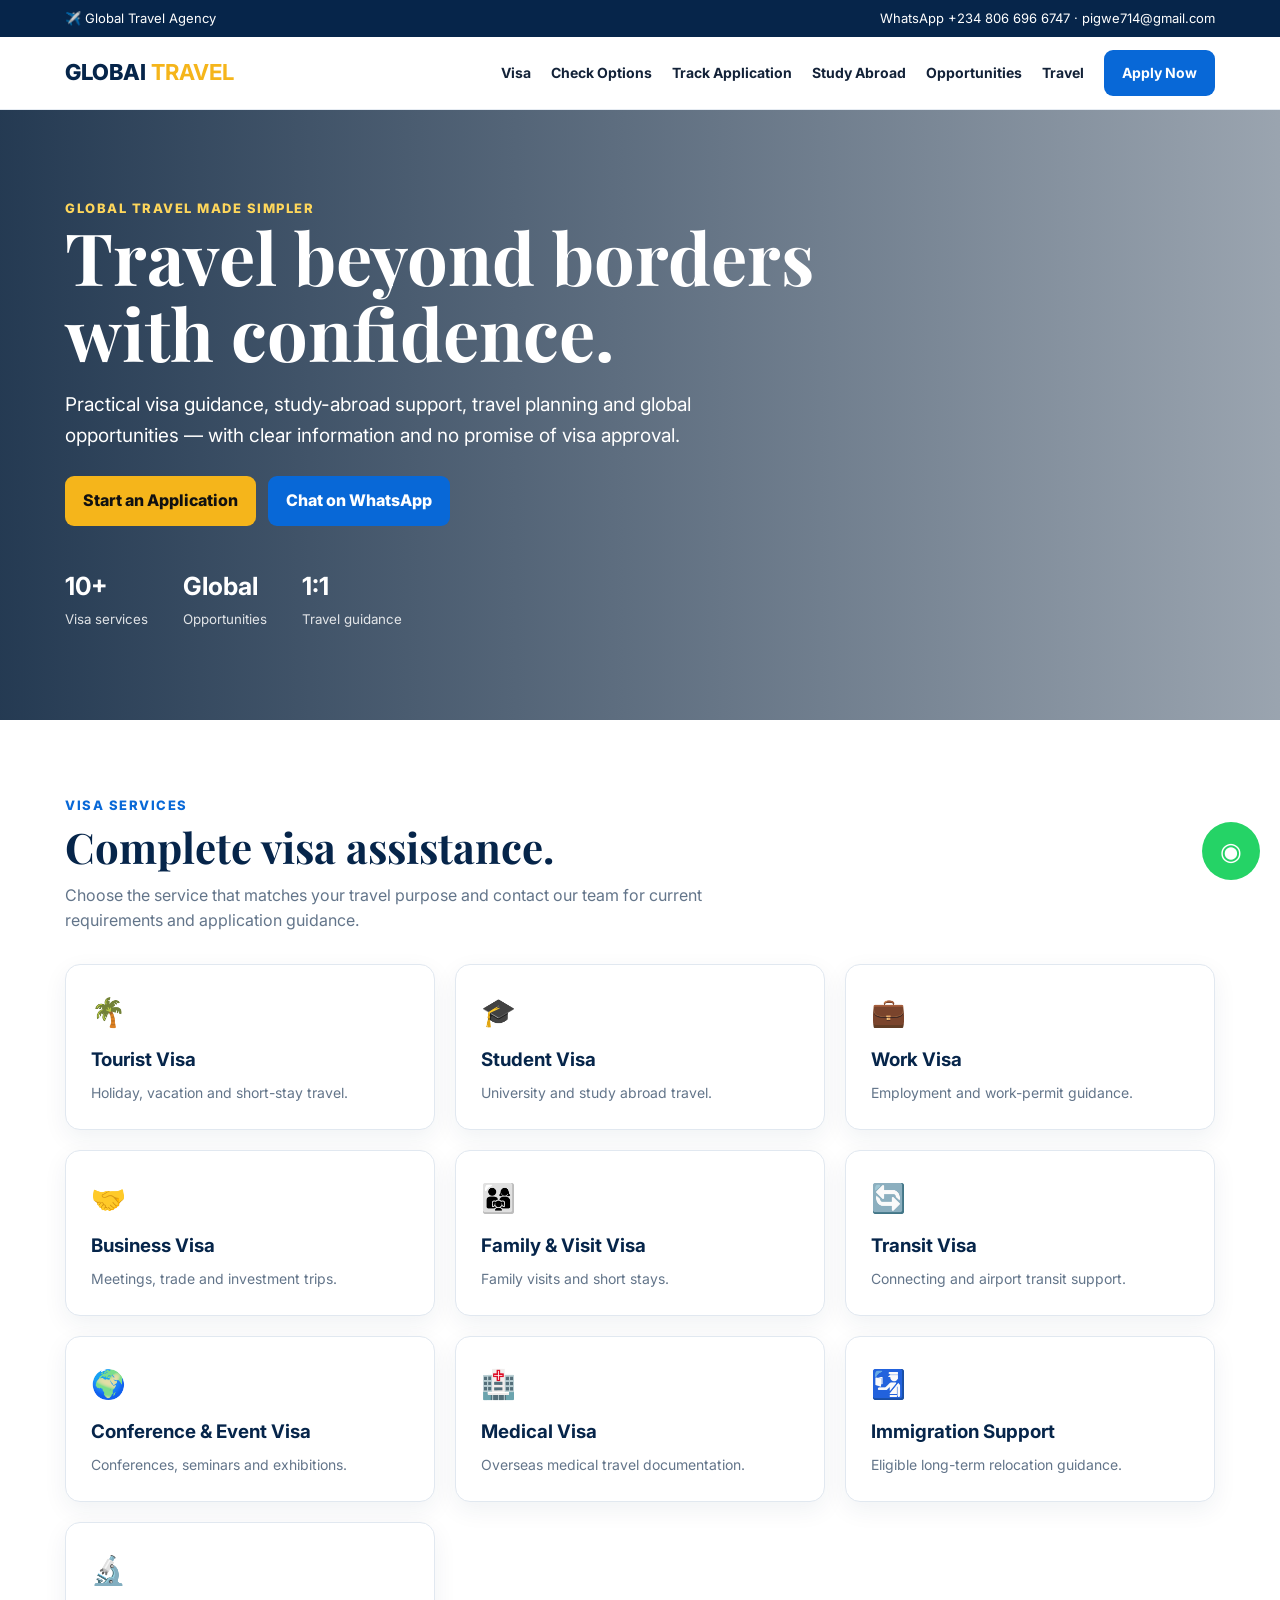
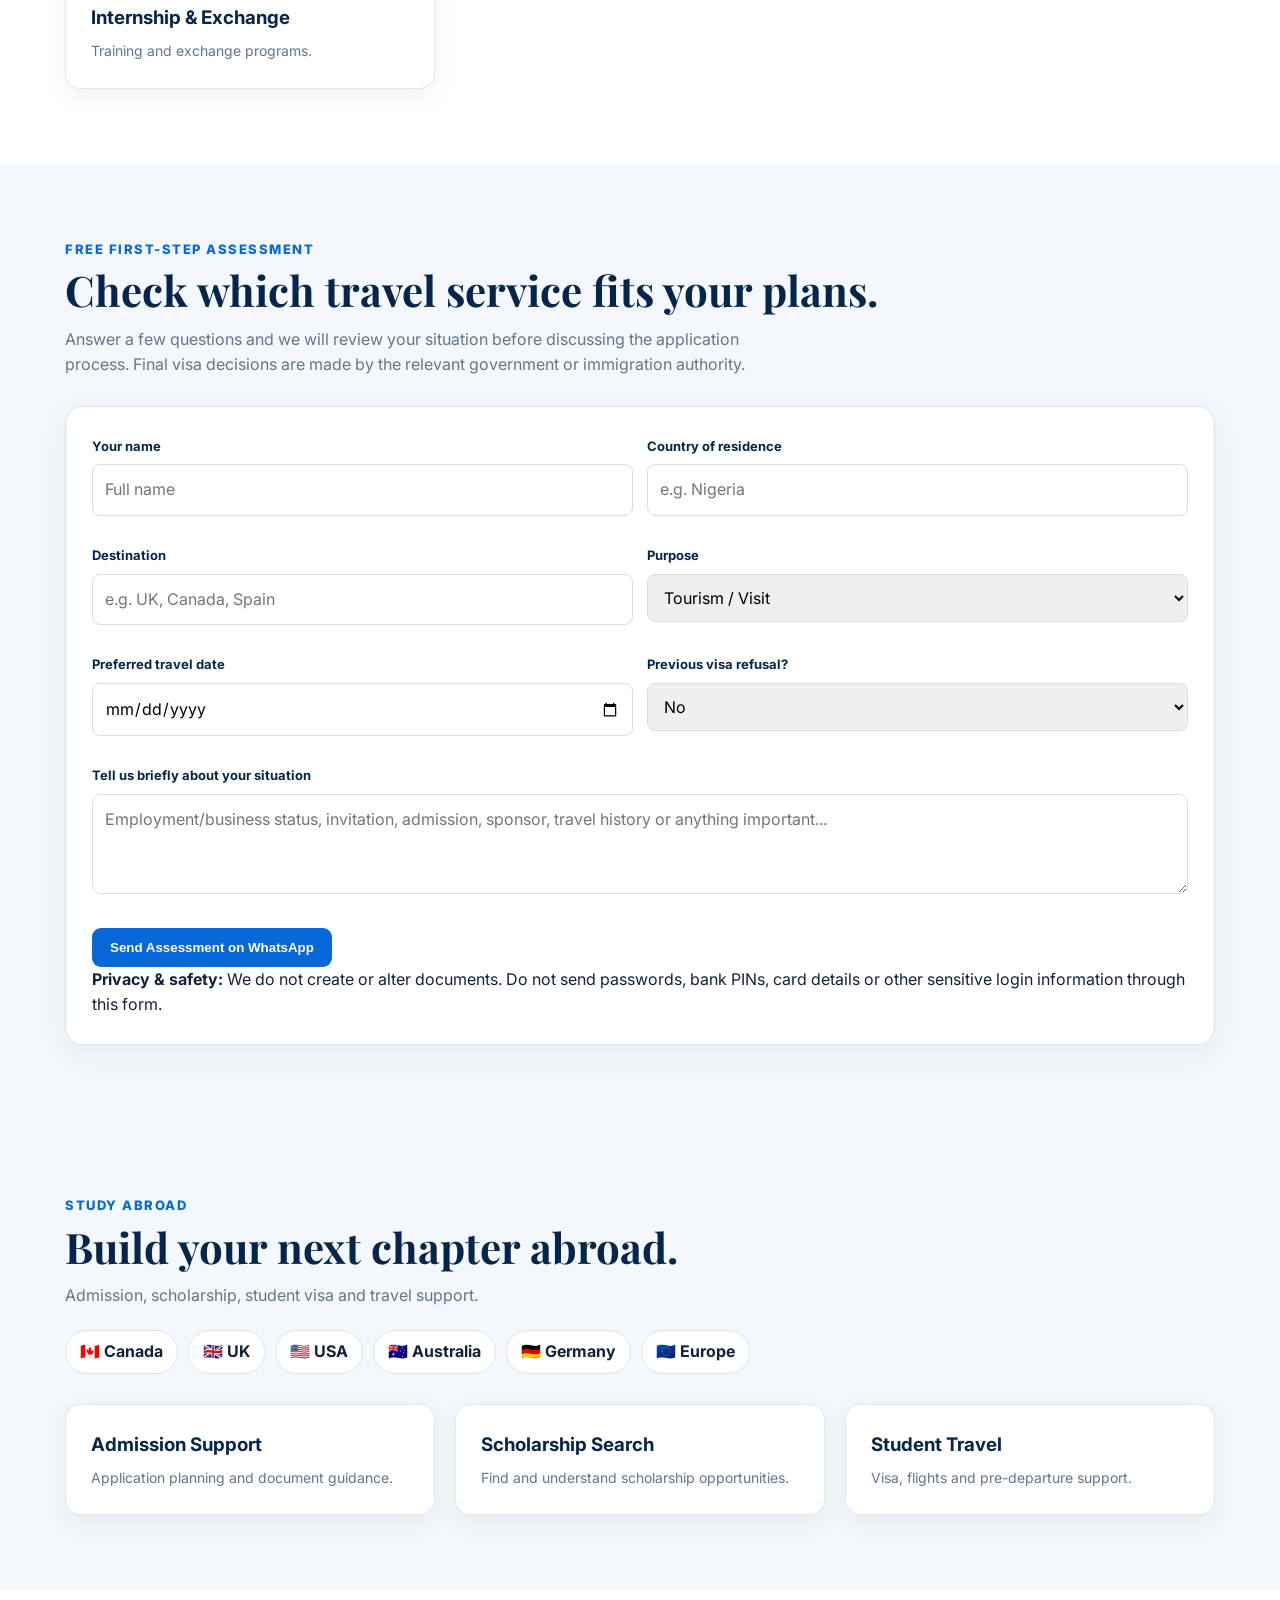
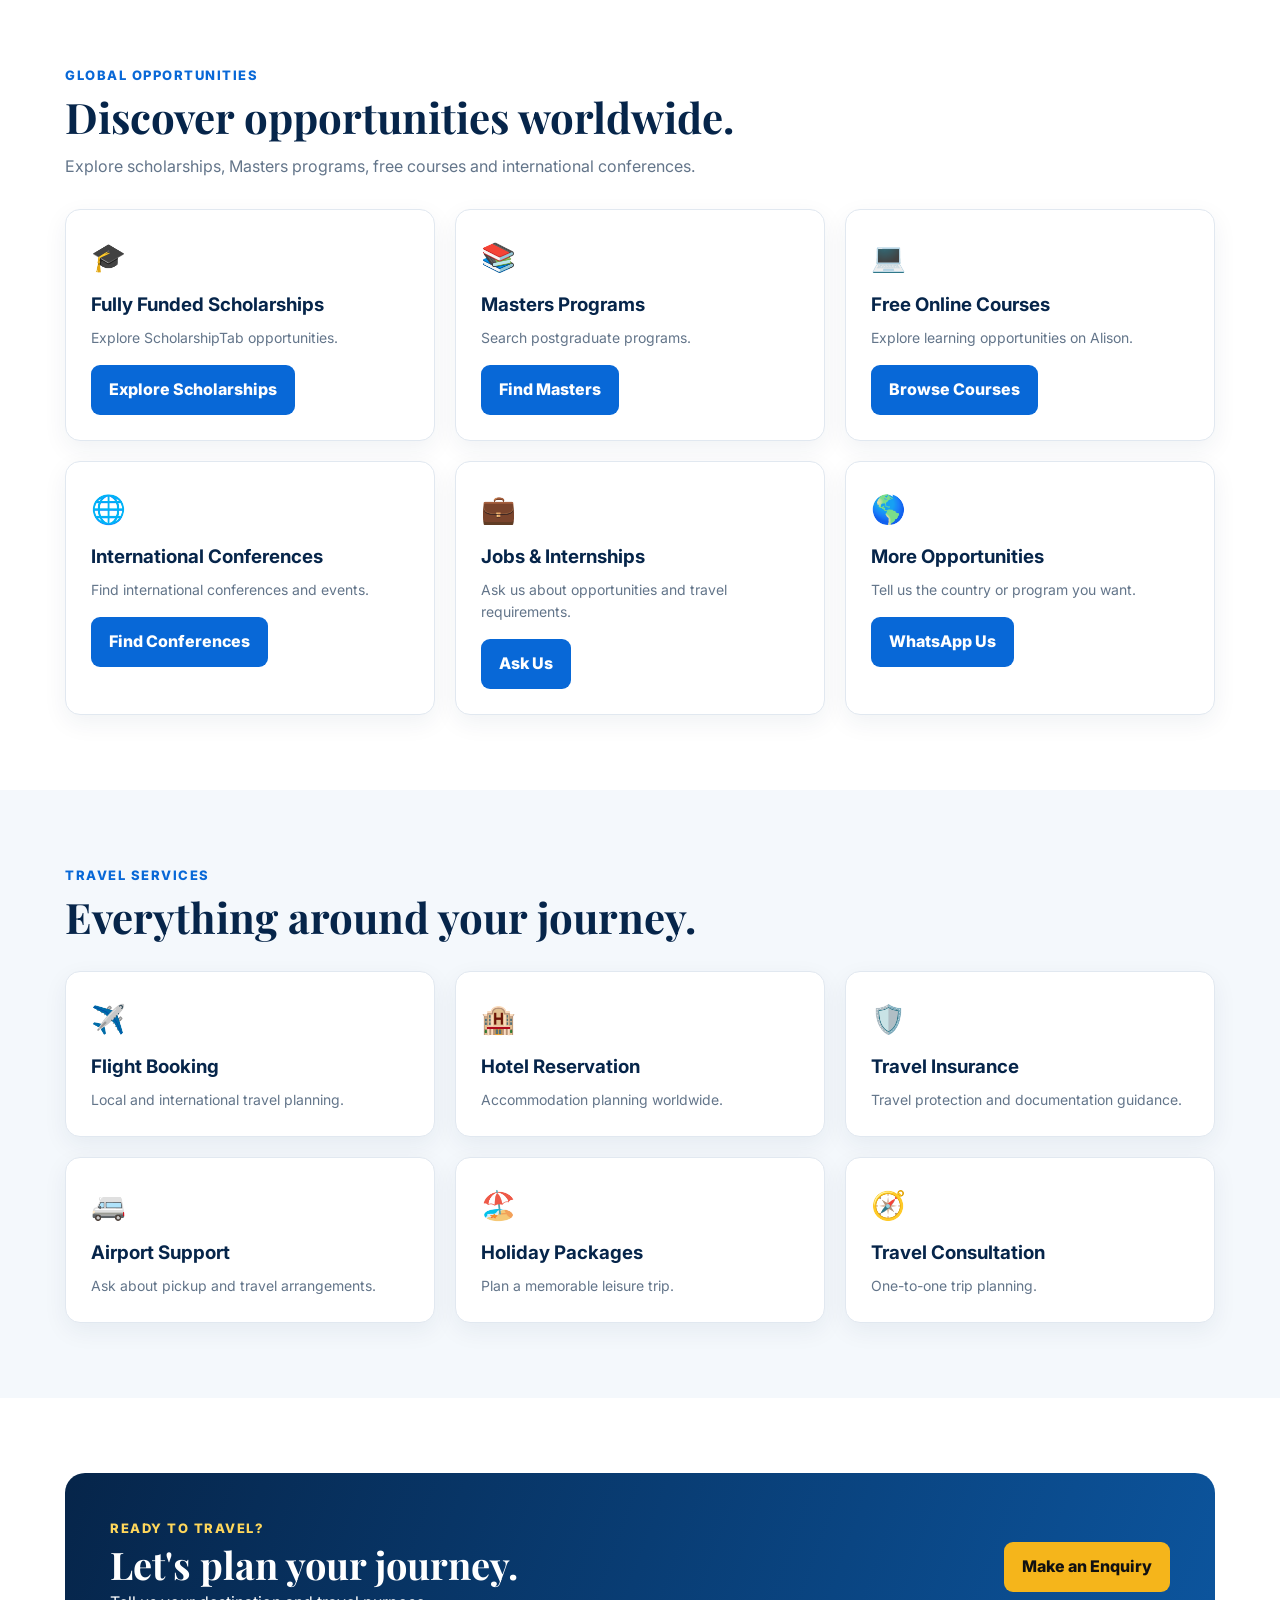
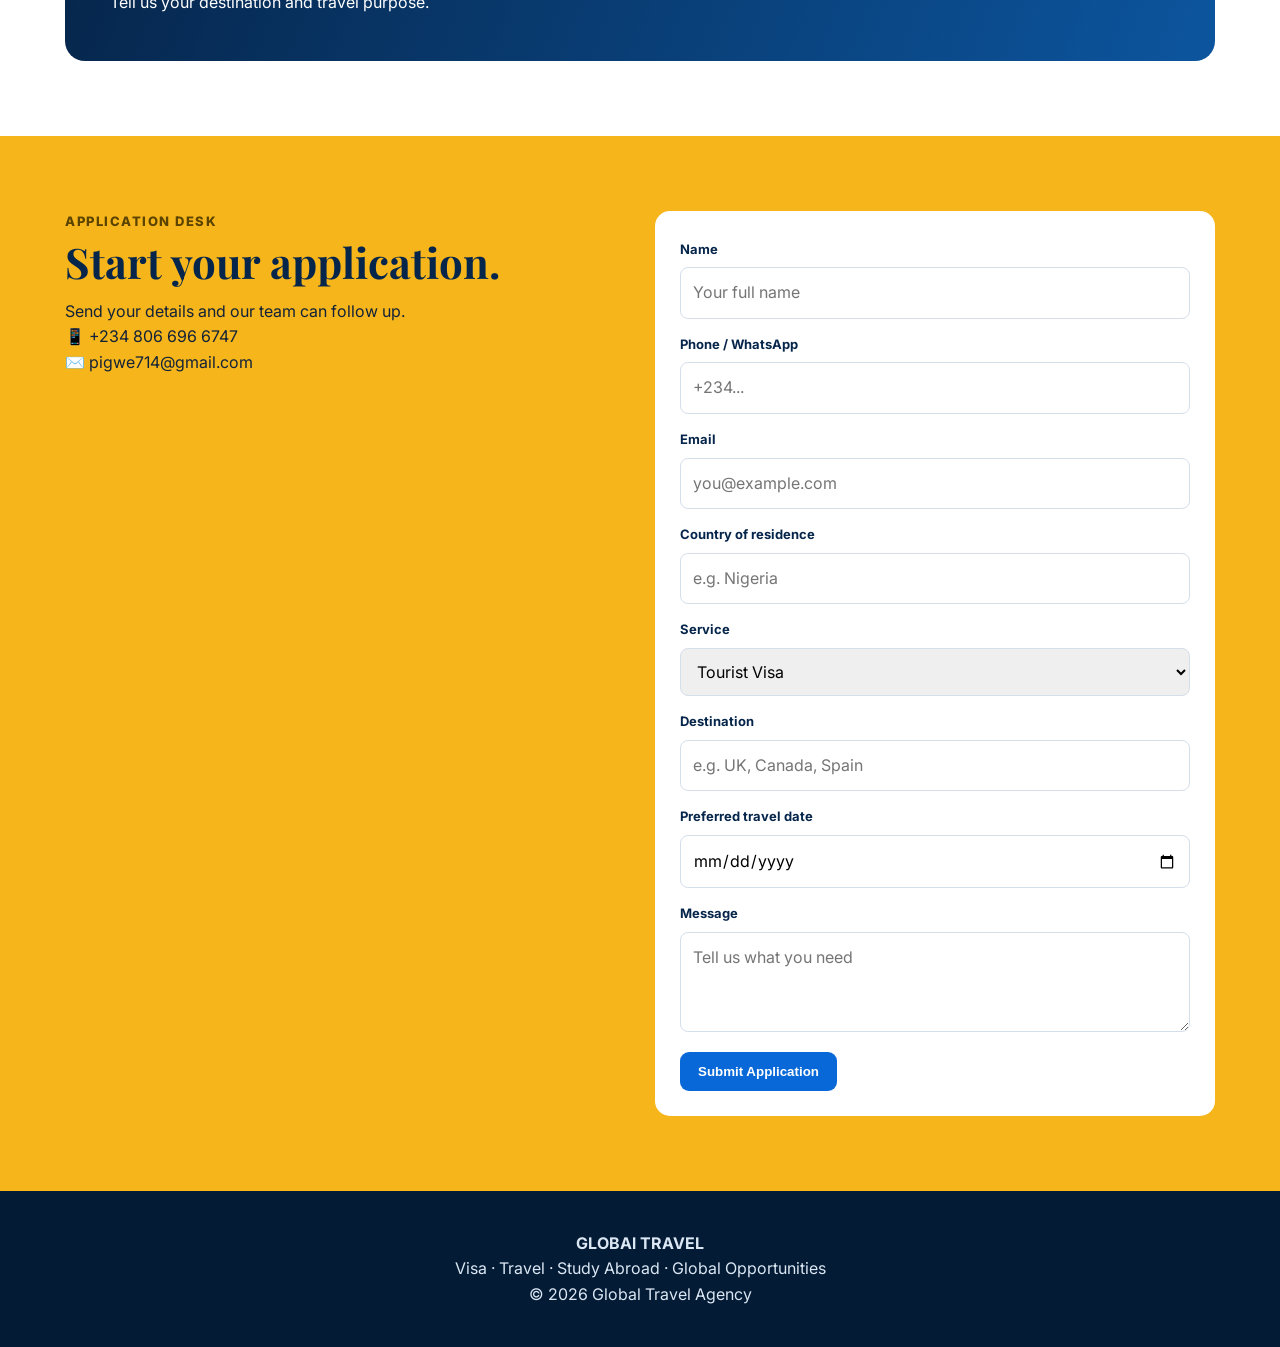
==== index.html @ 6952bd10 "Connect public application form to Supabase tracking" ====
<!doctype html><html lang="en"><head><meta charset="utf-8"><meta name="viewport" content="width=device-width,initial-scale=1"><title>Global Travel | Visa, Travel & Global Opportunities</title><meta name="description" content="Global Travel — visa assistance, travel, study abroad and global opportunities."><link rel="preconnect" href="https://fonts.googleapis.com"><link href="https://fonts.googleapis.com/css2?family=Inter:wght@400;600;700;800&family=Playfair+Display:wght@700&display=swap" rel="stylesheet"><style>:root{--n:#06254a;--b:#0868d7;--g:#f5b51b;--l:#f4f8fc;--m:#63758a}*{box-sizing:border-box;margin:0;padding:0}html{scroll-behavior:smooth}body{font-family:Inter,Arial;color:#132238;line-height:1.6}a{text-decoration:none;color:inherit}.wrap{width:min(1150px,92%);margin:auto}.top{background:var(--n);color:#fff;padding:8px;font-size:13px}.top .wrap{display:flex;justify-content:space-between;gap:10px;flex-wrap:wrap}nav{position:sticky;top:0;z-index:5;background:#fff;border-bottom:1px solid #e5ebf2}.nav{height:72px;display:flex;align-items:center;justify-content:space-between}.logo{font-size:22px;font-weight:800;color:var(--n)}.logo b{color:var(--g)}.links{display:flex;gap:20px;align-items:center}.links a{font-weight:700;font-size:14px}.menu{display:none;border:0;background:none;font-size:25px}.btn{display:inline-block;background:var(--b);color:#fff;padding:12px 18px;border-radius:9px;font-weight:800;border:0;cursor:pointer}.gold{background:var(--g);color:#111}.hero{min-height:610px;color:#fff;display:flex;align-items:center;background:linear-gradient(90deg,#031c38dd,#031c3866),url('https://images.unsplash.com/photo-1436491865332-7a61a109cc05?auto=format&fit=crop&w=1800&q=85') center/cover}.hero h1{font:700 clamp(44px,6vw,72px)/1.05 'Playfair Display';max-width:800px}.hero p{font-size:19px;max-width:700px;margin:20px 0 25px}.actions{display:flex;gap:12px;flex-wrap:wrap}.stats{display:flex;gap:35px;margin-top:40px}.stats strong{display:block;font-size:25px}.stats small{opacity:.85}section{padding:75px 0}.light{background:var(--l)}.ey{color:var(--b);font-size:13px;font-weight:800;text-transform:uppercase;letter-spacing:1.5px}.title{font:700 42px/1.15 'Playfair Display';color:var(--n);margin:7px 0 12px}.intro{color:var(--m);max-width:720px}.grid{display:grid;grid-template-columns:repeat(3,1fr);gap:20px;margin-top:30px}.card{padding:25px;background:#fff;border:1px solid #e1e8f0;border-radius:15px;box-shadow:0 8px 25px #092b5510}.card:hover{transform:translateY(-3px);box-shadow:0 15px 40px #092b5520}.ico{font-size:28px;margin-bottom:10px}.card h3{color:var(--n);margin-bottom:7px}.card p{color:var(--m);font-size:14px}.card .btn{margin-top:16px}.countries{display:flex;gap:10px;flex-wrap:wrap;margin-top:22px}.country{background:#fff;border:1px solid #dce5ef;padding:8px 14px;border-radius:30px;font-weight:700}.banner{background:linear-gradient(110deg,var(--n),#0c559e);color:#fff;border-radius:20px;padding:45px;display:flex;justify-content:space-between;align-items:center;gap:20px}.banner h2{font:700 38px 'Playfair Display'}.contact{background:var(--g)}.contactgrid{display:grid;grid-template-columns:1fr 1fr;gap:30px}.form{background:#fff;padding:25px;border-radius:15px}input,select,textarea{width:100%;padding:12px;border:1px solid #d5dfe9;border-radius:8px;margin:6px 0 12px;font:inherit}textarea{min-height:100px}footer{background:#031b35;color:#dbe7f3;padding:40px 0;text-align:center}.wa{position:fixed;right:20px;bottom:20px;width:58px;height:58px;border-radius:50%;background:#25d366;color:#fff;display:grid;place-items:center;font-size:25px;z-index:10}@media(max-width:800px){.links{display:none;position:absolute;top:72px;left:0;right:0;background:#fff;padding:20px;flex-direction:column;align-items:flex-start}.links.open{display:flex}.menu{display:block}.grid{grid-template-columns:1fr 1fr}.contactgrid{grid-template-columns:1fr}.banner{display:block}.banner .btn{margin-top:18px}}@media(max-width:550px){.grid{grid-template-columns:1fr}.title{font-size:34px}.hero{min-height:570px}.stats{gap:18px}.top .wrap{justify-content:center;text-align:center}}<style>.notice{margin-top:22px;background:#eef7ff;border:1px solid #cfe5fb;border-radius:14px;padding:16px;color:#173b5e;font-size:14px}.steps{counter-reset:step}.step{position:relative;padding-left:58px}.step:before{counter-increment:step;content:counter(step);position:absolute;left:0;top:0;width:38px;height:38px;border-radius:50%;display:grid;place-items:center;background:var(--b);color:#fff;font-weight:800}.assess{background:#fff;border:1px solid #dbe5ef;border-radius:18px;padding:26px;box-shadow:0 10px 30px #092b5510}.assessgrid{display:grid;grid-template-columns:repeat(2,1fr);gap:14px}.assessgrid .full{grid-column:1/-1}label{font-weight:700;font-size:13px;color:var(--n)}@media(max-width:650px){.assessgrid{grid-template-columns:1fr}.assessgrid .full{grid-column:auto}}</style></style></head><body><div class="top"><div class="wrap"><span>✈️ Global Travel Agency</span><span>WhatsApp +234 806 696 6747 · pigwe714@gmail.com</span></div></div><nav><div class="wrap nav"><a class="logo" href="#home">GLOBAl <b>TRAVEL</b></a><button class="menu" id="menu">☰</button><div class="links" id="links"><a href="#visa">Visa</a><a href="#assessment">Check Options</a><a href="tracking.html">Track Application</a><a href="#study">Study Abroad</a><a href="#opportunities">Opportunities</a><a href="#travel">Travel</a><a class="btn" href="#contact">Apply Now</a></div></div></nav><header class="hero" id="home"><div class="wrap"><div class="ey" style="color:#ffd75b">Global travel made simpler</div><h1>Travel beyond borders with confidence.</h1><p>Practical visa guidance, study-abroad support, travel planning and global opportunities — with clear information and no promise of visa approval.</p><div class="actions"><a class="btn gold" href="#contact">Start an Application</a><a class="btn" href="https://wa.me/2348066966747?text=Hello%20Global%20Travel%2C%20I%20want%20to%20make%20an%20application.">Chat on WhatsApp</a></div><div class="stats"><div><strong>10+</strong><small>Visa services</small></div><div><strong>Global</strong><small>Opportunities</small></div><div><strong>1:1</strong><small>Travel guidance</small></div></div></div></header><section id="visa"><div class="wrap"><div class="ey">Visa services</div><h2 class="title">Complete visa assistance.</h2><p class="intro">Choose the service that matches your travel purpose and contact our team for current requirements and application guidance.</p><div class="grid"><div class="card"><div class="ico">🌴</div><h3>Tourist Visa</h3><p>Holiday, vacation and short-stay travel.</p></div><div class="card"><div class="ico">🎓</div><h3>Student Visa</h3><p>University and study abroad travel.</p></div><div class="card"><div class="ico">💼</div><h3>Work Visa</h3><p>Employment and work-permit guidance.</p></div><div class="card"><div class="ico">🤝</div><h3>Business Visa</h3><p>Meetings, trade and investment trips.</p></div><div class="card"><div class="ico">👨‍👩‍👧</div><h3>Family & Visit Visa</h3><p>Family visits and short stays.</p></div><div class="card"><div class="ico">🔄</div><h3>Transit Visa</h3><p>Connecting and airport transit support.</p></div><div class="card"><div class="ico">🌍</div><h3>Conference & Event Visa</h3><p>Conferences, seminars and exhibitions.</p></div><div class="card"><div class="ico">🏥</div><h3>Medical Visa</h3><p>Overseas medical travel documentation.</p></div><div class="card"><div class="ico">🛂</div><h3>Immigration Support</h3><p>Eligible long-term relocation guidance.</p></div><div class="card"><div class="ico">🔬</div><h3>Internship & Exchange</h3><p>Training and exchange programs.</p></div></div></div></section><section id="assessment" class="light"><div class="wrap"><div class="ey">Free first-step assessment</div><h2 class="title">Check which travel service fits your plans.</h2><p class="intro">Answer a few questions and we will review your situation before discussing the application process. Final visa decisions are made by the relevant government or immigration authority.</p><div class="assess" style="margin-top:28px"><form id="assessmentForm" class="assessgrid"><div><label>Your name</label><input id="aName" required placeholder="Full name"></div><div><label>Country of residence</label><input id="aResidence" required placeholder="e.g. Nigeria"></div><div><label>Destination</label><input id="aDestination" required placeholder="e.g. UK, Canada, Spain"></div><div><label>Purpose</label><select id="aPurpose"><option>Tourism / Visit</option><option>Study</option><option>Work</option><option>Business</option><option>Conference / Event</option><option>Family Visit</option><option>Medical Travel</option><option>Transit</option><option>Other</option></select></div><div><label>Preferred travel date</label><input id="aDate" type="date"></div><div><label>Previous visa refusal?</label><select id="aRefusal"><option>No</option><option>Yes</option><option>Not sure</option></select></div><div class="full"><label>Tell us briefly about your situation</label><textarea id="aMessage" placeholder="Employment/business status, invitation, admission, sponsor, travel history or anything important..."></textarea></div><div class="full"><button class="btn" type="submit">Send Assessment on WhatsApp</button></div></form><div class="notice"><strong>Privacy & safety:</strong> We do not create or alter documents. Do not send passwords, bank PINs, card details or other sensitive login information through this form.</div></div></div></section><section class="light" id="study"><div class="wrap"><div class="ey">Study abroad</div><h2 class="title">Build your next chapter abroad.</h2><p class="intro">Admission, scholarship, student visa and travel support.</p><div class="countries"><span class="country">🇨🇦 Canada</span><span class="country">🇬🇧 UK</span><span class="country">🇺🇸 USA</span><span class="country">🇦🇺 Australia</span><span class="country">🇩🇪 Germany</span><span class="country">🇪🇺 Europe</span></div><div class="grid"><div class="card"><h3>Admission Support</h3><p>Application planning and document guidance.</p></div><div class="card"><h3>Scholarship Search</h3><p>Find and understand scholarship opportunities.</p></div><div class="card"><h3>Student Travel</h3><p>Visa, flights and pre-departure support.</p></div></div></div></section><section id="opportunities"><div class="wrap"><div class="ey">Global opportunities</div><h2 class="title">Discover opportunities worldwide.</h2><p class="intro">Explore scholarships, Masters programs, free courses and international conferences.</p><div class="grid"><div class="card"><div class="ico">🎓</div><h3>Fully Funded Scholarships</h3><p>Explore ScholarshipTab opportunities.</p><a class="btn" target="_blank" href="https://scholarshiptab.com">Explore Scholarships</a></div><div class="card"><div class="ico">📚</div><h3>Masters Programs</h3><p>Search postgraduate programs.</p><a class="btn" target="_blank" href="https://www.mastersportal.com">Find Masters</a></div><div class="card"><div class="ico">💻</div><h3>Free Online Courses</h3><p>Explore learning opportunities on Alison.</p><a class="btn" target="_blank" href="https://alison.com">Browse Courses</a></div><div class="card"><div class="ico">🌐</div><h3>International Conferences</h3><p>Find international conferences and events.</p><a class="btn" target="_blank" href="https://conferencealerts.co.in/international-conference">Find Conferences</a></div><div class="card"><div class="ico">💼</div><h3>Jobs & Internships</h3><p>Ask us about opportunities and travel requirements.</p><a class="btn" href="#contact">Ask Us</a></div><div class="card"><div class="ico">🌎</div><h3>More Opportunities</h3><p>Tell us the country or program you want.</p><a class="btn" href="https://wa.me/2348066966747">WhatsApp Us</a></div></div></div></section><section id="travel" class="light"><div class="wrap"><div class="ey">Travel services</div><h2 class="title">Everything around your journey.</h2><div class="grid"><div class="card"><div class="ico">✈️</div><h3>Flight Booking</h3><p>Local and international travel planning.</p></div><div class="card"><div class="ico">🏨</div><h3>Hotel Reservation</h3><p>Accommodation planning worldwide.</p></div><div class="card"><div class="ico">🛡️</div><h3>Travel Insurance</h3><p>Travel protection and documentation guidance.</p></div><div class="card"><div class="ico">🚐</div><h3>Airport Support</h3><p>Ask about pickup and travel arrangements.</p></div><div class="card"><div class="ico">🏖️</div><h3>Holiday Packages</h3><p>Plan a memorable leisure trip.</p></div><div class="card"><div class="ico">🧭</div><h3>Travel Consultation</h3><p>One-to-one trip planning.</p></div></div></div></section><section><div class="wrap"><div class="banner"><div><div class="ey" style="color:#ffd75b">Ready to travel?</div><h2>Let's plan your journey.</h2><p>Tell us your destination and travel purpose.</p></div><a class="btn gold" href="#contact">Make an Enquiry</a></div></div></section><section class="contact" id="contact"><div class="wrap contactgrid"><div><div class="ey" style="color:#5b4300">Application desk</div><h2 class="title">Start your application.</h2><p>Send your details and our team can follow up.</p><p>📱 <a href="https://wa.me/2348066966747">+234 806 696 6747</a></p><p>✉️ <a href="mailto:pigwe714@gmail.com">pigwe714@gmail.com</a></p></div><form class="form" id="apply"><label>Name</label><input id="name" required placeholder="Your full name"><label>Phone / WhatsApp</label><input id="phone" required placeholder="+234..."><label>Email</label><input id="cEmail" type="email" placeholder="you@example.com"><label>Country of residence</label><input id="cCountry" placeholder="e.g. Nigeria"><label>Service</label><select id="service"><option>Tourist Visa</option><option>Student Visa</option><option>Work Visa</option><option>Business Visa</option><option>Family & Visit Visa</option><option>Conference & Event Visa</option><option>Medical Visa</option><option>Study Abroad</option><option>Flight / Hotel</option><option>Other</option></select><label>Destination</label><input id="cDestination" placeholder="e.g. UK, Canada, Spain"><label>Preferred travel date</label><input id="cDate" type="date"><label>Message</label><textarea id="msg" placeholder="Tell us what you need"></textarea><button class="btn" type="submit">Submit Application</button><div id="applyResult" class="notice" style="display:none;margin-top:14px"></div></form></div></section><footer><div class="wrap"><b>GLOBAl TRAVEL</b><p>Visa · Travel · Study Abroad · Global Opportunities</p><p>© 2026 Global Travel Agency</p></div></footer><a class="wa" href="https://wa.me/2348066966747">◉</a><script>const m=document.getElementById('menu'),l=document.getElementById('links');m.onclick=()=>l.classList.toggle('open');document.getElementById('apply').onsubmit=async e=>{e.preventDefault();const out=document.getElementById('applyResult'),btn=e.target.querySelector('button[type="submit"]');out.style.display='block';out.className='notice';out.textContent='Submitting your application...';btn.disabled=true;try{const payload={p_full_name:document.getElementById('name').value.trim(),p_email:document.getElementById('cEmail').value.trim()||null,p_phone:document.getElementById('phone').value.trim(),p_country_of_residence:document.getElementById('cCountry').value.trim()||null,p_service_type:document.getElementById('service').value,p_destination:document.getElementById('cDestination').value.trim()||null,p_purpose:document.getElementById('service').value,p_travel_date:document.getElementById('cDate').value||null,p_client_message:document.getElementById('msg').value.trim()||null};const r=await fetch('https://eavamfsbasjvngeqsyua.supabase.co/rest/v1/rpc/gta_create_application',{method:'POST',headers:{apikey:'sb_publishable_E40QKzlb3dtIoawvmxPHfA_07t2XIxu',Authorization:'Bearer sb_publishable_E40QKzlb3dtIoawvmxPHfA_07t2XIxu','Content-Type':'application/json'},body:JSON.stringify(payload)});const d=await r.json();if(!r.ok)throw new Error(d.message||d.error||'Application could not be submitted');const ref=Array.isArray(d)?(d[0]&&d[0].reference_code):d.reference_code;out.className='notice ok';out.innerHTML='<strong>Application received.</strong><br>Your Global Travel reference is <b>'+ref+'</b>.<br>Please save this number to track your application. <a href="tracking.html" style="color:#0868d7;font-weight:800">Track application</a><br><br><a class="btn" href="https://wa.me/2348066966747?text='+encodeURIComponent('Hello Global Travel, I submitted application '+ref+' and would like to follow up.')+'">Continue on WhatsApp</a>';e.target.reset();}catch(err){out.textContent='We could not submit the application right now. Please use WhatsApp to contact Global Travel.';}finally{btn.disabled=false;}};document.getElementById('assessmentForm').onsubmit=e=>{e.preventDefault();let t=`Hello Global Travel, I want a visa/travel assessment.\nName: ${document.getElementById('aName').value}\nResidence: ${document.getElementById('aResidence').value}\nDestination: ${document.getElementById('aDestination').value}\nPurpose: ${document.getElementById('aPurpose').value}\nTravel date: ${document.getElementById('aDate').value||'Not decided'}\nPrevious refusal: ${document.getElementById('aRefusal').value}\nSituation: ${document.getElementById('aMessage').value}`;location.href='https://wa.me/2348066966747?text='+encodeURIComponent(t)}</script></body></html>
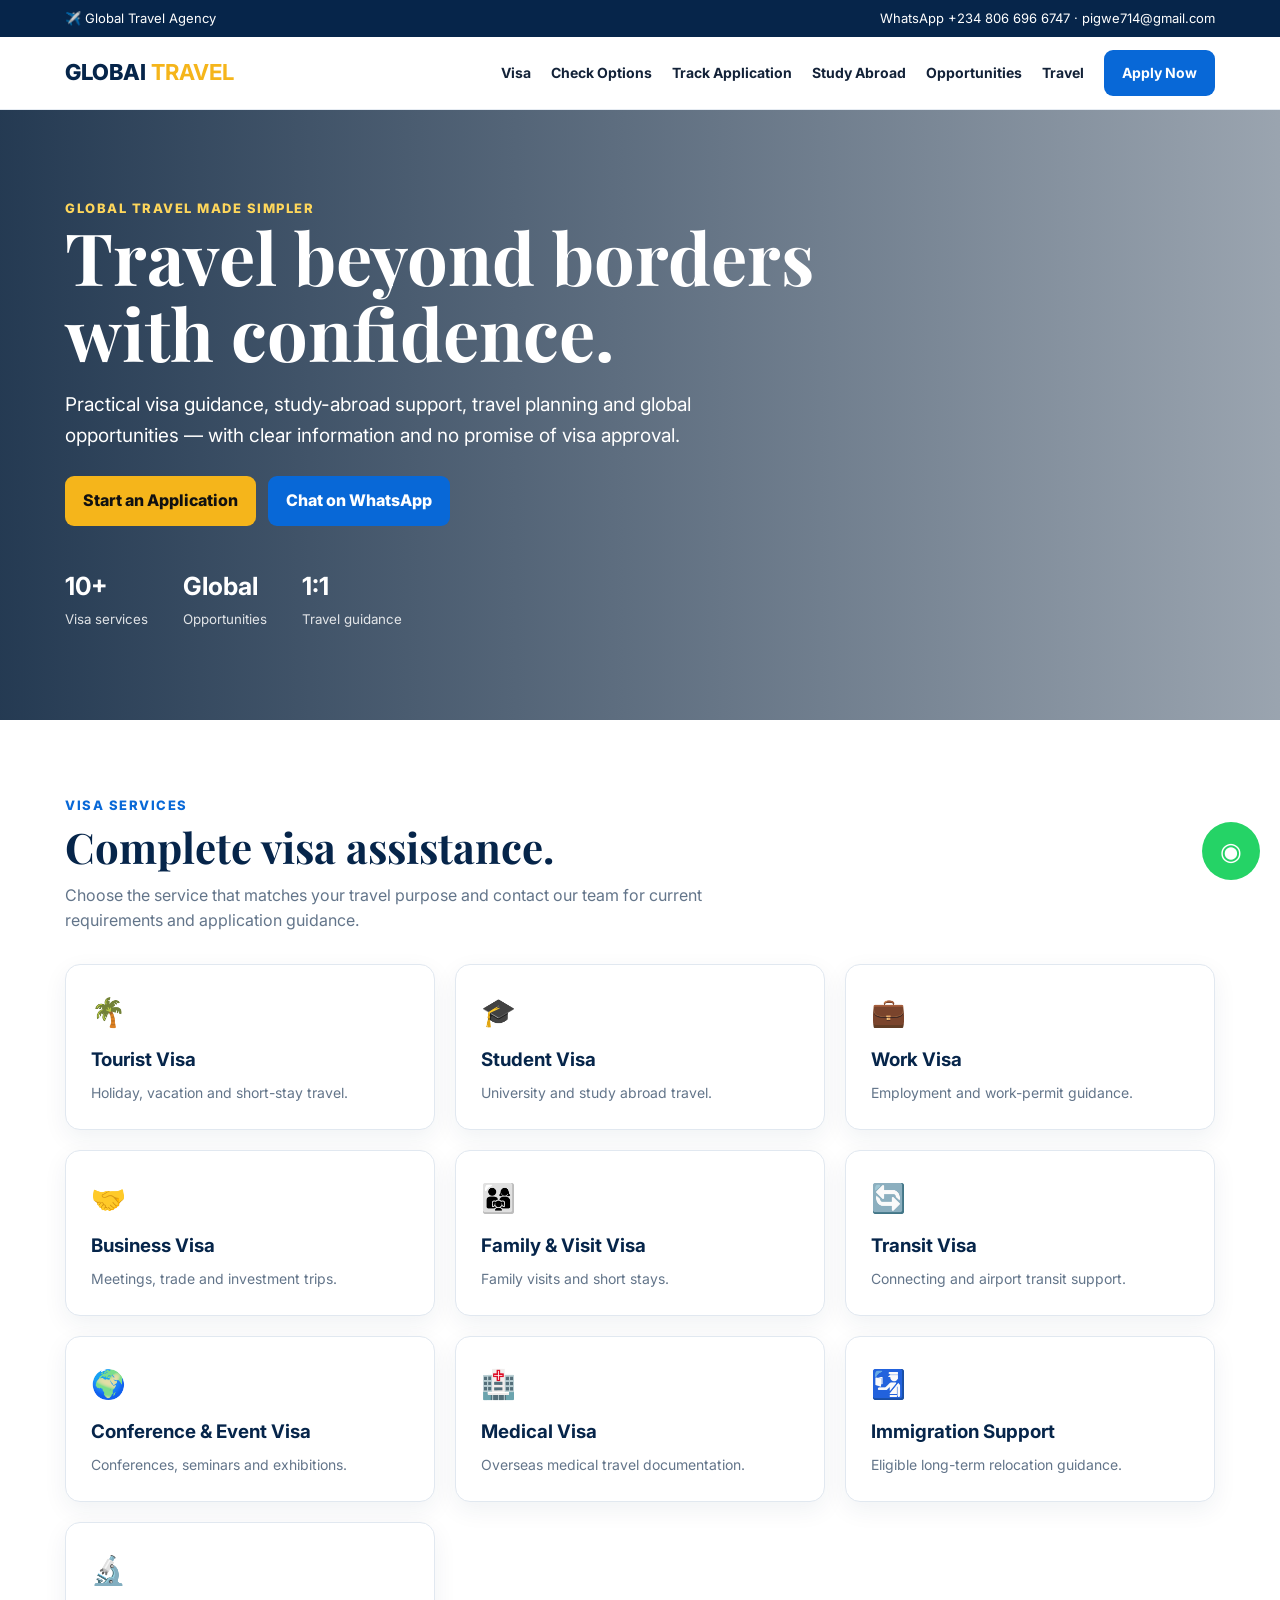
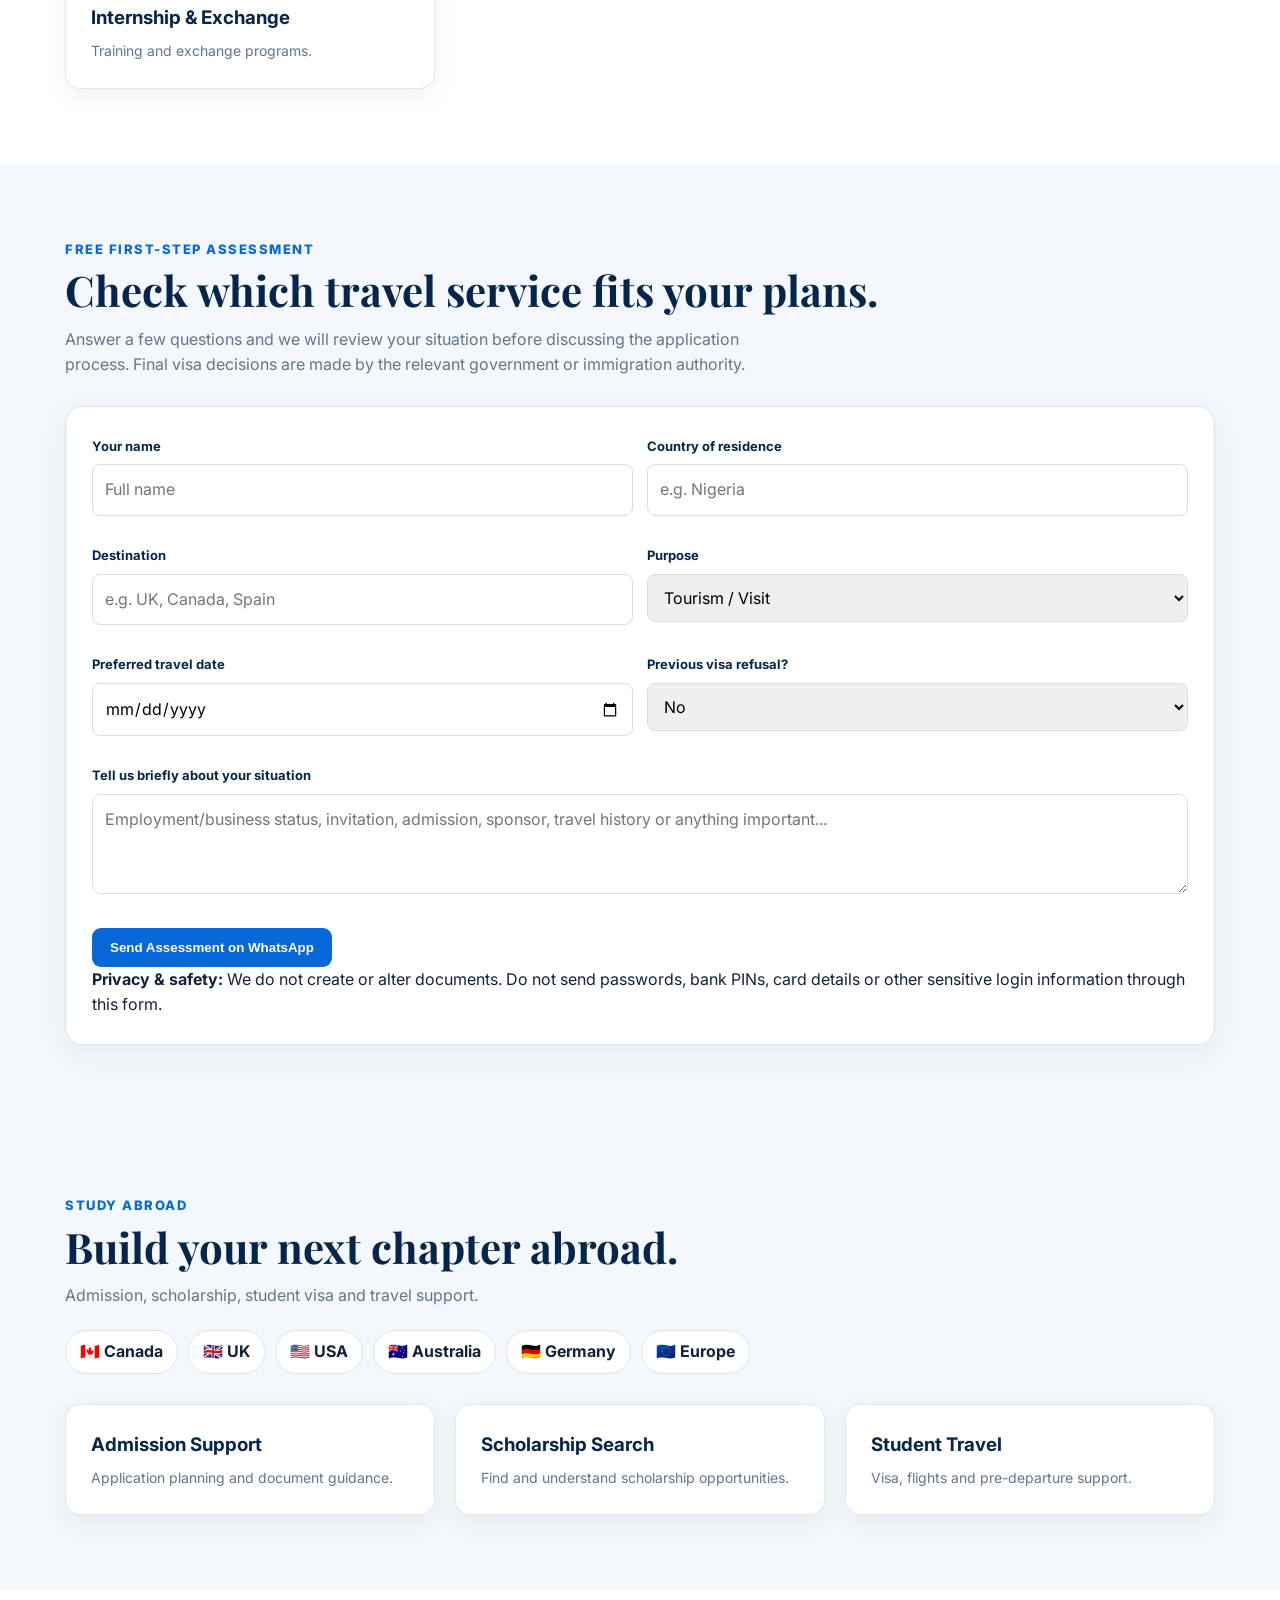
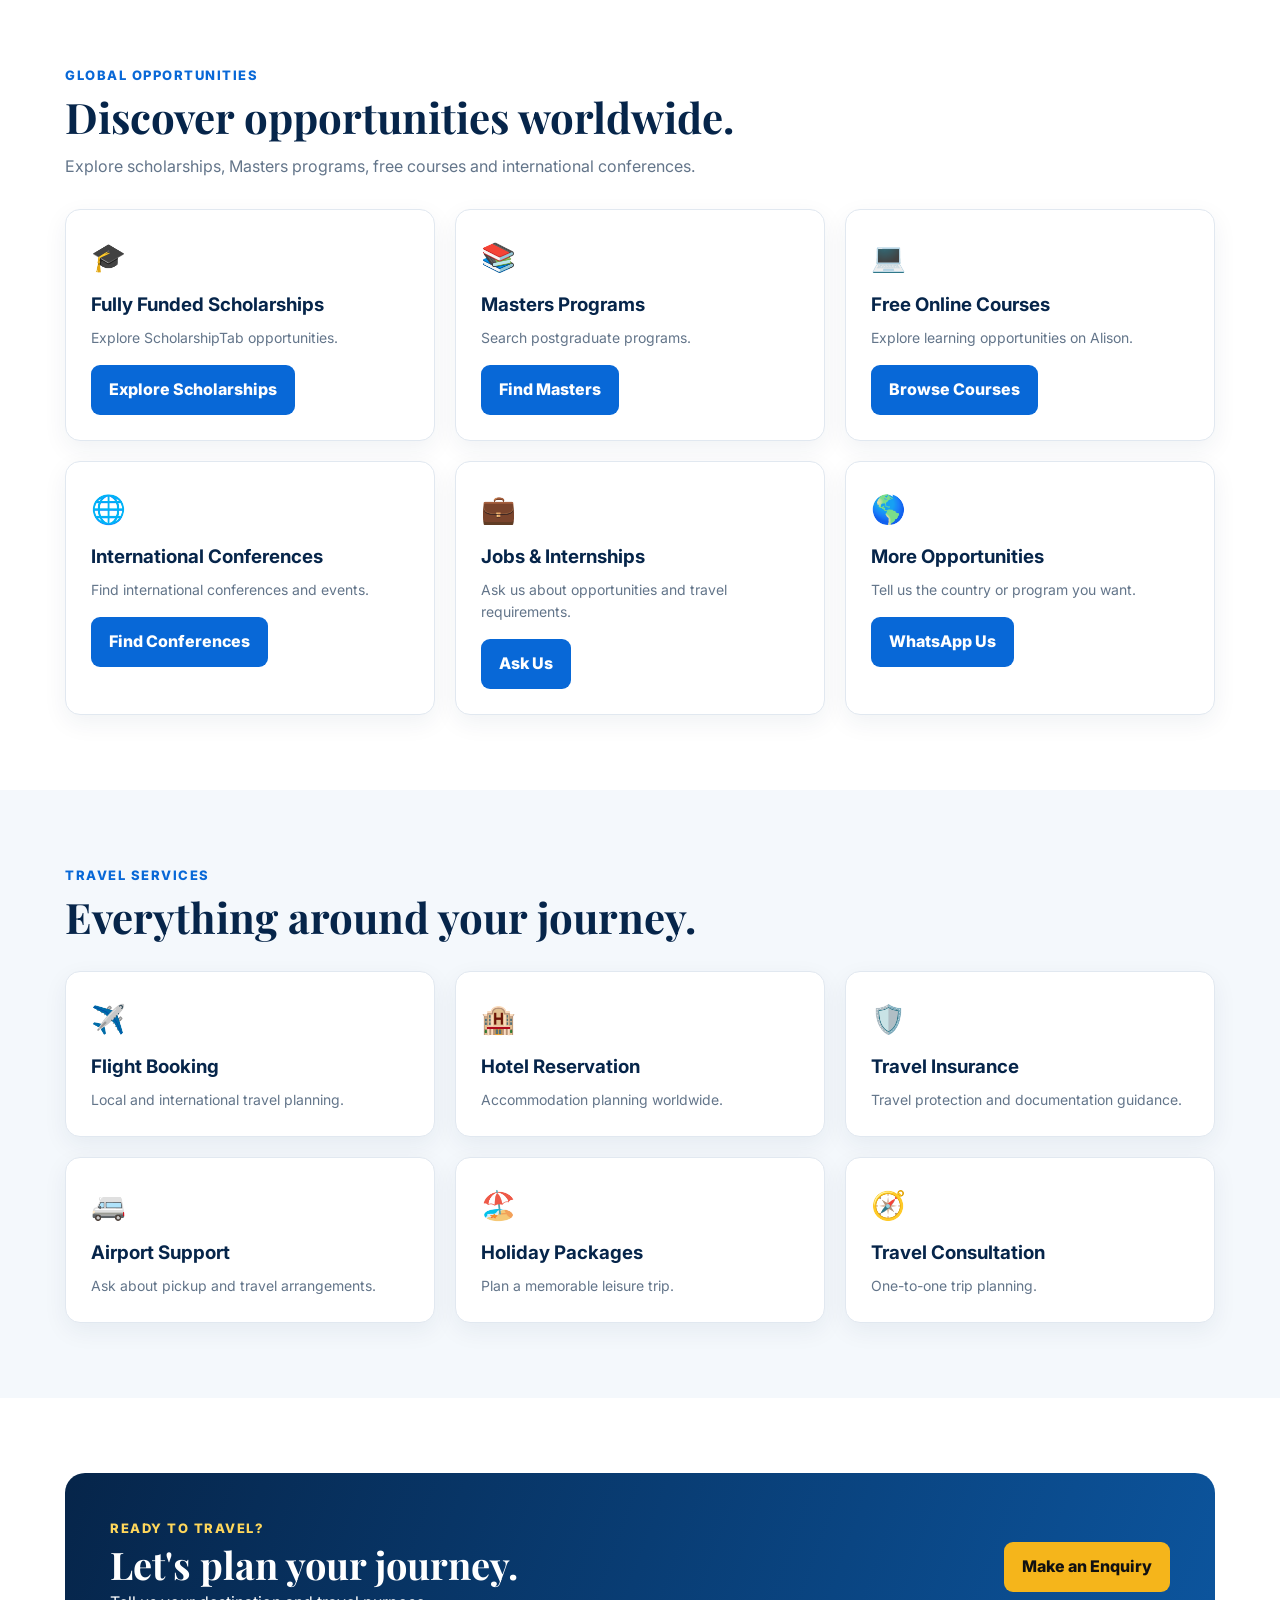
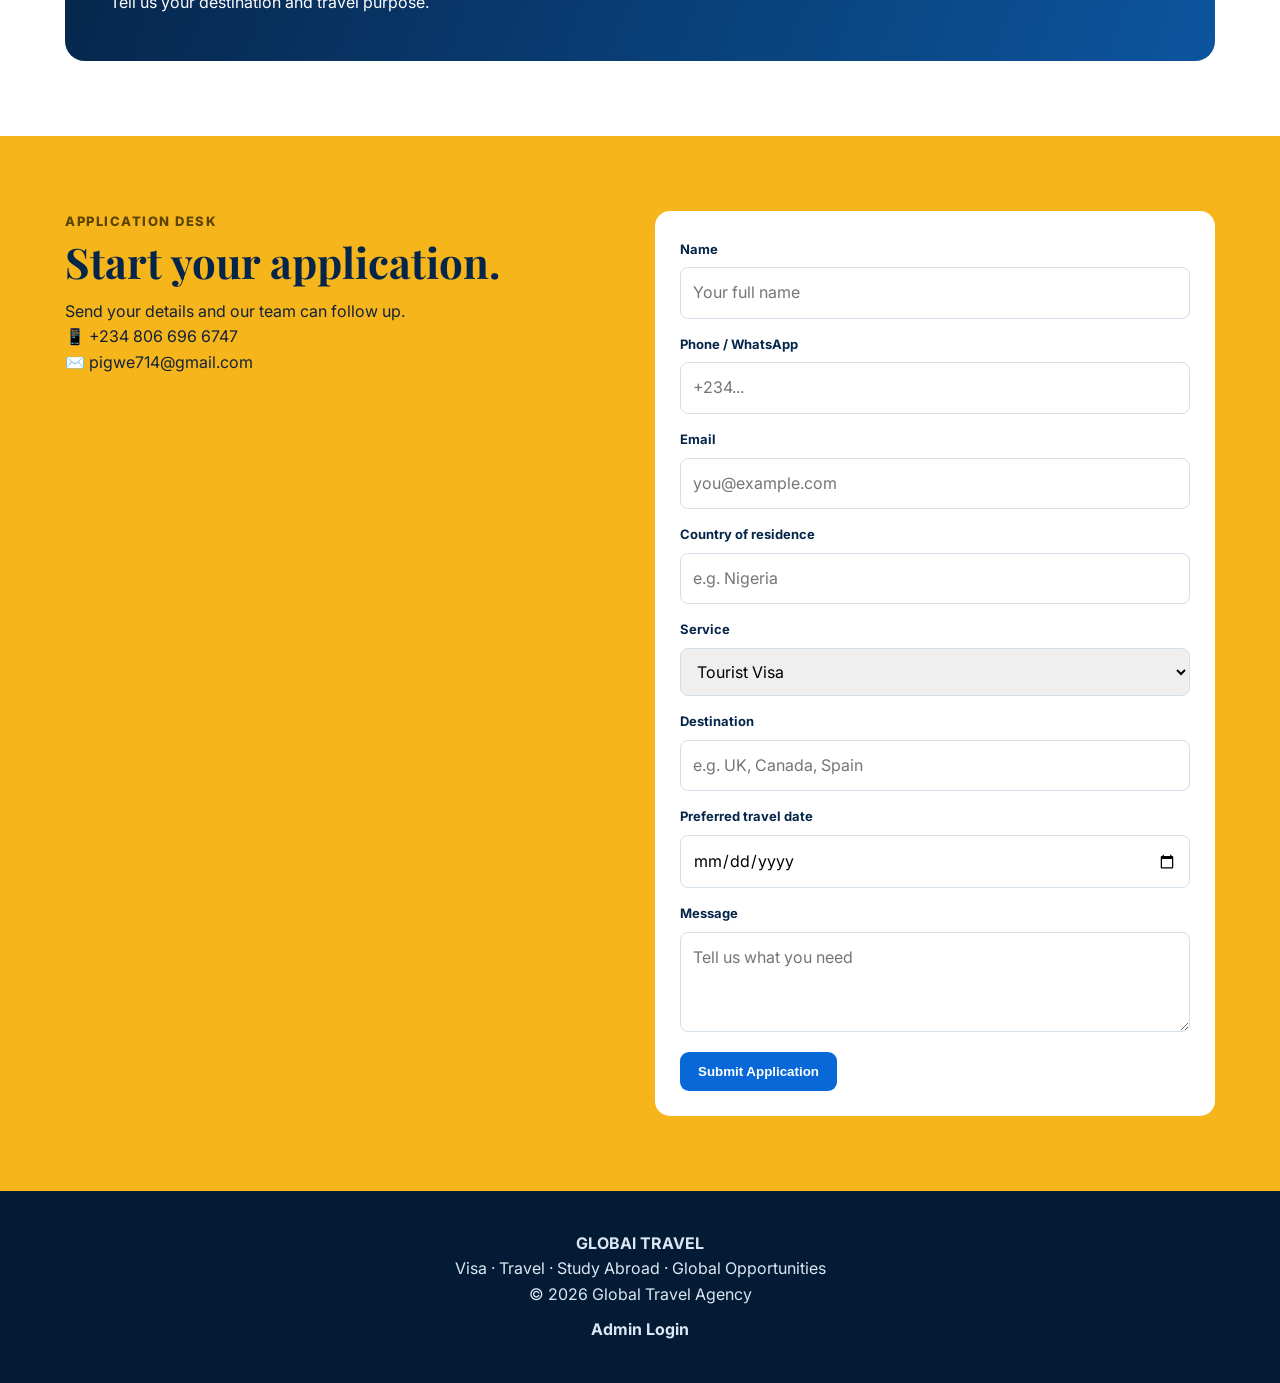
==== commit 324b0295: "Add secure admin login link to footer" ====
--- a/index.html
+++ b/index.html
@@ -1 +1 @@
-<!doctype html><html lang="en"><head><meta charset="utf-8"><meta name="viewport" content="width=device-width,initial-scale=1"><title>Global Travel | Visa, Travel & Global Opportunities</title><meta name="description" content="Global Travel — visa assistance, travel, study abroad and global opportunities."><link rel="preconnect" href="https://fonts.googleapis.com"><link href="https://fonts.googleapis.com/css2?family=Inter:wght@400;600;700;800&family=Playfair+Display:wght@700&display=swap" rel="stylesheet"><style>:root{--n:#06254a;--b:#0868d7;--g:#f5b51b;--l:#f4f8fc;--m:#63758a}*{box-sizing:border-box;margin:0;padding:0}html{scroll-behavior:smooth}body{font-family:Inter,Arial;color:#132238;line-height:1.6}a{text-decoration:none;color:inherit}.wrap{width:min(1150px,92%);margin:auto}.top{background:var(--n);color:#fff;padding:8px;font-size:13px}.top .wrap{display:flex;justify-content:space-between;gap:10px;flex-wrap:wrap}nav{position:sticky;top:0;z-index:5;background:#fff;border-bottom:1px solid #e5ebf2}.nav{height:72px;display:flex;align-items:center;justify-content:space-between}.logo{font-size:22px;font-weight:800;color:var(--n)}.logo b{color:var(--g)}.links{display:flex;gap:20px;align-items:center}.links a{font-weight:700;font-size:14px}.menu{display:none;border:0;background:none;font-size:25px}.btn{display:inline-block;background:var(--b);color:#fff;padding:12px 18px;border-radius:9px;font-weight:800;border:0;cursor:pointer}.gold{background:var(--g);color:#111}.hero{min-height:610px;color:#fff;display:flex;align-items:center;background:linear-gradient(90deg,#031c38dd,#031c3866),url('https://images.unsplash.com/photo-1436491865332-7a61a109cc05?auto=format&fit=crop&w=1800&q=85') center/cover}.hero h1{font:700 clamp(44px,6vw,72px)/1.05 'Playfair Display';max-width:800px}.hero p{font-size:19px;max-width:700px;margin:20px 0 25px}.actions{display:flex;gap:12px;flex-wrap:wrap}.stats{display:flex;gap:35px;margin-top:40px}.stats strong{display:block;font-size:25px}.stats small{opacity:.85}section{padding:75px 0}.light{background:var(--l)}.ey{color:var(--b);font-size:13px;font-weight:800;text-transform:uppercase;letter-spacing:1.5px}.title{font:700 42px/1.15 'Playfair Display';color:var(--n);margin:7px 0 12px}.intro{color:var(--m);max-width:720px}.grid{display:grid;grid-template-columns:repeat(3,1fr);gap:20px;margin-top:30px}.card{padding:25px;background:#fff;border:1px solid #e1e8f0;border-radius:15px;box-shadow:0 8px 25px #092b5510}.card:hover{transform:translateY(-3px);box-shadow:0 15px 40px #092b5520}.ico{font-size:28px;margin-bottom:10px}.card h3{color:var(--n);margin-bottom:7px}.card p{color:var(--m);font-size:14px}.card .btn{margin-top:16px}.countries{display:flex;gap:10px;flex-wrap:wrap;margin-top:22px}.country{background:#fff;border:1px solid #dce5ef;padding:8px 14px;border-radius:30px;font-weight:700}.banner{background:linear-gradient(110deg,var(--n),#0c559e);color:#fff;border-radius:20px;padding:45px;display:flex;justify-content:space-between;align-items:center;gap:20px}.banner h2{font:700 38px 'Playfair Display'}.contact{background:var(--g)}.contactgrid{display:grid;grid-template-columns:1fr 1fr;gap:30px}.form{background:#fff;padding:25px;border-radius:15px}input,select,textarea{width:100%;padding:12px;border:1px solid #d5dfe9;border-radius:8px;margin:6px 0 12px;font:inherit}textarea{min-height:100px}footer{background:#031b35;color:#dbe7f3;padding:40px 0;text-align:center}.wa{position:fixed;right:20px;bottom:20px;width:58px;height:58px;border-radius:50%;background:#25d366;color:#fff;display:grid;place-items:center;font-size:25px;z-index:10}@media(max-width:800px){.links{display:none;position:absolute;top:72px;left:0;right:0;background:#fff;padding:20px;flex-direction:column;align-items:flex-start}.links.open{display:flex}.menu{display:block}.grid{grid-template-columns:1fr 1fr}.contactgrid{grid-template-columns:1fr}.banner{display:block}.banner .btn{margin-top:18px}}@media(max-width:550px){.grid{grid-template-columns:1fr}.title{font-size:34px}.hero{min-height:570px}.stats{gap:18px}.top .wrap{justify-content:center;text-align:center}}<style>.notice{margin-top:22px;background:#eef7ff;border:1px solid #cfe5fb;border-radius:14px;padding:16px;color:#173b5e;font-size:14px}.steps{counter-reset:step}.step{position:relative;padding-left:58px}.step:before{counter-increment:step;content:counter(step);position:absolute;left:0;top:0;width:38px;height:38px;border-radius:50%;display:grid;place-items:center;background:var(--b);color:#fff;font-weight:800}.assess{background:#fff;border:1px solid #dbe5ef;border-radius:18px;padding:26px;box-shadow:0 10px 30px #092b5510}.assessgrid{display:grid;grid-template-columns:repeat(2,1fr);gap:14px}.assessgrid .full{grid-column:1/-1}label{font-weight:700;font-size:13px;color:var(--n)}@media(max-width:650px){.assessgrid{grid-template-columns:1fr}.assessgrid .full{grid-column:auto}}</style></style></head><body><div class="top"><div class="wrap"><span>✈️ Global Travel Agency</span><span>WhatsApp +234 806 696 6747 · pigwe714@gmail.com</span></div></div><nav><div class="wrap nav"><a class="logo" href="#home">GLOBAl <b>TRAVEL</b></a><button class="menu" id="menu">☰</button><div class="links" id="links"><a href="#visa">Visa</a><a href="#assessment">Check Options</a><a href="tracking.html">Track Application</a><a href="#study">Study Abroad</a><a href="#opportunities">Opportunities</a><a href="#travel">Travel</a><a class="btn" href="#contact">Apply Now</a></div></div></nav><header class="hero" id="home"><div class="wrap"><div class="ey" style="color:#ffd75b">Global travel made simpler</div><h1>Travel beyond borders with confidence.</h1><p>Practical visa guidance, study-abroad support, travel planning and global opportunities — with clear information and no promise of visa approval.</p><div class="actions"><a class="btn gold" href="#contact">Start an Application</a><a class="btn" href="https://wa.me/2348066966747?text=Hello%20Global%20Travel%2C%20I%20want%20to%20make%20an%20application.">Chat on WhatsApp</a></div><div class="stats"><div><strong>10+</strong><small>Visa services</small></div><div><strong>Global</strong><small>Opportunities</small></div><div><strong>1:1</strong><small>Travel guidance</small></div></div></div></header><section id="visa"><div class="wrap"><div class="ey">Visa services</div><h2 class="title">Complete visa assistance.</h2><p class="intro">Choose the service that matches your travel purpose and contact our team for current requirements and application guidance.</p><div class="grid"><div class="card"><div class="ico">🌴</div><h3>Tourist Visa</h3><p>Holiday, vacation and short-stay travel.</p></div><div class="card"><div class="ico">🎓</div><h3>Student Visa</h3><p>University and study abroad travel.</p></div><div class="card"><div class="ico">💼</div><h3>Work Visa</h3><p>Employment and work-permit guidance.</p></div><div class="card"><div class="ico">🤝</div><h3>Business Visa</h3><p>Meetings, trade and investment trips.</p></div><div class="card"><div class="ico">👨‍👩‍👧</div><h3>Family & Visit Visa</h3><p>Family visits and short stays.</p></div><div class="card"><div class="ico">🔄</div><h3>Transit Visa</h3><p>Connecting and airport transit support.</p></div><div class="card"><div class="ico">🌍</div><h3>Conference & Event Visa</h3><p>Conferences, seminars and exhibitions.</p></div><div class="card"><div class="ico">🏥</div><h3>Medical Visa</h3><p>Overseas medical travel documentation.</p></div><div class="card"><div class="ico">🛂</div><h3>Immigration Support</h3><p>Eligible long-term relocation guidance.</p></div><div class="card"><div class="ico">🔬</div><h3>Internship & Exchange</h3><p>Training and exchange programs.</p></div></div></div></section><section id="assessment" class="light"><div class="wrap"><div class="ey">Free first-step assessment</div><h2 class="title">Check which travel service fits your plans.</h2><p class="intro">Answer a few questions and we will review your situation before discussing the application process. Final visa decisions are made by the relevant government or immigration authority.</p><div class="assess" style="margin-top:28px"><form id="assessmentForm" class="assessgrid"><div><label>Your name</label><input id="aName" required placeholder="Full name"></div><div><label>Country of residence</label><input id="aResidence" required placeholder="e.g. Nigeria"></div><div><label>Destination</label><input id="aDestination" required placeholder="e.g. UK, Canada, Spain"></div><div><label>Purpose</label><select id="aPurpose"><option>Tourism / Visit</option><option>Study</option><option>Work</option><option>Business</option><option>Conference / Event</option><option>Family Visit</option><option>Medical Travel</option><option>Transit</option><option>Other</option></select></div><div><label>Preferred travel date</label><input id="aDate" type="date"></div><div><label>Previous visa refusal?</label><select id="aRefusal"><option>No</option><option>Yes</option><option>Not sure</option></select></div><div class="full"><label>Tell us briefly about your situation</label><textarea id="aMessage" placeholder="Employment/business status, invitation, admission, sponsor, travel history or anything important..."></textarea></div><div class="full"><button class="btn" type="submit">Send Assessment on WhatsApp</button></div></form><div class="notice"><strong>Privacy & safety:</strong> We do not create or alter documents. Do not send passwords, bank PINs, card details or other sensitive login information through this form.</div></div></div></section><section class="light" id="study"><div class="wrap"><div class="ey">Study abroad</div><h2 class="title">Build your next chapter abroad.</h2><p class="intro">Admission, scholarship, student visa and travel support.</p><div class="countries"><span class="country">🇨🇦 Canada</span><span class="country">🇬🇧 UK</span><span class="country">🇺🇸 USA</span><span class="country">🇦🇺 Australia</span><span class="country">🇩🇪 Germany</span><span class="country">🇪🇺 Europe</span></div><div class="grid"><div class="card"><h3>Admission Support</h3><p>Application planning and document guidance.</p></div><div class="card"><h3>Scholarship Search</h3><p>Find and understand scholarship opportunities.</p></div><div class="card"><h3>Student Travel</h3><p>Visa, flights and pre-departure support.</p></div></div></div></section><section id="opportunities"><div class="wrap"><div class="ey">Global opportunities</div><h2 class="title">Discover opportunities worldwide.</h2><p class="intro">Explore scholarships, Masters programs, free courses and international conferences.</p><div class="grid"><div class="card"><div class="ico">🎓</div><h3>Fully Funded Scholarships</h3><p>Explore ScholarshipTab opportunities.</p><a class="btn" target="_blank" href="https://scholarshiptab.com">Explore Scholarships</a></div><div class="card"><div class="ico">📚</div><h3>Masters Programs</h3><p>Search postgraduate programs.</p><a class="btn" target="_blank" href="https://www.mastersportal.com">Find Masters</a></div><div class="card"><div class="ico">💻</div><h3>Free Online Courses</h3><p>Explore learning opportunities on Alison.</p><a class="btn" target="_blank" href="https://alison.com">Browse Courses</a></div><div class="card"><div class="ico">🌐</div><h3>International Conferences</h3><p>Find international conferences and events.</p><a class="btn" target="_blank" href="https://conferencealerts.co.in/international-conference">Find Conferences</a></div><div class="card"><div class="ico">💼</div><h3>Jobs & Internships</h3><p>Ask us about opportunities and travel requirements.</p><a class="btn" href="#contact">Ask Us</a></div><div class="card"><div class="ico">🌎</div><h3>More Opportunities</h3><p>Tell us the country or program you want.</p><a class="btn" href="https://wa.me/2348066966747">WhatsApp Us</a></div></div></div></section><section id="travel" class="light"><div class="wrap"><div class="ey">Travel services</div><h2 class="title">Everything around your journey.</h2><div class="grid"><div class="card"><div class="ico">✈️</div><h3>Flight Booking</h3><p>Local and international travel planning.</p></div><div class="card"><div class="ico">🏨</div><h3>Hotel Reservation</h3><p>Accommodation planning worldwide.</p></div><div class="card"><div class="ico">🛡️</div><h3>Travel Insurance</h3><p>Travel protection and documentation guidance.</p></div><div class="card"><div class="ico">🚐</div><h3>Airport Support</h3><p>Ask about pickup and travel arrangements.</p></div><div class="card"><div class="ico">🏖️</div><h3>Holiday Packages</h3><p>Plan a memorable leisure trip.</p></div><div class="card"><div class="ico">🧭</div><h3>Travel Consultation</h3><p>One-to-one trip planning.</p></div></div></div></section><section><div class="wrap"><div class="banner"><div><div class="ey" style="color:#ffd75b">Ready to travel?</div><h2>Let's plan your journey.</h2><p>Tell us your destination and travel purpose.</p></div><a class="btn gold" href="#contact">Make an Enquiry</a></div></div></section><section class="contact" id="contact"><div class="wrap contactgrid"><div><div class="ey" style="color:#5b4300">Application desk</div><h2 class="title">Start your application.</h2><p>Send your details and our team can follow up.</p><p>📱 <a href="https://wa.me/2348066966747">+234 806 696 6747</a></p><p>✉️ <a href="mailto:pigwe714@gmail.com">pigwe714@gmail.com</a></p></div><form class="form" id="apply"><label>Name</label><input id="name" required placeholder="Your full name"><label>Phone / WhatsApp</label><input id="phone" required placeholder="+234..."><label>Email</label><input id="cEmail" type="email" placeholder="you@example.com"><label>Country of residence</label><input id="cCountry" placeholder="e.g. Nigeria"><label>Service</label><select id="service"><option>Tourist Visa</option><option>Student Visa</option><option>Work Visa</option><option>Business Visa</option><option>Family & Visit Visa</option><option>Conference & Event Visa</option><option>Medical Visa</option><option>Study Abroad</option><option>Flight / Hotel</option><option>Other</option></select><label>Destination</label><input id="cDestination" placeholder="e.g. UK, Canada, Spain"><label>Preferred travel date</label><input id="cDate" type="date"><label>Message</label><textarea id="msg" placeholder="Tell us what you need"></textarea><button class="btn" type="submit">Submit Application</button><div id="applyResult" class="notice" style="display:none;margin-top:14px"></div></form></div></section><footer><div class="wrap"><b>GLOBAl TRAVEL</b><p>Visa · Travel · Study Abroad · Global Opportunities</p><p>© 2026 Global Travel Agency</p></div></footer><a class="wa" href="https://wa.me/2348066966747">◉</a><script>const m=document.getElementById('menu'),l=document.getElementById('links');m.onclick=()=>l.classList.toggle('open');document.getElementById('apply').onsubmit=async e=>{e.preventDefault();const out=document.getElementById('applyResult'),btn=e.target.querySelector('button[type="submit"]');out.style.display='block';out.className='notice';out.textContent='Submitting your application...';btn.disabled=true;try{const payload={p_full_name:document.getElementById('name').value.trim(),p_email:document.getElementById('cEmail').value.trim()||null,p_phone:document.getElementById('phone').value.trim(),p_country_of_residence:document.getElementById('cCountry').value.trim()||null,p_service_type:document.getElementById('service').value,p_destination:document.getElementById('cDestination').value.trim()||null,p_purpose:document.getElementById('service').value,p_travel_date:document.getElementById('cDate').value||null,p_client_message:document.getElementById('msg').value.trim()||null};const r=await fetch('https://eavamfsbasjvngeqsyua.supabase.co/rest/v1/rpc/gta_create_application',{method:'POST',headers:{apikey:'sb_publishable_E40QKzlb3dtIoawvmxPHfA_07t2XIxu',Authorization:'Bearer sb_publishable_E40QKzlb3dtIoawvmxPHfA_07t2XIxu','Content-Type':'application/json'},body:JSON.stringify(payload)});const d=await r.json();if(!r.ok)throw new Error(d.message||d.error||'Application could not be submitted');const ref=Array.isArray(d)?(d[0]&&d[0].reference_code):d.reference_code;out.className='notice ok';out.innerHTML='<strong>Application received.</strong><br>Your Global Travel reference is <b>'+ref+'</b>.<br>Please save this number to track your application. <a href="tracking.html" style="color:#0868d7;font-weight:800">Track application</a><br><br><a class="btn" href="https://wa.me/2348066966747?text='+encodeURIComponent('Hello Global Travel, I submitted application '+ref+' and would like to follow up.')+'">Continue on WhatsApp</a>';e.target.reset();}catch(err){out.textContent='We could not submit the application right now. Please use WhatsApp to contact Global Travel.';}finally{btn.disabled=false;}};document.getElementById('assessmentForm').onsubmit=e=>{e.preventDefault();let t=`Hello Global Travel, I want a visa/travel assessment.\nName: ${document.getElementById('aName').value}\nResidence: ${document.getElementById('aResidence').value}\nDestination: ${document.getElementById('aDestination').value}\nPurpose: ${document.getElementById('aPurpose').value}\nTravel date: ${document.getElementById('aDate').value||'Not decided'}\nPrevious refusal: ${document.getElementById('aRefusal').value}\nSituation: ${document.getElementById('aMessage').value}`;location.href='https://wa.me/2348066966747?text='+encodeURIComponent(t)}</script></body></html>
+<!doctype html><html lang="en"><head><meta charset="utf-8"><meta name="viewport" content="width=device-width,initial-scale=1"><title>Global Travel | Visa, Travel & Global Opportunities</title><meta name="description" content="Global Travel — visa assistance, travel, study abroad and global opportunities."><link rel="preconnect" href="https://fonts.googleapis.com"><link href="https://fonts.googleapis.com/css2?family=Inter:wght@400;600;700;800&family=Playfair+Display:wght@700&display=swap" rel="stylesheet"><style>:root{--n:#06254a;--b:#0868d7;--g:#f5b51b;--l:#f4f8fc;--m:#63758a}*{box-sizing:border-box;margin:0;padding:0}html{scroll-behavior:smooth}body{font-family:Inter,Arial;color:#132238;line-height:1.6}a{text-decoration:none;color:inherit}.wrap{width:min(1150px,92%);margin:auto}.top{background:var(--n);color:#fff;padding:8px;font-size:13px}.top .wrap{display:flex;justify-content:space-between;gap:10px;flex-wrap:wrap}nav{position:sticky;top:0;z-index:5;background:#fff;border-bottom:1px solid #e5ebf2}.nav{height:72px;display:flex;align-items:center;justify-content:space-between}.logo{font-size:22px;font-weight:800;color:var(--n)}.logo b{color:var(--g)}.links{display:flex;gap:20px;align-items:center}.links a{font-weight:700;font-size:14px}.menu{display:none;border:0;background:none;font-size:25px}.btn{display:inline-block;background:var(--b);color:#fff;padding:12px 18px;border-radius:9px;font-weight:800;border:0;cursor:pointer}.gold{background:var(--g);color:#111}.hero{min-height:610px;color:#fff;display:flex;align-items:center;background:linear-gradient(90deg,#031c38dd,#031c3866),url('https://images.unsplash.com/photo-1436491865332-7a61a109cc05?auto=format&fit=crop&w=1800&q=85') center/cover}.hero h1{font:700 clamp(44px,6vw,72px)/1.05 'Playfair Display';max-width:800px}.hero p{font-size:19px;max-width:700px;margin:20px 0 25px}.actions{display:flex;gap:12px;flex-wrap:wrap}.stats{display:flex;gap:35px;margin-top:40px}.stats strong{display:block;font-size:25px}.stats small{opacity:.85}section{padding:75px 0}.light{background:var(--l)}.ey{color:var(--b);font-size:13px;font-weight:800;text-transform:uppercase;letter-spacing:1.5px}.title{font:700 42px/1.15 'Playfair Display';color:var(--n);margin:7px 0 12px}.intro{color:var(--m);max-width:720px}.grid{display:grid;grid-template-columns:repeat(3,1fr);gap:20px;margin-top:30px}.card{padding:25px;background:#fff;border:1px solid #e1e8f0;border-radius:15px;box-shadow:0 8px 25px #092b5510}.card:hover{transform:translateY(-3px);box-shadow:0 15px 40px #092b5520}.ico{font-size:28px;margin-bottom:10px}.card h3{color:var(--n);margin-bottom:7px}.card p{color:var(--m);font-size:14px}.card .btn{margin-top:16px}.countries{display:flex;gap:10px;flex-wrap:wrap;margin-top:22px}.country{background:#fff;border:1px solid #dce5ef;padding:8px 14px;border-radius:30px;font-weight:700}.banner{background:linear-gradient(110deg,var(--n),#0c559e);color:#fff;border-radius:20px;padding:45px;display:flex;justify-content:space-between;align-items:center;gap:20px}.banner h2{font:700 38px 'Playfair Display'}.contact{background:var(--g)}.contactgrid{display:grid;grid-template-columns:1fr 1fr;gap:30px}.form{background:#fff;padding:25px;border-radius:15px}input,select,textarea{width:100%;padding:12px;border:1px solid #d5dfe9;border-radius:8px;margin:6px 0 12px;font:inherit}textarea{min-height:100px}footer{background:#031b35;color:#dbe7f3;padding:40px 0;text-align:center}.wa{position:fixed;right:20px;bottom:20px;width:58px;height:58px;border-radius:50%;background:#25d366;color:#fff;display:grid;place-items:center;font-size:25px;z-index:10}@media(max-width:800px){.links{display:none;position:absolute;top:72px;left:0;right:0;background:#fff;padding:20px;flex-direction:column;align-items:flex-start}.links.open{display:flex}.menu{display:block}.grid{grid-template-columns:1fr 1fr}.contactgrid{grid-template-columns:1fr}.banner{display:block}.banner .btn{margin-top:18px}}@media(max-width:550px){.grid{grid-template-columns:1fr}.title{font-size:34px}.hero{min-height:570px}.stats{gap:18px}.top .wrap{justify-content:center;text-align:center}}<style>.notice{margin-top:22px;background:#eef7ff;border:1px solid #cfe5fb;border-radius:14px;padding:16px;color:#173b5e;font-size:14px}.steps{counter-reset:step}.step{position:relative;padding-left:58px}.step:before{counter-increment:step;content:counter(step);position:absolute;left:0;top:0;width:38px;height:38px;border-radius:50%;display:grid;place-items:center;background:var(--b);color:#fff;font-weight:800}.assess{background:#fff;border:1px solid #dbe5ef;border-radius:18px;padding:26px;box-shadow:0 10px 30px #092b5510}.assessgrid{display:grid;grid-template-columns:repeat(2,1fr);gap:14px}.assessgrid .full{grid-column:1/-1}label{font-weight:700;font-size:13px;color:var(--n)}@media(max-width:650px){.assessgrid{grid-template-columns:1fr}.assessgrid .full{grid-column:auto}}</style></style></head><body><div class="top"><div class="wrap"><span>✈️ Global Travel Agency</span><span>WhatsApp +234 806 696 6747 · pigwe714@gmail.com</span></div></div><nav><div class="wrap nav"><a class="logo" href="#home">GLOBAl <b>TRAVEL</b></a><button class="menu" id="menu">☰</button><div class="links" id="links"><a href="#visa">Visa</a><a href="#assessment">Check Options</a><a href="tracking.html">Track Application</a><a href="#study">Study Abroad</a><a href="#opportunities">Opportunities</a><a href="#travel">Travel</a><a class="btn" href="#contact">Apply Now</a></div></div></nav><header class="hero" id="home"><div class="wrap"><div class="ey" style="color:#ffd75b">Global travel made simpler</div><h1>Travel beyond borders with confidence.</h1><p>Practical visa guidance, study-abroad support, travel planning and global opportunities — with clear information and no promise of visa approval.</p><div class="actions"><a class="btn gold" href="#contact">Start an Application</a><a class="btn" href="https://wa.me/2348066966747?text=Hello%20Global%20Travel%2C%20I%20want%20to%20make%20an%20application.">Chat on WhatsApp</a></div><div class="stats"><div><strong>10+</strong><small>Visa services</small></div><div><strong>Global</strong><small>Opportunities</small></div><div><strong>1:1</strong><small>Travel guidance</small></div></div></div></header><section id="visa"><div class="wrap"><div class="ey">Visa services</div><h2 class="title">Complete visa assistance.</h2><p class="intro">Choose the service that matches your travel purpose and contact our team for current requirements and application guidance.</p><div class="grid"><div class="card"><div class="ico">🌴</div><h3>Tourist Visa</h3><p>Holiday, vacation and short-stay travel.</p></div><div class="card"><div class="ico">🎓</div><h3>Student Visa</h3><p>University and study abroad travel.</p></div><div class="card"><div class="ico">💼</div><h3>Work Visa</h3><p>Employment and work-permit guidance.</p></div><div class="card"><div class="ico">🤝</div><h3>Business Visa</h3><p>Meetings, trade and investment trips.</p></div><div class="card"><div class="ico">👨‍👩‍👧</div><h3>Family & Visit Visa</h3><p>Family visits and short stays.</p></div><div class="card"><div class="ico">🔄</div><h3>Transit Visa</h3><p>Connecting and airport transit support.</p></div><div class="card"><div class="ico">🌍</div><h3>Conference & Event Visa</h3><p>Conferences, seminars and exhibitions.</p></div><div class="card"><div class="ico">🏥</div><h3>Medical Visa</h3><p>Overseas medical travel documentation.</p></div><div class="card"><div class="ico">🛂</div><h3>Immigration Support</h3><p>Eligible long-term relocation guidance.</p></div><div class="card"><div class="ico">🔬</div><h3>Internship & Exchange</h3><p>Training and exchange programs.</p></div></div></div></section><section id="assessment" class="light"><div class="wrap"><div class="ey">Free first-step assessment</div><h2 class="title">Check which travel service fits your plans.</h2><p class="intro">Answer a few questions and we will review your situation before discussing the application process. Final visa decisions are made by the relevant government or immigration authority.</p><div class="assess" style="margin-top:28px"><form id="assessmentForm" class="assessgrid"><div><label>Your name</label><input id="aName" required placeholder="Full name"></div><div><label>Country of residence</label><input id="aResidence" required placeholder="e.g. Nigeria"></div><div><label>Destination</label><input id="aDestination" required placeholder="e.g. UK, Canada, Spain"></div><div><label>Purpose</label><select id="aPurpose"><option>Tourism / Visit</option><option>Study</option><option>Work</option><option>Business</option><option>Conference / Event</option><option>Family Visit</option><option>Medical Travel</option><option>Transit</option><option>Other</option></select></div><div><label>Preferred travel date</label><input id="aDate" type="date"></div><div><label>Previous visa refusal?</label><select id="aRefusal"><option>No</option><option>Yes</option><option>Not sure</option></select></div><div class="full"><label>Tell us briefly about your situation</label><textarea id="aMessage" placeholder="Employment/business status, invitation, admission, sponsor, travel history or anything important..."></textarea></div><div class="full"><button class="btn" type="submit">Send Assessment on WhatsApp</button></div></form><div class="notice"><strong>Privacy & safety:</strong> We do not create or alter documents. Do not send passwords, bank PINs, card details or other sensitive login information through this form.</div></div></div></section><section class="light" id="study"><div class="wrap"><div class="ey">Study abroad</div><h2 class="title">Build your next chapter abroad.</h2><p class="intro">Admission, scholarship, student visa and travel support.</p><div class="countries"><span class="country">🇨🇦 Canada</span><span class="country">🇬🇧 UK</span><span class="country">🇺🇸 USA</span><span class="country">🇦🇺 Australia</span><span class="country">🇩🇪 Germany</span><span class="country">🇪🇺 Europe</span></div><div class="grid"><div class="card"><h3>Admission Support</h3><p>Application planning and document guidance.</p></div><div class="card"><h3>Scholarship Search</h3><p>Find and understand scholarship opportunities.</p></div><div class="card"><h3>Student Travel</h3><p>Visa, flights and pre-departure support.</p></div></div></div></section><section id="opportunities"><div class="wrap"><div class="ey">Global opportunities</div><h2 class="title">Discover opportunities worldwide.</h2><p class="intro">Explore scholarships, Masters programs, free courses and international conferences.</p><div class="grid"><div class="card"><div class="ico">🎓</div><h3>Fully Funded Scholarships</h3><p>Explore ScholarshipTab opportunities.</p><a class="btn" target="_blank" href="https://scholarshiptab.com">Explore Scholarships</a></div><div class="card"><div class="ico">📚</div><h3>Masters Programs</h3><p>Search postgraduate programs.</p><a class="btn" target="_blank" href="https://www.mastersportal.com">Find Masters</a></div><div class="card"><div class="ico">💻</div><h3>Free Online Courses</h3><p>Explore learning opportunities on Alison.</p><a class="btn" target="_blank" href="https://alison.com">Browse Courses</a></div><div class="card"><div class="ico">🌐</div><h3>International Conferences</h3><p>Find international conferences and events.</p><a class="btn" target="_blank" href="https://conferencealerts.co.in/international-conference">Find Conferences</a></div><div class="card"><div class="ico">💼</div><h3>Jobs & Internships</h3><p>Ask us about opportunities and travel requirements.</p><a class="btn" href="#contact">Ask Us</a></div><div class="card"><div class="ico">🌎</div><h3>More Opportunities</h3><p>Tell us the country or program you want.</p><a class="btn" href="https://wa.me/2348066966747">WhatsApp Us</a></div></div></div></section><section id="travel" class="light"><div class="wrap"><div class="ey">Travel services</div><h2 class="title">Everything around your journey.</h2><div class="grid"><div class="card"><div class="ico">✈️</div><h3>Flight Booking</h3><p>Local and international travel planning.</p></div><div class="card"><div class="ico">🏨</div><h3>Hotel Reservation</h3><p>Accommodation planning worldwide.</p></div><div class="card"><div class="ico">🛡️</div><h3>Travel Insurance</h3><p>Travel protection and documentation guidance.</p></div><div class="card"><div class="ico">🚐</div><h3>Airport Support</h3><p>Ask about pickup and travel arrangements.</p></div><div class="card"><div class="ico">🏖️</div><h3>Holiday Packages</h3><p>Plan a memorable leisure trip.</p></div><div class="card"><div class="ico">🧭</div><h3>Travel Consultation</h3><p>One-to-one trip planning.</p></div></div></div></section><section><div class="wrap"><div class="banner"><div><div class="ey" style="color:#ffd75b">Ready to travel?</div><h2>Let's plan your journey.</h2><p>Tell us your destination and travel purpose.</p></div><a class="btn gold" href="#contact">Make an Enquiry</a></div></div></section><section class="contact" id="contact"><div class="wrap contactgrid"><div><div class="ey" style="color:#5b4300">Application desk</div><h2 class="title">Start your application.</h2><p>Send your details and our team can follow up.</p><p>📱 <a href="https://wa.me/2348066966747">+234 806 696 6747</a></p><p>✉️ <a href="mailto:pigwe714@gmail.com">pigwe714@gmail.com</a></p></div><form class="form" id="apply"><label>Name</label><input id="name" required placeholder="Your full name"><label>Phone / WhatsApp</label><input id="phone" required placeholder="+234..."><label>Email</label><input id="cEmail" type="email" placeholder="you@example.com"><label>Country of residence</label><input id="cCountry" placeholder="e.g. Nigeria"><label>Service</label><select id="service"><option>Tourist Visa</option><option>Student Visa</option><option>Work Visa</option><option>Business Visa</option><option>Family & Visit Visa</option><option>Conference & Event Visa</option><option>Medical Visa</option><option>Study Abroad</option><option>Flight / Hotel</option><option>Other</option></select><label>Destination</label><input id="cDestination" placeholder="e.g. UK, Canada, Spain"><label>Preferred travel date</label><input id="cDate" type="date"><label>Message</label><textarea id="msg" placeholder="Tell us what you need"></textarea><button class="btn" type="submit">Submit Application</button><div id="applyResult" class="notice" style="display:none;margin-top:14px"></div></form></div></section><footer><div class="wrap"><b>GLOBAl TRAVEL</b><p>Visa · Travel · Study Abroad · Global Opportunities</p><p>© 2026 Global Travel Agency</p><p style="margin-top:10px"><a href="admin.html" style="color:#dbe7f3;font-weight:700">Admin Login</a></p></div></footer><a class="wa" href="https://wa.me/2348066966747">◉</a><script>const m=document.getElementById('menu'),l=document.getElementById('links');m.onclick=()=>l.classList.toggle('open');document.getElementById('apply').onsubmit=async e=>{e.preventDefault();const out=document.getElementById('applyResult'),btn=e.target.querySelector('button[type="submit"]');out.style.display='block';out.className='notice';out.textContent='Submitting your application...';btn.disabled=true;try{const payload={p_full_name:document.getElementById('name').value.trim(),p_email:document.getElementById('cEmail').value.trim()||null,p_phone:document.getElementById('phone').value.trim(),p_country_of_residence:document.getElementById('cCountry').value.trim()||null,p_service_type:document.getElementById('service').value,p_destination:document.getElementById('cDestination').value.trim()||null,p_purpose:document.getElementById('service').value,p_travel_date:document.getElementById('cDate').value||null,p_client_message:document.getElementById('msg').value.trim()||null};const r=await fetch('https://eavamfsbasjvngeqsyua.supabase.co/rest/v1/rpc/gta_create_application',{method:'POST',headers:{apikey:'sb_publishable_E40QKzlb3dtIoawvmxPHfA_07t2XIxu',Authorization:'Bearer sb_publishable_E40QKzlb3dtIoawvmxPHfA_07t2XIxu','Content-Type':'application/json'},body:JSON.stringify(payload)});const d=await r.json();if(!r.ok)throw new Error(d.message||d.error||'Application could not be submitted');const ref=Array.isArray(d)?(d[0]&&d[0].reference_code):d.reference_code;out.className='notice ok';out.innerHTML='<strong>Application received.</strong><br>Your Global Travel reference is <b>'+ref+'</b>.<br>Please save this number to track your application. <a href="tracking.html" style="color:#0868d7;font-weight:800">Track application</a><br><br><a class="btn" href="https://wa.me/2348066966747?text='+encodeURIComponent('Hello Global Travel, I submitted application '+ref+' and would like to follow up.')+'">Continue on WhatsApp</a>';e.target.reset();}catch(err){out.textContent='We could not submit the application right now. Please use WhatsApp to contact Global Travel.';}finally{btn.disabled=false;}};document.getElementById('assessmentForm').onsubmit=e=>{e.preventDefault();let t=`Hello Global Travel, I want a visa/travel assessment.\nName: ${document.getElementById('aName').value}\nResidence: ${document.getElementById('aResidence').value}\nDestination: ${document.getElementById('aDestination').value}\nPurpose: ${document.getElementById('aPurpose').value}\nTravel date: ${document.getElementById('aDate').value||'Not decided'}\nPrevious refusal: ${document.getElementById('aRefusal').value}\nSituation: ${document.getElementById('aMessage').value}`;location.href='https://wa.me/2348066966747?text='+encodeURIComponent(t)}</script></body></html>
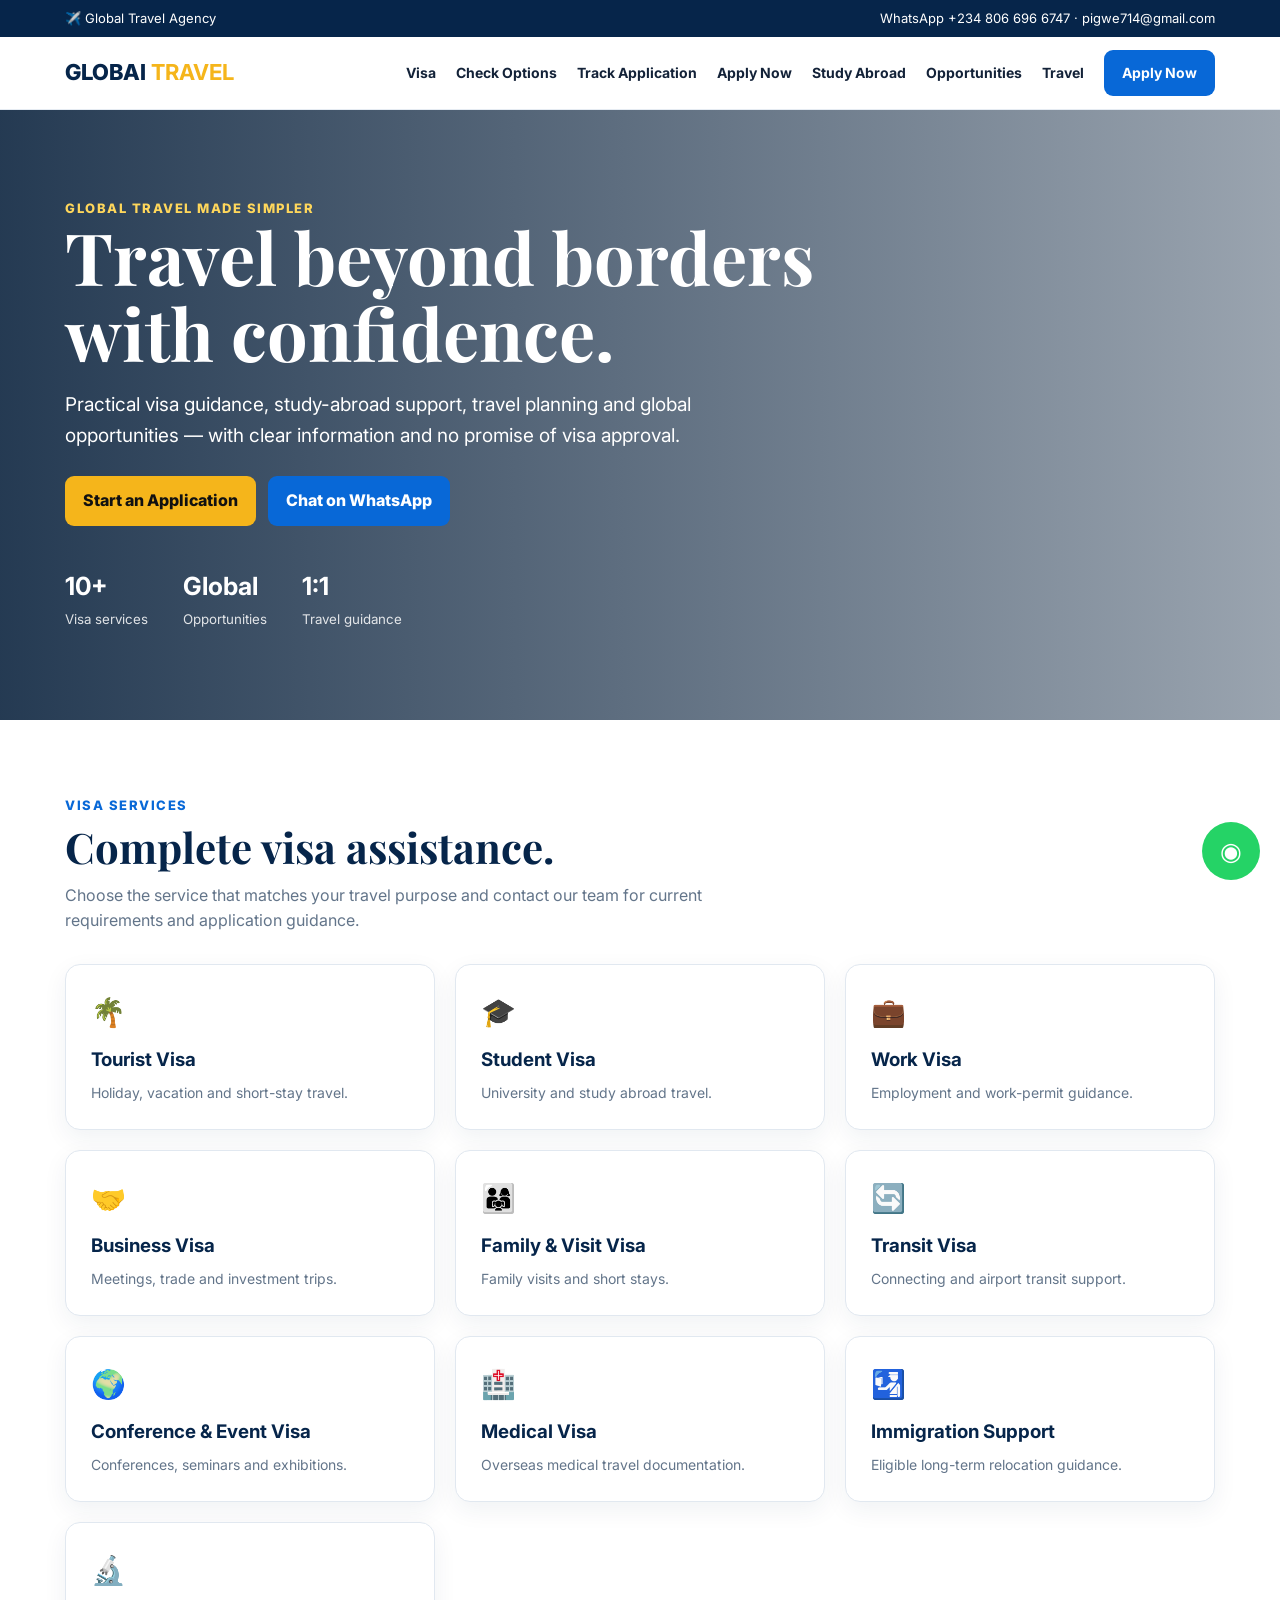
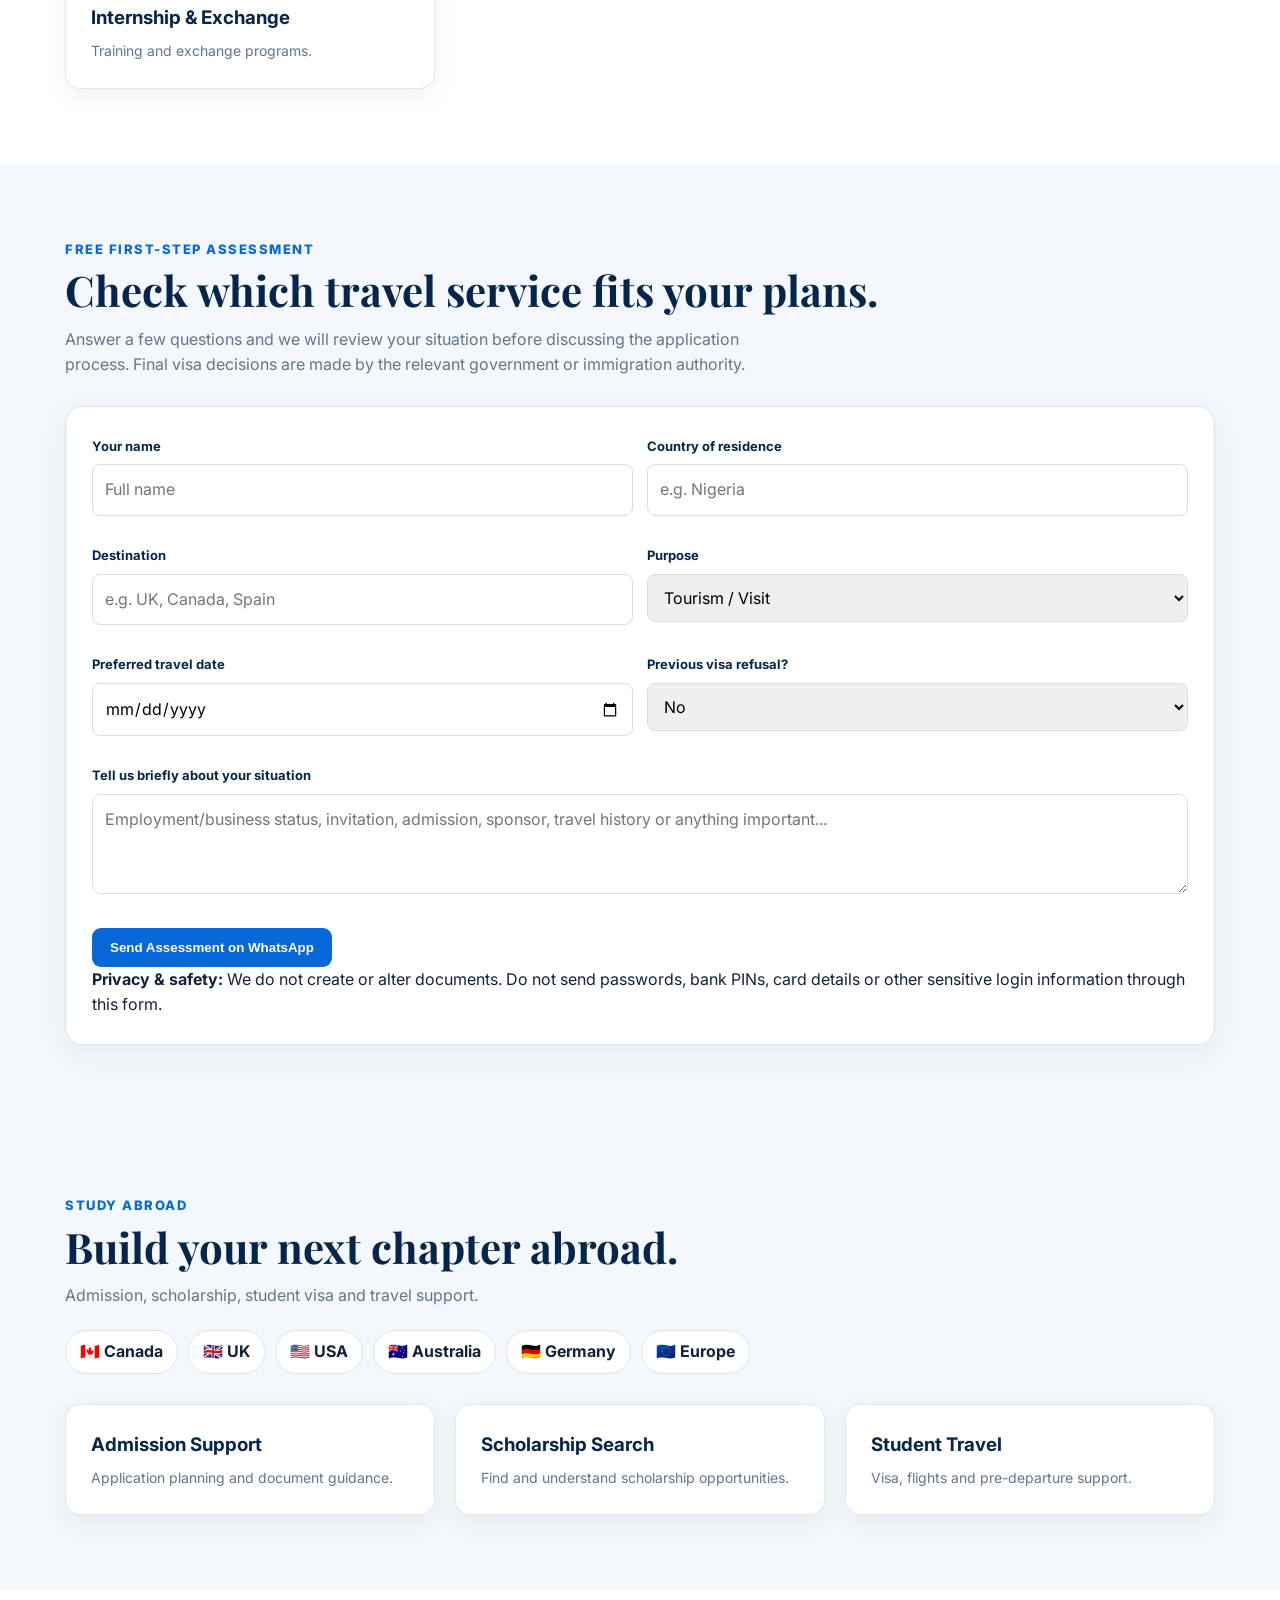
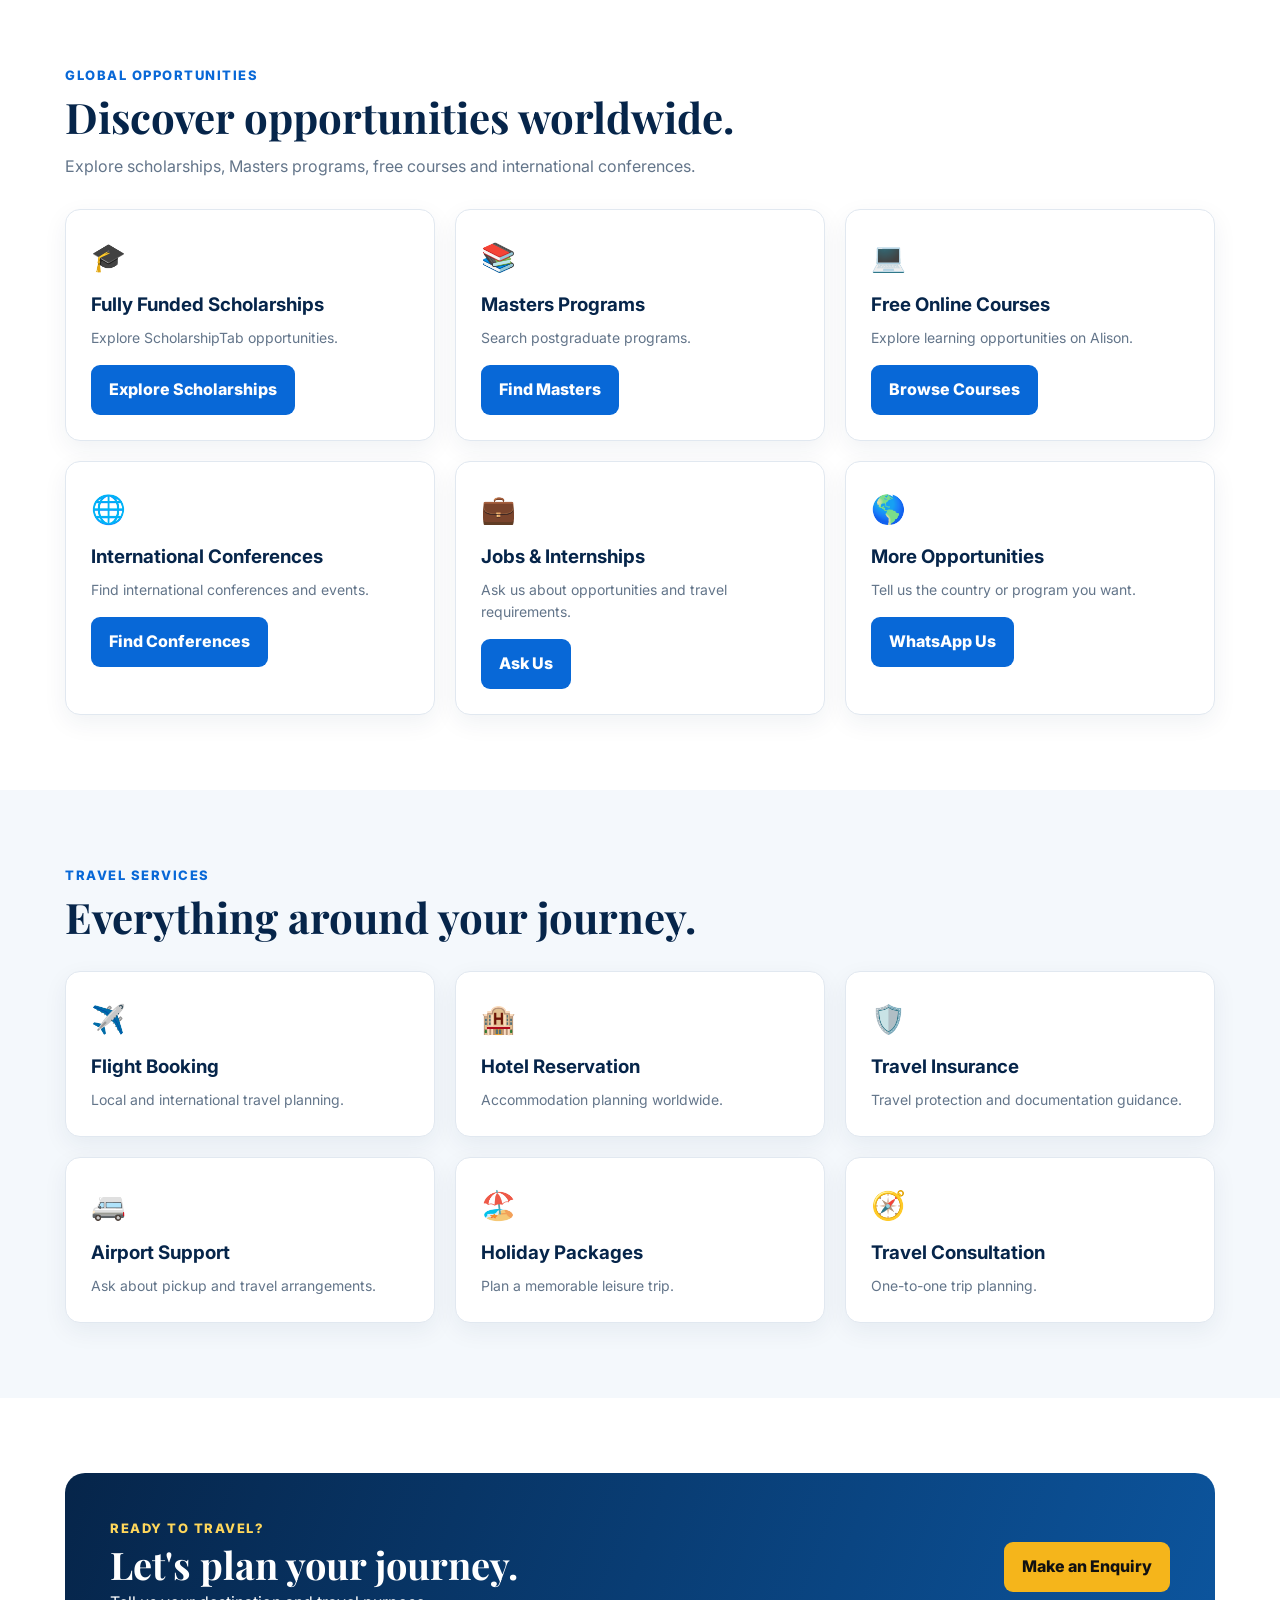
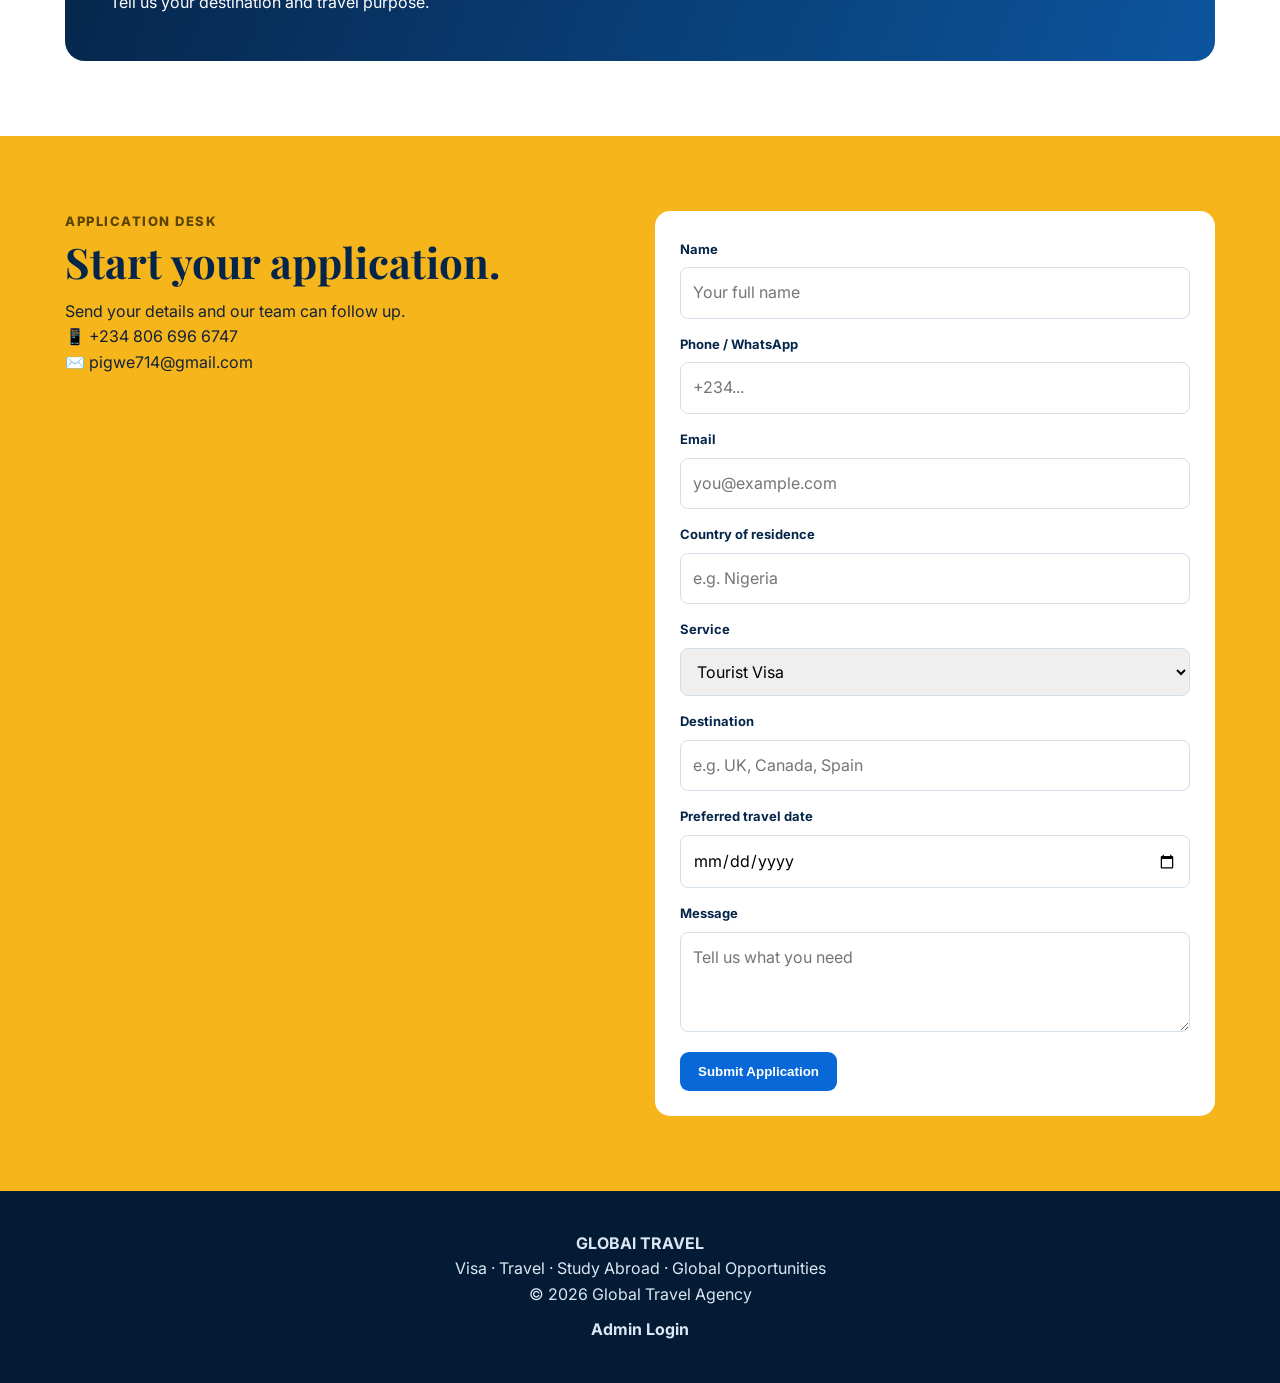
==== commit f5a8b0f2: "Keep client application journey connected" ====
--- a/index.html
+++ b/index.html
@@ -1 +1 @@
-<!doctype html><html lang="en"><head><meta charset="utf-8"><meta name="viewport" content="width=device-width,initial-scale=1"><title>Global Travel | Visa, Travel & Global Opportunities</title><meta name="description" content="Global Travel — visa assistance, travel, study abroad and global opportunities."><link rel="preconnect" href="https://fonts.googleapis.com"><link href="https://fonts.googleapis.com/css2?family=Inter:wght@400;600;700;800&family=Playfair+Display:wght@700&display=swap" rel="stylesheet"><style>:root{--n:#06254a;--b:#0868d7;--g:#f5b51b;--l:#f4f8fc;--m:#63758a}*{box-sizing:border-box;margin:0;padding:0}html{scroll-behavior:smooth}body{font-family:Inter,Arial;color:#132238;line-height:1.6}a{text-decoration:none;color:inherit}.wrap{width:min(1150px,92%);margin:auto}.top{background:var(--n);color:#fff;padding:8px;font-size:13px}.top .wrap{display:flex;justify-content:space-between;gap:10px;flex-wrap:wrap}nav{position:sticky;top:0;z-index:5;background:#fff;border-bottom:1px solid #e5ebf2}.nav{height:72px;display:flex;align-items:center;justify-content:space-between}.logo{font-size:22px;font-weight:800;color:var(--n)}.logo b{color:var(--g)}.links{display:flex;gap:20px;align-items:center}.links a{font-weight:700;font-size:14px}.menu{display:none;border:0;background:none;font-size:25px}.btn{display:inline-block;background:var(--b);color:#fff;padding:12px 18px;border-radius:9px;font-weight:800;border:0;cursor:pointer}.gold{background:var(--g);color:#111}.hero{min-height:610px;color:#fff;display:flex;align-items:center;background:linear-gradient(90deg,#031c38dd,#031c3866),url('https://images.unsplash.com/photo-1436491865332-7a61a109cc05?auto=format&fit=crop&w=1800&q=85') center/cover}.hero h1{font:700 clamp(44px,6vw,72px)/1.05 'Playfair Display';max-width:800px}.hero p{font-size:19px;max-width:700px;margin:20px 0 25px}.actions{display:flex;gap:12px;flex-wrap:wrap}.stats{display:flex;gap:35px;margin-top:40px}.stats strong{display:block;font-size:25px}.stats small{opacity:.85}section{padding:75px 0}.light{background:var(--l)}.ey{color:var(--b);font-size:13px;font-weight:800;text-transform:uppercase;letter-spacing:1.5px}.title{font:700 42px/1.15 'Playfair Display';color:var(--n);margin:7px 0 12px}.intro{color:var(--m);max-width:720px}.grid{display:grid;grid-template-columns:repeat(3,1fr);gap:20px;margin-top:30px}.card{padding:25px;background:#fff;border:1px solid #e1e8f0;border-radius:15px;box-shadow:0 8px 25px #092b5510}.card:hover{transform:translateY(-3px);box-shadow:0 15px 40px #092b5520}.ico{font-size:28px;margin-bottom:10px}.card h3{color:var(--n);margin-bottom:7px}.card p{color:var(--m);font-size:14px}.card .btn{margin-top:16px}.countries{display:flex;gap:10px;flex-wrap:wrap;margin-top:22px}.country{background:#fff;border:1px solid #dce5ef;padding:8px 14px;border-radius:30px;font-weight:700}.banner{background:linear-gradient(110deg,var(--n),#0c559e);color:#fff;border-radius:20px;padding:45px;display:flex;justify-content:space-between;align-items:center;gap:20px}.banner h2{font:700 38px 'Playfair Display'}.contact{background:var(--g)}.contactgrid{display:grid;grid-template-columns:1fr 1fr;gap:30px}.form{background:#fff;padding:25px;border-radius:15px}input,select,textarea{width:100%;padding:12px;border:1px solid #d5dfe9;border-radius:8px;margin:6px 0 12px;font:inherit}textarea{min-height:100px}footer{background:#031b35;color:#dbe7f3;padding:40px 0;text-align:center}.wa{position:fixed;right:20px;bottom:20px;width:58px;height:58px;border-radius:50%;background:#25d366;color:#fff;display:grid;place-items:center;font-size:25px;z-index:10}@media(max-width:800px){.links{display:none;position:absolute;top:72px;left:0;right:0;background:#fff;padding:20px;flex-direction:column;align-items:flex-start}.links.open{display:flex}.menu{display:block}.grid{grid-template-columns:1fr 1fr}.contactgrid{grid-template-columns:1fr}.banner{display:block}.banner .btn{margin-top:18px}}@media(max-width:550px){.grid{grid-template-columns:1fr}.title{font-size:34px}.hero{min-height:570px}.stats{gap:18px}.top .wrap{justify-content:center;text-align:center}}<style>.notice{margin-top:22px;background:#eef7ff;border:1px solid #cfe5fb;border-radius:14px;padding:16px;color:#173b5e;font-size:14px}.steps{counter-reset:step}.step{position:relative;padding-left:58px}.step:before{counter-increment:step;content:counter(step);position:absolute;left:0;top:0;width:38px;height:38px;border-radius:50%;display:grid;place-items:center;background:var(--b);color:#fff;font-weight:800}.assess{background:#fff;border:1px solid #dbe5ef;border-radius:18px;padding:26px;box-shadow:0 10px 30px #092b5510}.assessgrid{display:grid;grid-template-columns:repeat(2,1fr);gap:14px}.assessgrid .full{grid-column:1/-1}label{font-weight:700;font-size:13px;color:var(--n)}@media(max-width:650px){.assessgrid{grid-template-columns:1fr}.assessgrid .full{grid-column:auto}}</style></style></head><body><div class="top"><div class="wrap"><span>✈️ Global Travel Agency</span><span>WhatsApp +234 806 696 6747 · pigwe714@gmail.com</span></div></div><nav><div class="wrap nav"><a class="logo" href="#home">GLOBAl <b>TRAVEL</b></a><button class="menu" id="menu">☰</button><div class="links" id="links"><a href="#visa">Visa</a><a href="#assessment">Check Options</a><a href="tracking.html">Track Application</a><a href="#study">Study Abroad</a><a href="#opportunities">Opportunities</a><a href="#travel">Travel</a><a class="btn" href="#contact">Apply Now</a></div></div></nav><header class="hero" id="home"><div class="wrap"><div class="ey" style="color:#ffd75b">Global travel made simpler</div><h1>Travel beyond borders with confidence.</h1><p>Practical visa guidance, study-abroad support, travel planning and global opportunities — with clear information and no promise of visa approval.</p><div class="actions"><a class="btn gold" href="#contact">Start an Application</a><a class="btn" href="https://wa.me/2348066966747?text=Hello%20Global%20Travel%2C%20I%20want%20to%20make%20an%20application.">Chat on WhatsApp</a></div><div class="stats"><div><strong>10+</strong><small>Visa services</small></div><div><strong>Global</strong><small>Opportunities</small></div><div><strong>1:1</strong><small>Travel guidance</small></div></div></div></header><section id="visa"><div class="wrap"><div class="ey">Visa services</div><h2 class="title">Complete visa assistance.</h2><p class="intro">Choose the service that matches your travel purpose and contact our team for current requirements and application guidance.</p><div class="grid"><div class="card"><div class="ico">🌴</div><h3>Tourist Visa</h3><p>Holiday, vacation and short-stay travel.</p></div><div class="card"><div class="ico">🎓</div><h3>Student Visa</h3><p>University and study abroad travel.</p></div><div class="card"><div class="ico">💼</div><h3>Work Visa</h3><p>Employment and work-permit guidance.</p></div><div class="card"><div class="ico">🤝</div><h3>Business Visa</h3><p>Meetings, trade and investment trips.</p></div><div class="card"><div class="ico">👨‍👩‍👧</div><h3>Family & Visit Visa</h3><p>Family visits and short stays.</p></div><div class="card"><div class="ico">🔄</div><h3>Transit Visa</h3><p>Connecting and airport transit support.</p></div><div class="card"><div class="ico">🌍</div><h3>Conference & Event Visa</h3><p>Conferences, seminars and exhibitions.</p></div><div class="card"><div class="ico">🏥</div><h3>Medical Visa</h3><p>Overseas medical travel documentation.</p></div><div class="card"><div class="ico">🛂</div><h3>Immigration Support</h3><p>Eligible long-term relocation guidance.</p></div><div class="card"><div class="ico">🔬</div><h3>Internship & Exchange</h3><p>Training and exchange programs.</p></div></div></div></section><section id="assessment" class="light"><div class="wrap"><div class="ey">Free first-step assessment</div><h2 class="title">Check which travel service fits your plans.</h2><p class="intro">Answer a few questions and we will review your situation before discussing the application process. Final visa decisions are made by the relevant government or immigration authority.</p><div class="assess" style="margin-top:28px"><form id="assessmentForm" class="assessgrid"><div><label>Your name</label><input id="aName" required placeholder="Full name"></div><div><label>Country of residence</label><input id="aResidence" required placeholder="e.g. Nigeria"></div><div><label>Destination</label><input id="aDestination" required placeholder="e.g. UK, Canada, Spain"></div><div><label>Purpose</label><select id="aPurpose"><option>Tourism / Visit</option><option>Study</option><option>Work</option><option>Business</option><option>Conference / Event</option><option>Family Visit</option><option>Medical Travel</option><option>Transit</option><option>Other</option></select></div><div><label>Preferred travel date</label><input id="aDate" type="date"></div><div><label>Previous visa refusal?</label><select id="aRefusal"><option>No</option><option>Yes</option><option>Not sure</option></select></div><div class="full"><label>Tell us briefly about your situation</label><textarea id="aMessage" placeholder="Employment/business status, invitation, admission, sponsor, travel history or anything important..."></textarea></div><div class="full"><button class="btn" type="submit">Send Assessment on WhatsApp</button></div></form><div class="notice"><strong>Privacy & safety:</strong> We do not create or alter documents. Do not send passwords, bank PINs, card details or other sensitive login information through this form.</div></div></div></section><section class="light" id="study"><div class="wrap"><div class="ey">Study abroad</div><h2 class="title">Build your next chapter abroad.</h2><p class="intro">Admission, scholarship, student visa and travel support.</p><div class="countries"><span class="country">🇨🇦 Canada</span><span class="country">🇬🇧 UK</span><span class="country">🇺🇸 USA</span><span class="country">🇦🇺 Australia</span><span class="country">🇩🇪 Germany</span><span class="country">🇪🇺 Europe</span></div><div class="grid"><div class="card"><h3>Admission Support</h3><p>Application planning and document guidance.</p></div><div class="card"><h3>Scholarship Search</h3><p>Find and understand scholarship opportunities.</p></div><div class="card"><h3>Student Travel</h3><p>Visa, flights and pre-departure support.</p></div></div></div></section><section id="opportunities"><div class="wrap"><div class="ey">Global opportunities</div><h2 class="title">Discover opportunities worldwide.</h2><p class="intro">Explore scholarships, Masters programs, free courses and international conferences.</p><div class="grid"><div class="card"><div class="ico">🎓</div><h3>Fully Funded Scholarships</h3><p>Explore ScholarshipTab opportunities.</p><a class="btn" target="_blank" href="https://scholarshiptab.com">Explore Scholarships</a></div><div class="card"><div class="ico">📚</div><h3>Masters Programs</h3><p>Search postgraduate programs.</p><a class="btn" target="_blank" href="https://www.mastersportal.com">Find Masters</a></div><div class="card"><div class="ico">💻</div><h3>Free Online Courses</h3><p>Explore learning opportunities on Alison.</p><a class="btn" target="_blank" href="https://alison.com">Browse Courses</a></div><div class="card"><div class="ico">🌐</div><h3>International Conferences</h3><p>Find international conferences and events.</p><a class="btn" target="_blank" href="https://conferencealerts.co.in/international-conference">Find Conferences</a></div><div class="card"><div class="ico">💼</div><h3>Jobs & Internships</h3><p>Ask us about opportunities and travel requirements.</p><a class="btn" href="#contact">Ask Us</a></div><div class="card"><div class="ico">🌎</div><h3>More Opportunities</h3><p>Tell us the country or program you want.</p><a class="btn" href="https://wa.me/2348066966747">WhatsApp Us</a></div></div></div></section><section id="travel" class="light"><div class="wrap"><div class="ey">Travel services</div><h2 class="title">Everything around your journey.</h2><div class="grid"><div class="card"><div class="ico">✈️</div><h3>Flight Booking</h3><p>Local and international travel planning.</p></div><div class="card"><div class="ico">🏨</div><h3>Hotel Reservation</h3><p>Accommodation planning worldwide.</p></div><div class="card"><div class="ico">🛡️</div><h3>Travel Insurance</h3><p>Travel protection and documentation guidance.</p></div><div class="card"><div class="ico">🚐</div><h3>Airport Support</h3><p>Ask about pickup and travel arrangements.</p></div><div class="card"><div class="ico">🏖️</div><h3>Holiday Packages</h3><p>Plan a memorable leisure trip.</p></div><div class="card"><div class="ico">🧭</div><h3>Travel Consultation</h3><p>One-to-one trip planning.</p></div></div></div></section><section><div class="wrap"><div class="banner"><div><div class="ey" style="color:#ffd75b">Ready to travel?</div><h2>Let's plan your journey.</h2><p>Tell us your destination and travel purpose.</p></div><a class="btn gold" href="#contact">Make an Enquiry</a></div></div></section><section class="contact" id="contact"><div class="wrap contactgrid"><div><div class="ey" style="color:#5b4300">Application desk</div><h2 class="title">Start your application.</h2><p>Send your details and our team can follow up.</p><p>📱 <a href="https://wa.me/2348066966747">+234 806 696 6747</a></p><p>✉️ <a href="mailto:pigwe714@gmail.com">pigwe714@gmail.com</a></p></div><form class="form" id="apply"><label>Name</label><input id="name" required placeholder="Your full name"><label>Phone / WhatsApp</label><input id="phone" required placeholder="+234..."><label>Email</label><input id="cEmail" type="email" placeholder="you@example.com"><label>Country of residence</label><input id="cCountry" placeholder="e.g. Nigeria"><label>Service</label><select id="service"><option>Tourist Visa</option><option>Student Visa</option><option>Work Visa</option><option>Business Visa</option><option>Family & Visit Visa</option><option>Conference & Event Visa</option><option>Medical Visa</option><option>Study Abroad</option><option>Flight / Hotel</option><option>Other</option></select><label>Destination</label><input id="cDestination" placeholder="e.g. UK, Canada, Spain"><label>Preferred travel date</label><input id="cDate" type="date"><label>Message</label><textarea id="msg" placeholder="Tell us what you need"></textarea><button class="btn" type="submit">Submit Application</button><div id="applyResult" class="notice" style="display:none;margin-top:14px"></div></form></div></section><footer><div class="wrap"><b>GLOBAl TRAVEL</b><p>Visa · Travel · Study Abroad · Global Opportunities</p><p>© 2026 Global Travel Agency</p><p style="margin-top:10px"><a href="admin.html" style="color:#dbe7f3;font-weight:700">Admin Login</a></p></div></footer><a class="wa" href="https://wa.me/2348066966747">◉</a><script>const m=document.getElementById('menu'),l=document.getElementById('links');m.onclick=()=>l.classList.toggle('open');document.getElementById('apply').onsubmit=async e=>{e.preventDefault();const out=document.getElementById('applyResult'),btn=e.target.querySelector('button[type="submit"]');out.style.display='block';out.className='notice';out.textContent='Submitting your application...';btn.disabled=true;try{const payload={p_full_name:document.getElementById('name').value.trim(),p_email:document.getElementById('cEmail').value.trim()||null,p_phone:document.getElementById('phone').value.trim(),p_country_of_residence:document.getElementById('cCountry').value.trim()||null,p_service_type:document.getElementById('service').value,p_destination:document.getElementById('cDestination').value.trim()||null,p_purpose:document.getElementById('service').value,p_travel_date:document.getElementById('cDate').value||null,p_client_message:document.getElementById('msg').value.trim()||null};const r=await fetch('https://eavamfsbasjvngeqsyua.supabase.co/rest/v1/rpc/gta_create_application',{method:'POST',headers:{apikey:'sb_publishable_E40QKzlb3dtIoawvmxPHfA_07t2XIxu',Authorization:'Bearer sb_publishable_E40QKzlb3dtIoawvmxPHfA_07t2XIxu','Content-Type':'application/json'},body:JSON.stringify(payload)});const d=await r.json();if(!r.ok)throw new Error(d.message||d.error||'Application could not be submitted');const ref=Array.isArray(d)?(d[0]&&d[0].reference_code):d.reference_code;out.className='notice ok';out.innerHTML='<strong>Application received.</strong><br>Your Global Travel reference is <b>'+ref+'</b>.<br>Please save this number to track your application. <a href="tracking.html" style="color:#0868d7;font-weight:800">Track application</a><br><br><a class="btn" href="https://wa.me/2348066966747?text='+encodeURIComponent('Hello Global Travel, I submitted application '+ref+' and would like to follow up.')+'">Continue on WhatsApp</a>';e.target.reset();}catch(err){out.textContent='We could not submit the application right now. Please use WhatsApp to contact Global Travel.';}finally{btn.disabled=false;}};document.getElementById('assessmentForm').onsubmit=e=>{e.preventDefault();let t=`Hello Global Travel, I want a visa/travel assessment.\nName: ${document.getElementById('aName').value}\nResidence: ${document.getElementById('aResidence').value}\nDestination: ${document.getElementById('aDestination').value}\nPurpose: ${document.getElementById('aPurpose').value}\nTravel date: ${document.getElementById('aDate').value||'Not decided'}\nPrevious refusal: ${document.getElementById('aRefusal').value}\nSituation: ${document.getElementById('aMessage').value}`;location.href='https://wa.me/2348066966747?text='+encodeURIComponent(t)}</script></body></html>
+<!doctype html><html lang="en"><head><meta charset="utf-8"><meta name="viewport" content="width=device-width,initial-scale=1"><title>Global Travel | Visa, Travel & Global Opportunities</title><meta name="description" content="Global Travel — visa assistance, travel, study abroad and global opportunities."><link rel="preconnect" href="https://fonts.googleapis.com"><link href="https://fonts.googleapis.com/css2?family=Inter:wght@400;600;700;800&family=Playfair+Display:wght@700&display=swap" rel="stylesheet"><style>:root{--n:#06254a;--b:#0868d7;--g:#f5b51b;--l:#f4f8fc;--m:#63758a}*{box-sizing:border-box;margin:0;padding:0}html{scroll-behavior:smooth}body{font-family:Inter,Arial;color:#132238;line-height:1.6}a{text-decoration:none;color:inherit}.wrap{width:min(1150px,92%);margin:auto}.top{background:var(--n);color:#fff;padding:8px;font-size:13px}.top .wrap{display:flex;justify-content:space-between;gap:10px;flex-wrap:wrap}nav{position:sticky;top:0;z-index:5;background:#fff;border-bottom:1px solid #e5ebf2}.nav{height:72px;display:flex;align-items:center;justify-content:space-between}.logo{font-size:22px;font-weight:800;color:var(--n)}.logo b{color:var(--g)}.links{display:flex;gap:20px;align-items:center}.links a{font-weight:700;font-size:14px}.menu{display:none;border:0;background:none;font-size:25px}.btn{display:inline-block;background:var(--b);color:#fff;padding:12px 18px;border-radius:9px;font-weight:800;border:0;cursor:pointer}.gold{background:var(--g);color:#111}.hero{min-height:610px;color:#fff;display:flex;align-items:center;background:linear-gradient(90deg,#031c38dd,#031c3866),url('https://images.unsplash.com/photo-1436491865332-7a61a109cc05?auto=format&fit=crop&w=1800&q=85') center/cover}.hero h1{font:700 clamp(44px,6vw,72px)/1.05 'Playfair Display';max-width:800px}.hero p{font-size:19px;max-width:700px;margin:20px 0 25px}.actions{display:flex;gap:12px;flex-wrap:wrap}.stats{display:flex;gap:35px;margin-top:40px}.stats strong{display:block;font-size:25px}.stats small{opacity:.85}section{padding:75px 0}.light{background:var(--l)}.ey{color:var(--b);font-size:13px;font-weight:800;text-transform:uppercase;letter-spacing:1.5px}.title{font:700 42px/1.15 'Playfair Display';color:var(--n);margin:7px 0 12px}.intro{color:var(--m);max-width:720px}.grid{display:grid;grid-template-columns:repeat(3,1fr);gap:20px;margin-top:30px}.card{padding:25px;background:#fff;border:1px solid #e1e8f0;border-radius:15px;box-shadow:0 8px 25px #092b5510}.card:hover{transform:translateY(-3px);box-shadow:0 15px 40px #092b5520}.ico{font-size:28px;margin-bottom:10px}.card h3{color:var(--n);margin-bottom:7px}.card p{color:var(--m);font-size:14px}.card .btn{margin-top:16px}.countries{display:flex;gap:10px;flex-wrap:wrap;margin-top:22px}.country{background:#fff;border:1px solid #dce5ef;padding:8px 14px;border-radius:30px;font-weight:700}.banner{background:linear-gradient(110deg,var(--n),#0c559e);color:#fff;border-radius:20px;padding:45px;display:flex;justify-content:space-between;align-items:center;gap:20px}.banner h2{font:700 38px 'Playfair Display'}.contact{background:var(--g)}.contactgrid{display:grid;grid-template-columns:1fr 1fr;gap:30px}.form{background:#fff;padding:25px;border-radius:15px}input,select,textarea{width:100%;padding:12px;border:1px solid #d5dfe9;border-radius:8px;margin:6px 0 12px;font:inherit}textarea{min-height:100px}footer{background:#031b35;color:#dbe7f3;padding:40px 0;text-align:center}.wa{position:fixed;right:20px;bottom:20px;width:58px;height:58px;border-radius:50%;background:#25d366;color:#fff;display:grid;place-items:center;font-size:25px;z-index:10}@media(max-width:800px){.links{display:none;position:absolute;top:72px;left:0;right:0;background:#fff;padding:20px;flex-direction:column;align-items:flex-start}.links.open{display:flex}.menu{display:block}.grid{grid-template-columns:1fr 1fr}.contactgrid{grid-template-columns:1fr}.banner{display:block}.banner .btn{margin-top:18px}}@media(max-width:550px){.grid{grid-template-columns:1fr}.title{font-size:34px}.hero{min-height:570px}.stats{gap:18px}.top .wrap{justify-content:center;text-align:center}}<style>.notice{margin-top:22px;background:#eef7ff;border:1px solid #cfe5fb;border-radius:14px;padding:16px;color:#173b5e;font-size:14px}.steps{counter-reset:step}.step{position:relative;padding-left:58px}.step:before{counter-increment:step;content:counter(step);position:absolute;left:0;top:0;width:38px;height:38px;border-radius:50%;display:grid;place-items:center;background:var(--b);color:#fff;font-weight:800}.assess{background:#fff;border:1px solid #dbe5ef;border-radius:18px;padding:26px;box-shadow:0 10px 30px #092b5510}.assessgrid{display:grid;grid-template-columns:repeat(2,1fr);gap:14px}.assessgrid .full{grid-column:1/-1}label{font-weight:700;font-size:13px;color:var(--n)}@media(max-width:650px){.assessgrid{grid-template-columns:1fr}.assessgrid .full{grid-column:auto}}</style></style></head><body><div class="top"><div class="wrap"><span>✈️ Global Travel Agency</span><span>WhatsApp +234 806 696 6747 · pigwe714@gmail.com</span></div></div><nav><div class="wrap nav"><a class="logo" href="#home">GLOBAl <b>TRAVEL</b></a><button class="menu" id="menu">☰</button><div class="links" id="links"><a href="#visa">Visa</a><a href="#assessment">Check Options</a><a href="tracking.html">Track Application</a><a href="#apply">Apply Now</a><a href="#study">Study Abroad</a><a href="#opportunities">Opportunities</a><a href="#travel">Travel</a><a class="btn" href="#contact">Apply Now</a></div></div></nav><header class="hero" id="home"><div class="wrap"><div class="ey" style="color:#ffd75b">Global travel made simpler</div><h1>Travel beyond borders with confidence.</h1><p>Practical visa guidance, study-abroad support, travel planning and global opportunities — with clear information and no promise of visa approval.</p><div class="actions"><a class="btn gold" href="#contact">Start an Application</a><a class="btn" href="https://wa.me/2348066966747?text=Hello%20Global%20Travel%2C%20I%20want%20to%20make%20an%20application.">Chat on WhatsApp</a></div><div class="stats"><div><strong>10+</strong><small>Visa services</small></div><div><strong>Global</strong><small>Opportunities</small></div><div><strong>1:1</strong><small>Travel guidance</small></div></div></div></header><section id="visa"><div class="wrap"><div class="ey">Visa services</div><h2 class="title">Complete visa assistance.</h2><p class="intro">Choose the service that matches your travel purpose and contact our team for current requirements and application guidance.</p><div class="grid"><div class="card"><div class="ico">🌴</div><h3>Tourist Visa</h3><p>Holiday, vacation and short-stay travel.</p></div><div class="card"><div class="ico">🎓</div><h3>Student Visa</h3><p>University and study abroad travel.</p></div><div class="card"><div class="ico">💼</div><h3>Work Visa</h3><p>Employment and work-permit guidance.</p></div><div class="card"><div class="ico">🤝</div><h3>Business Visa</h3><p>Meetings, trade and investment trips.</p></div><div class="card"><div class="ico">👨‍👩‍👧</div><h3>Family & Visit Visa</h3><p>Family visits and short stays.</p></div><div class="card"><div class="ico">🔄</div><h3>Transit Visa</h3><p>Connecting and airport transit support.</p></div><div class="card"><div class="ico">🌍</div><h3>Conference & Event Visa</h3><p>Conferences, seminars and exhibitions.</p></div><div class="card"><div class="ico">🏥</div><h3>Medical Visa</h3><p>Overseas medical travel documentation.</p></div><div class="card"><div class="ico">🛂</div><h3>Immigration Support</h3><p>Eligible long-term relocation guidance.</p></div><div class="card"><div class="ico">🔬</div><h3>Internship & Exchange</h3><p>Training and exchange programs.</p></div></div></div></section><section id="assessment" class="light"><div class="wrap"><div class="ey">Free first-step assessment</div><h2 class="title">Check which travel service fits your plans.</h2><p class="intro">Answer a few questions and we will review your situation before discussing the application process. Final visa decisions are made by the relevant government or immigration authority.</p><div class="assess" style="margin-top:28px"><form id="assessmentForm" class="assessgrid"><div><label>Your name</label><input id="aName" required placeholder="Full name"></div><div><label>Country of residence</label><input id="aResidence" required placeholder="e.g. Nigeria"></div><div><label>Destination</label><input id="aDestination" required placeholder="e.g. UK, Canada, Spain"></div><div><label>Purpose</label><select id="aPurpose"><option>Tourism / Visit</option><option>Study</option><option>Work</option><option>Business</option><option>Conference / Event</option><option>Family Visit</option><option>Medical Travel</option><option>Transit</option><option>Other</option></select></div><div><label>Preferred travel date</label><input id="aDate" type="date"></div><div><label>Previous visa refusal?</label><select id="aRefusal"><option>No</option><option>Yes</option><option>Not sure</option></select></div><div class="full"><label>Tell us briefly about your situation</label><textarea id="aMessage" placeholder="Employment/business status, invitation, admission, sponsor, travel history or anything important..."></textarea></div><div class="full"><button class="btn" type="submit">Send Assessment on WhatsApp</button></div></form><div class="notice"><strong>Privacy & safety:</strong> We do not create or alter documents. Do not send passwords, bank PINs, card details or other sensitive login information through this form.</div></div></div></section><section class="light" id="study"><div class="wrap"><div class="ey">Study abroad</div><h2 class="title">Build your next chapter abroad.</h2><p class="intro">Admission, scholarship, student visa and travel support.</p><div class="countries"><span class="country">🇨🇦 Canada</span><span class="country">🇬🇧 UK</span><span class="country">🇺🇸 USA</span><span class="country">🇦🇺 Australia</span><span class="country">🇩🇪 Germany</span><span class="country">🇪🇺 Europe</span></div><div class="grid"><div class="card"><h3>Admission Support</h3><p>Application planning and document guidance.</p></div><div class="card"><h3>Scholarship Search</h3><p>Find and understand scholarship opportunities.</p></div><div class="card"><h3>Student Travel</h3><p>Visa, flights and pre-departure support.</p></div></div></div></section><section id="opportunities"><div class="wrap"><div class="ey">Global opportunities</div><h2 class="title">Discover opportunities worldwide.</h2><p class="intro">Explore scholarships, Masters programs, free courses and international conferences.</p><div class="grid"><div class="card"><div class="ico">🎓</div><h3>Fully Funded Scholarships</h3><p>Explore ScholarshipTab opportunities.</p><a class="btn" target="_blank" href="https://scholarshiptab.com">Explore Scholarships</a></div><div class="card"><div class="ico">📚</div><h3>Masters Programs</h3><p>Search postgraduate programs.</p><a class="btn" target="_blank" href="https://www.mastersportal.com">Find Masters</a></div><div class="card"><div class="ico">💻</div><h3>Free Online Courses</h3><p>Explore learning opportunities on Alison.</p><a class="btn" target="_blank" href="https://alison.com">Browse Courses</a></div><div class="card"><div class="ico">🌐</div><h3>International Conferences</h3><p>Find international conferences and events.</p><a class="btn" target="_blank" href="https://conferencealerts.co.in/international-conference">Find Conferences</a></div><div class="card"><div class="ico">💼</div><h3>Jobs & Internships</h3><p>Ask us about opportunities and travel requirements.</p><a class="btn" href="#contact">Ask Us</a></div><div class="card"><div class="ico">🌎</div><h3>More Opportunities</h3><p>Tell us the country or program you want.</p><a class="btn" href="https://wa.me/2348066966747">WhatsApp Us</a></div></div></div></section><section id="travel" class="light"><div class="wrap"><div class="ey">Travel services</div><h2 class="title">Everything around your journey.</h2><div class="grid"><div class="card"><div class="ico">✈️</div><h3>Flight Booking</h3><p>Local and international travel planning.</p></div><div class="card"><div class="ico">🏨</div><h3>Hotel Reservation</h3><p>Accommodation planning worldwide.</p></div><div class="card"><div class="ico">🛡️</div><h3>Travel Insurance</h3><p>Travel protection and documentation guidance.</p></div><div class="card"><div class="ico">🚐</div><h3>Airport Support</h3><p>Ask about pickup and travel arrangements.</p></div><div class="card"><div class="ico">🏖️</div><h3>Holiday Packages</h3><p>Plan a memorable leisure trip.</p></div><div class="card"><div class="ico">🧭</div><h3>Travel Consultation</h3><p>One-to-one trip planning.</p></div></div></div></section><section><div class="wrap"><div class="banner"><div><div class="ey" style="color:#ffd75b">Ready to travel?</div><h2>Let's plan your journey.</h2><p>Tell us your destination and travel purpose.</p></div><a class="btn gold" href="#contact">Make an Enquiry</a></div></div></section><section class="contact" id="contact"><div class="wrap contactgrid"><div><div class="ey" style="color:#5b4300">Application desk</div><h2 class="title">Start your application.</h2><p>Send your details and our team can follow up.</p><p>📱 <a href="https://wa.me/2348066966747">+234 806 696 6747</a></p><p>✉️ <a href="mailto:pigwe714@gmail.com">pigwe714@gmail.com</a></p></div><form class="form" id="apply"><label>Name</label><input id="name" required placeholder="Your full name"><label>Phone / WhatsApp</label><input id="phone" required placeholder="+234..."><label>Email</label><input id="cEmail" type="email" placeholder="you@example.com"><label>Country of residence</label><input id="cCountry" placeholder="e.g. Nigeria"><label>Service</label><select id="service"><option>Tourist Visa</option><option>Student Visa</option><option>Work Visa</option><option>Business Visa</option><option>Family & Visit Visa</option><option>Conference & Event Visa</option><option>Medical Visa</option><option>Study Abroad</option><option>Flight / Hotel</option><option>Other</option></select><label>Destination</label><input id="cDestination" placeholder="e.g. UK, Canada, Spain"><label>Preferred travel date</label><input id="cDate" type="date"><label>Message</label><textarea id="msg" placeholder="Tell us what you need"></textarea><button class="btn" type="submit">Submit Application</button><div id="applyResult" class="notice" style="display:none;margin-top:14px"></div></form></div></section><footer><div class="wrap"><b>GLOBAl TRAVEL</b><p>Visa · Travel · Study Abroad · Global Opportunities</p><p>© 2026 Global Travel Agency</p><p style="margin-top:10px"><a href="admin.html" style="color:#dbe7f3;font-weight:700">Admin Login</a></p></div></footer><a class="wa" href="https://wa.me/2348066966747">◉</a><script>const m=document.getElementById('menu'),l=document.getElementById('links');m.onclick=()=>l.classList.toggle('open');document.getElementById('apply').onsubmit=async e=>{e.preventDefault();const out=document.getElementById('applyResult'),btn=e.target.querySelector('button[type="submit"]');out.style.display='block';out.className='notice';out.textContent='Submitting your application...';btn.disabled=true;try{const payload={p_full_name:document.getElementById('name').value.trim(),p_email:document.getElementById('cEmail').value.trim()||null,p_phone:document.getElementById('phone').value.trim(),p_country_of_residence:document.getElementById('cCountry').value.trim()||null,p_service_type:document.getElementById('service').value,p_destination:document.getElementById('cDestination').value.trim()||null,p_purpose:document.getElementById('service').value,p_travel_date:document.getElementById('cDate').value||null,p_client_message:document.getElementById('msg').value.trim()||null};const r=await fetch('https://eavamfsbasjvngeqsyua.supabase.co/rest/v1/rpc/gta_create_application',{method:'POST',headers:{apikey:'sb_publishable_E40QKzlb3dtIoawvmxPHfA_07t2XIxu',Authorization:'Bearer sb_publishable_E40QKzlb3dtIoawvmxPHfA_07t2XIxu','Content-Type':'application/json'},body:JSON.stringify(payload)});const d=await r.json();if(!r.ok)throw new Error(d.message||d.error||'Application could not be submitted');const ref=Array.isArray(d)?(d[0]&&d[0].reference_code):d.reference_code;out.className='notice ok';out.innerHTML='<strong>Application received.</strong><br>Your Global Travel reference is <b>'+ref+'</b>.<br>Please save this number to track your application. <a href="tracking.html" style="color:#0868d7;font-weight:800">Track application</a><br><br><a class="btn" href="https://wa.me/2348066966747?text='+encodeURIComponent('Hello Global Travel, I submitted application '+ref+' and would like to follow up.')+'">Continue on WhatsApp</a>';e.target.reset();}catch(err){out.textContent='We could not submit the application right now. Please use WhatsApp to contact Global Travel.';}finally{btn.disabled=false;}};document.getElementById('assessmentForm').onsubmit=e=>{e.preventDefault();let t=`Hello Global Travel, I want a visa/travel assessment.\nName: ${document.getElementById('aName').value}\nResidence: ${document.getElementById('aResidence').value}\nDestination: ${document.getElementById('aDestination').value}\nPurpose: ${document.getElementById('aPurpose').value}\nTravel date: ${document.getElementById('aDate').value||'Not decided'}\nPrevious refusal: ${document.getElementById('aRefusal').value}\nSituation: ${document.getElementById('aMessage').value}`;location.href='https://wa.me/2348066966747?text='+encodeURIComponent(t)}</script></body></html>
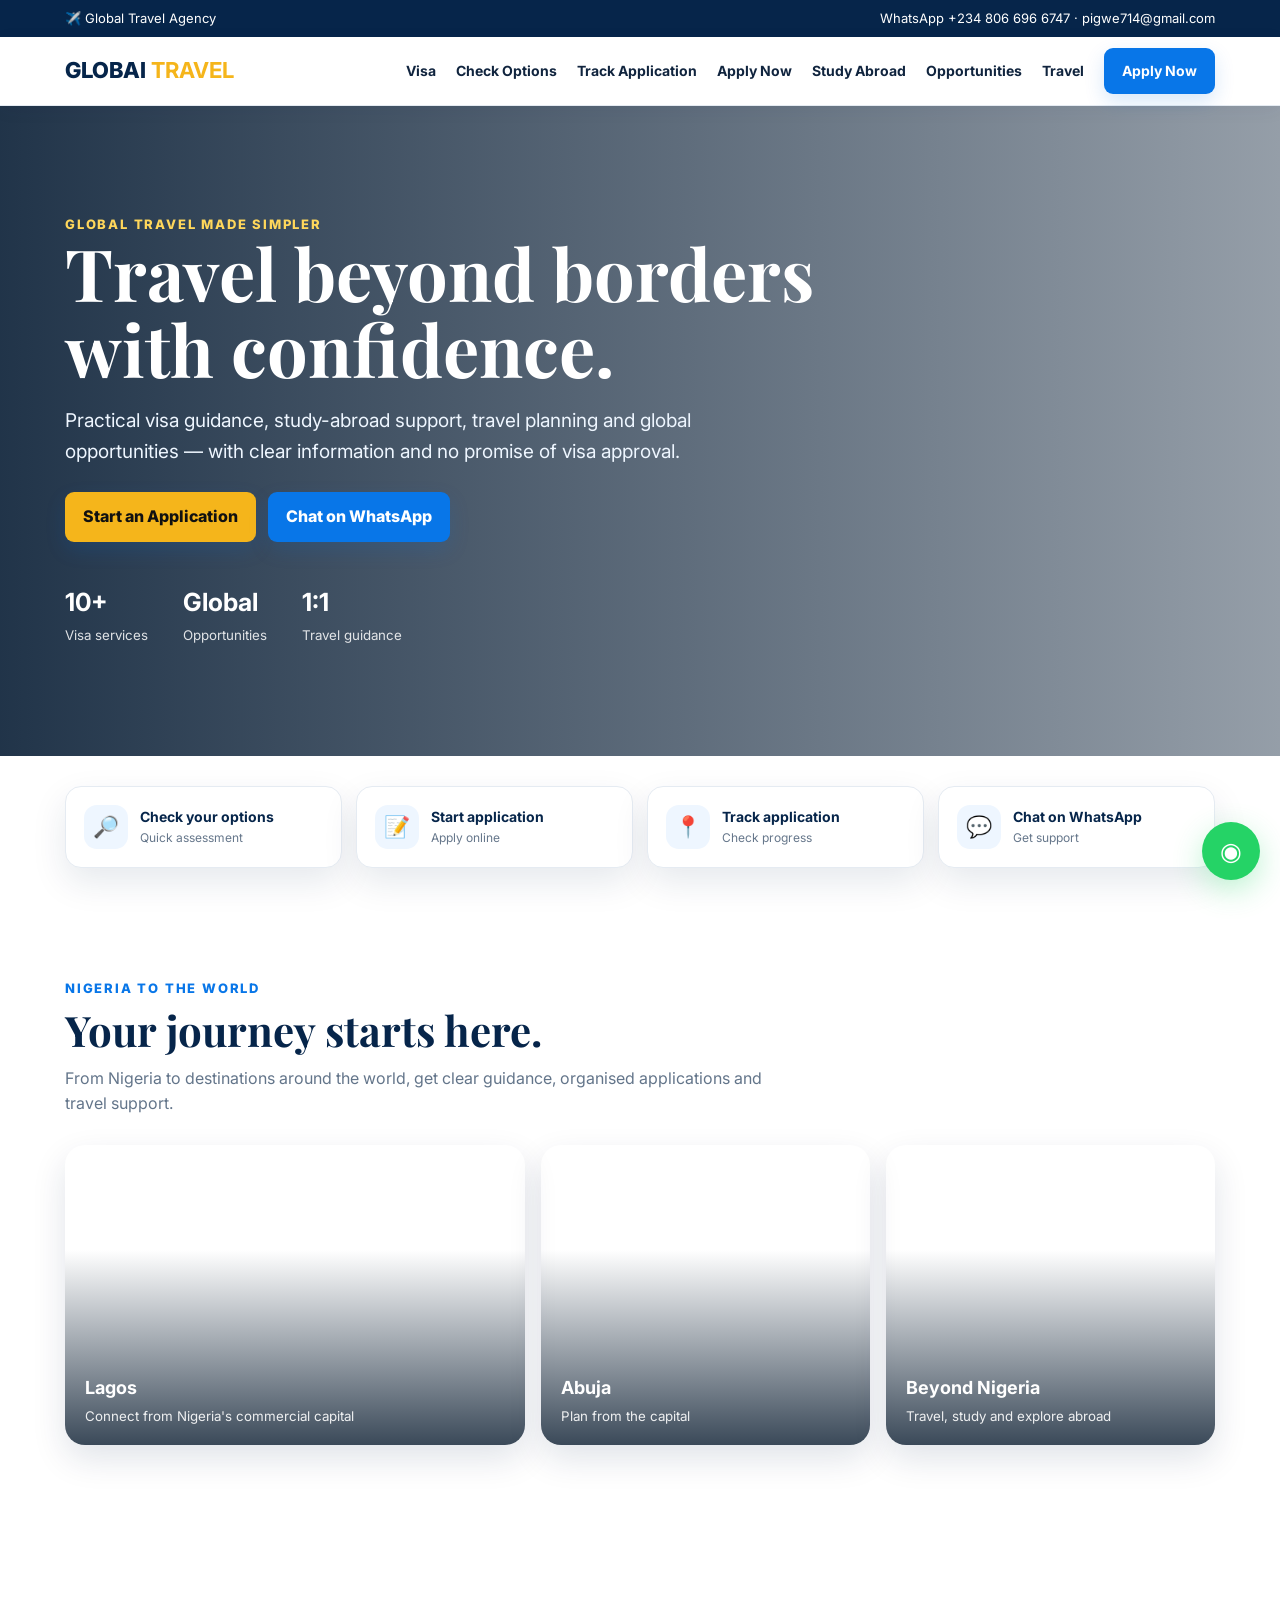
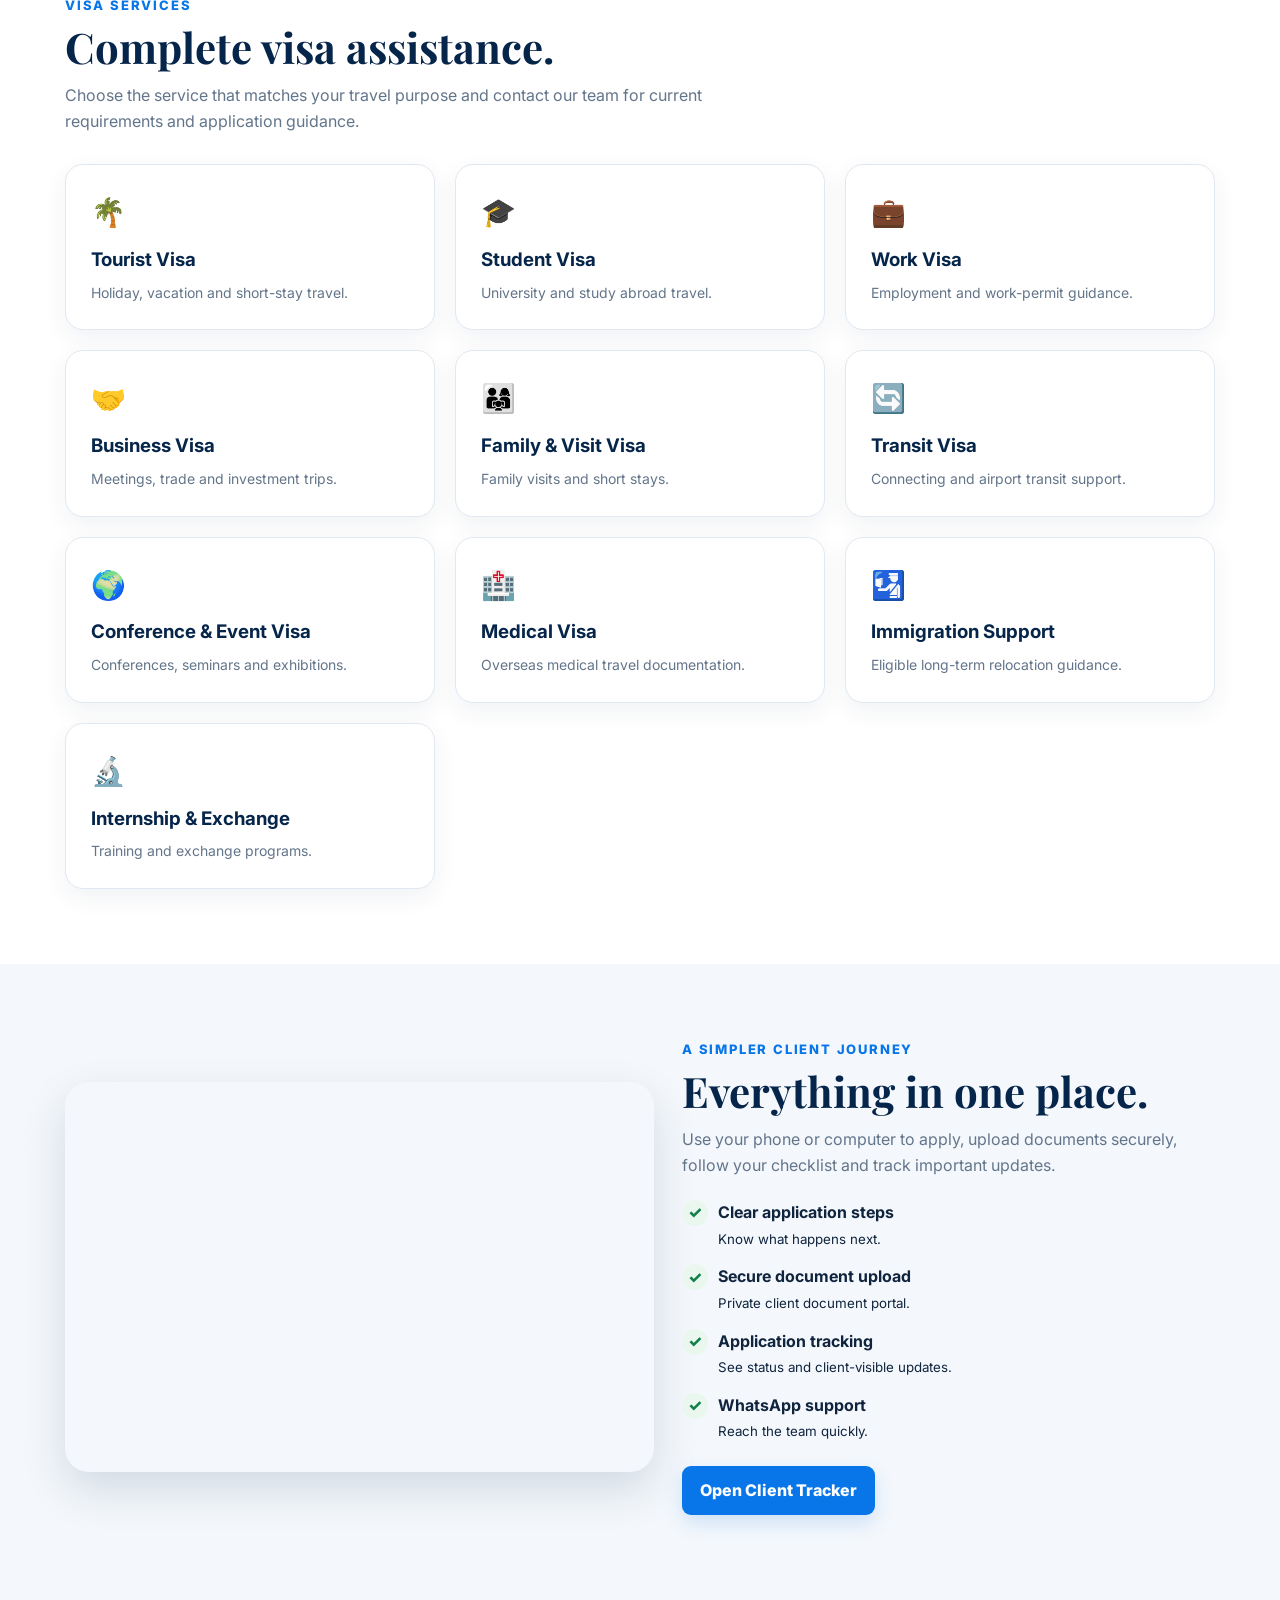
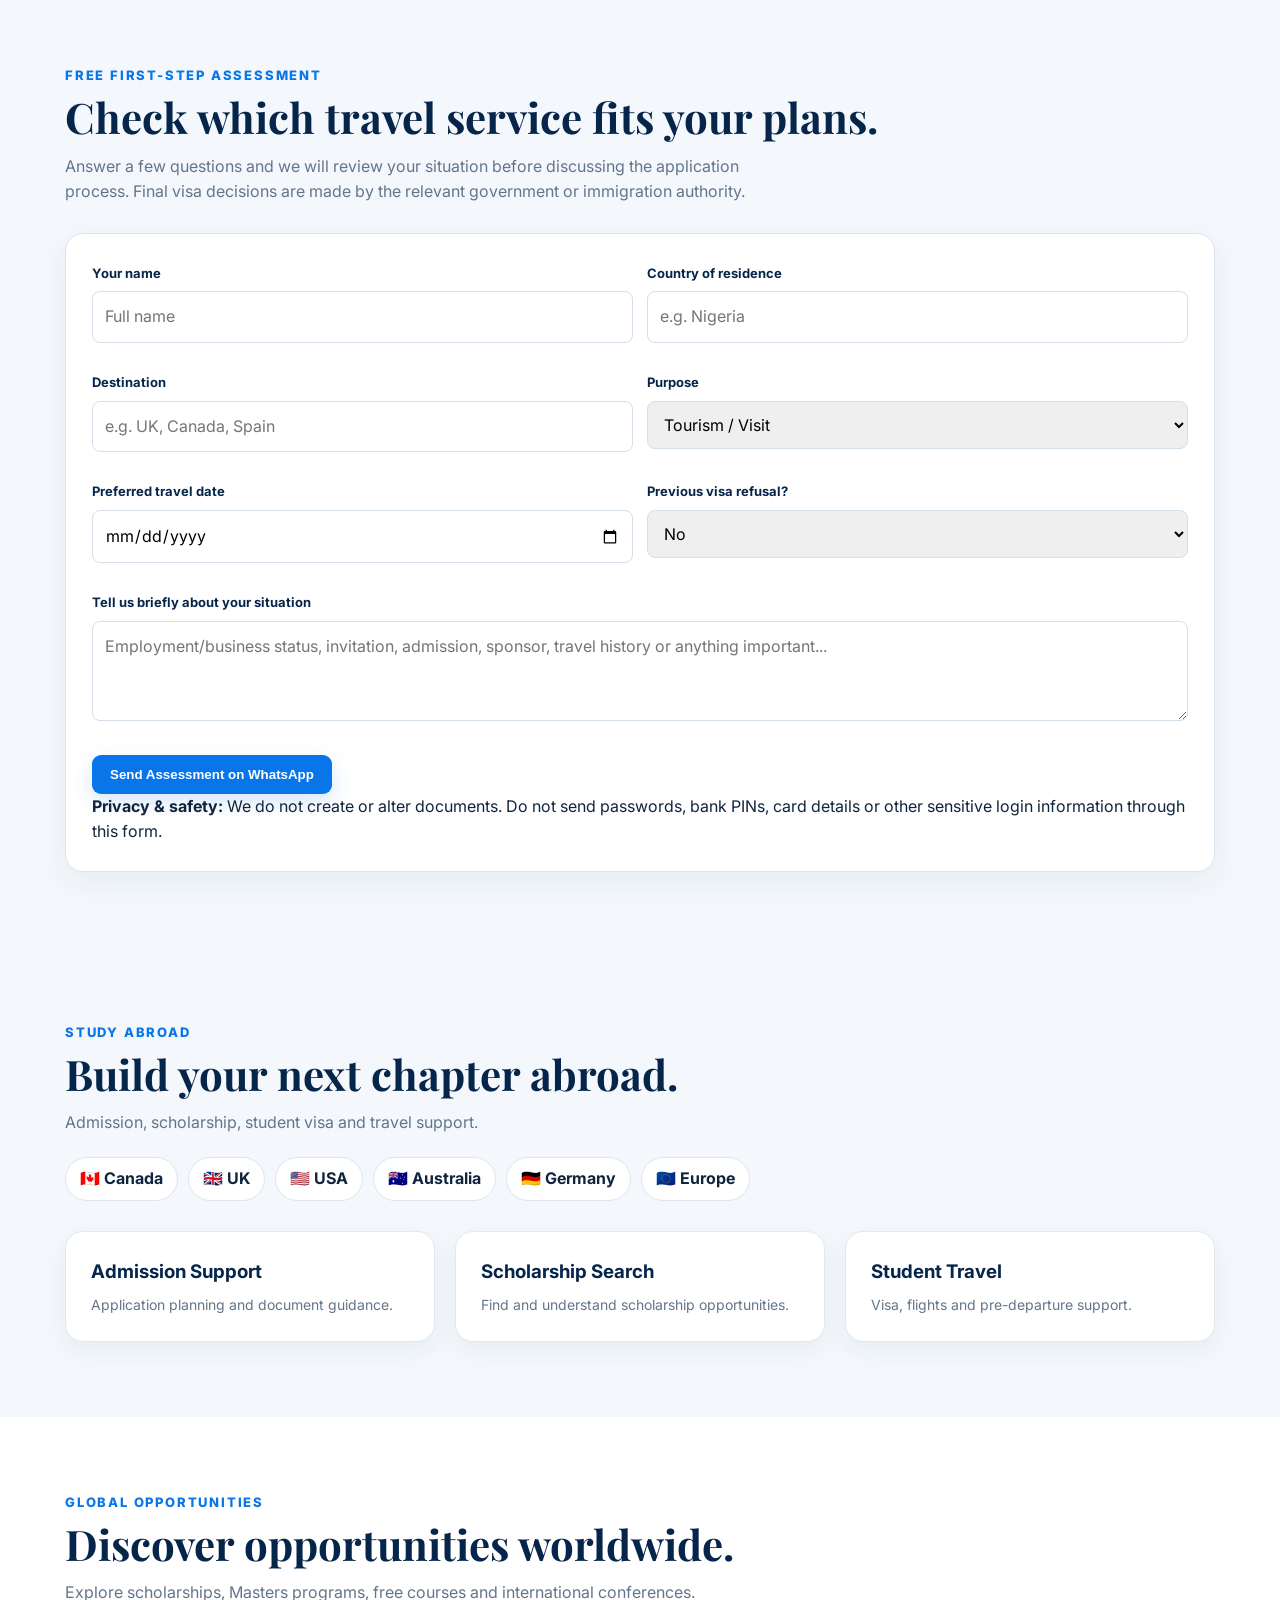
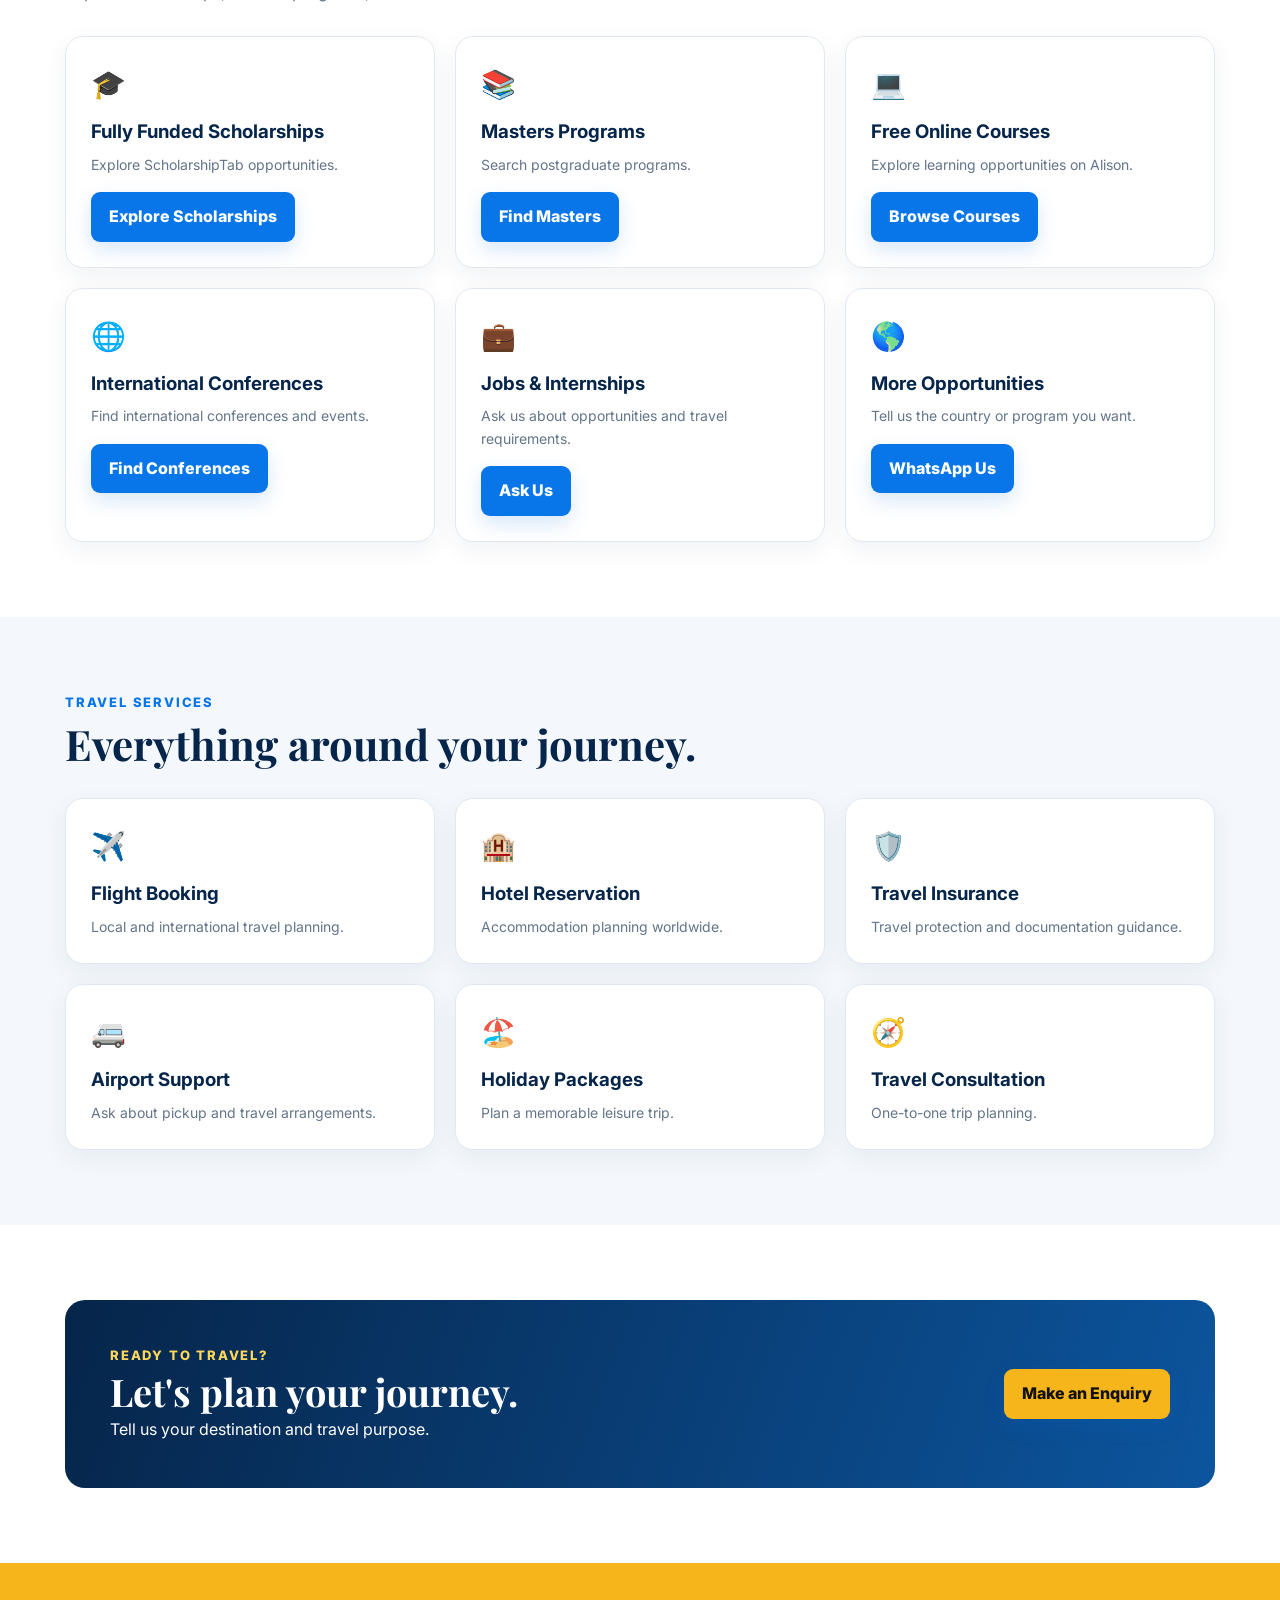
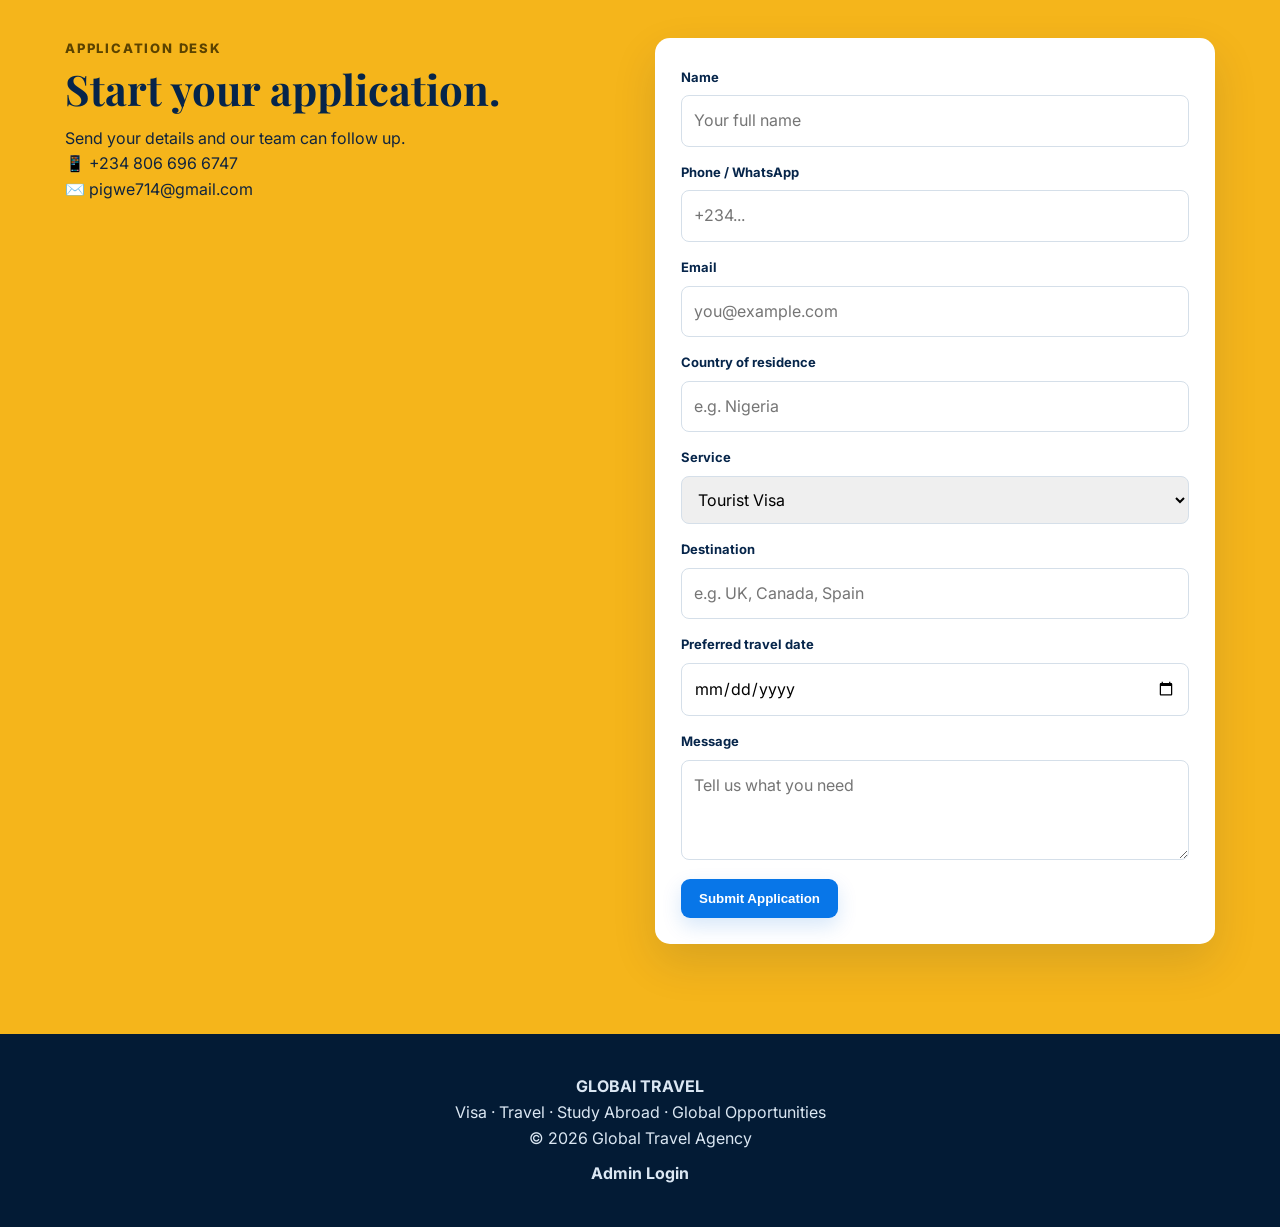
==== commit 3f3fd520: "Redesign Global Travel for professional mobile-first experience" ====
--- a/index.html
+++ b/index.html
@@ -1 +1 @@
-<!doctype html><html lang="en"><head><meta charset="utf-8"><meta name="viewport" content="width=device-width,initial-scale=1"><title>Global Travel | Visa, Travel & Global Opportunities</title><meta name="description" content="Global Travel — visa assistance, travel, study abroad and global opportunities."><link rel="preconnect" href="https://fonts.googleapis.com"><link href="https://fonts.googleapis.com/css2?family=Inter:wght@400;600;700;800&family=Playfair+Display:wght@700&display=swap" rel="stylesheet"><style>:root{--n:#06254a;--b:#0868d7;--g:#f5b51b;--l:#f4f8fc;--m:#63758a}*{box-sizing:border-box;margin:0;padding:0}html{scroll-behavior:smooth}body{font-family:Inter,Arial;color:#132238;line-height:1.6}a{text-decoration:none;color:inherit}.wrap{width:min(1150px,92%);margin:auto}.top{background:var(--n);color:#fff;padding:8px;font-size:13px}.top .wrap{display:flex;justify-content:space-between;gap:10px;flex-wrap:wrap}nav{position:sticky;top:0;z-index:5;background:#fff;border-bottom:1px solid #e5ebf2}.nav{height:72px;display:flex;align-items:center;justify-content:space-between}.logo{font-size:22px;font-weight:800;color:var(--n)}.logo b{color:var(--g)}.links{display:flex;gap:20px;align-items:center}.links a{font-weight:700;font-size:14px}.menu{display:none;border:0;background:none;font-size:25px}.btn{display:inline-block;background:var(--b);color:#fff;padding:12px 18px;border-radius:9px;font-weight:800;border:0;cursor:pointer}.gold{background:var(--g);color:#111}.hero{min-height:610px;color:#fff;display:flex;align-items:center;background:linear-gradient(90deg,#031c38dd,#031c3866),url('https://images.unsplash.com/photo-1436491865332-7a61a109cc05?auto=format&fit=crop&w=1800&q=85') center/cover}.hero h1{font:700 clamp(44px,6vw,72px)/1.05 'Playfair Display';max-width:800px}.hero p{font-size:19px;max-width:700px;margin:20px 0 25px}.actions{display:flex;gap:12px;flex-wrap:wrap}.stats{display:flex;gap:35px;margin-top:40px}.stats strong{display:block;font-size:25px}.stats small{opacity:.85}section{padding:75px 0}.light{background:var(--l)}.ey{color:var(--b);font-size:13px;font-weight:800;text-transform:uppercase;letter-spacing:1.5px}.title{font:700 42px/1.15 'Playfair Display';color:var(--n);margin:7px 0 12px}.intro{color:var(--m);max-width:720px}.grid{display:grid;grid-template-columns:repeat(3,1fr);gap:20px;margin-top:30px}.card{padding:25px;background:#fff;border:1px solid #e1e8f0;border-radius:15px;box-shadow:0 8px 25px #092b5510}.card:hover{transform:translateY(-3px);box-shadow:0 15px 40px #092b5520}.ico{font-size:28px;margin-bottom:10px}.card h3{color:var(--n);margin-bottom:7px}.card p{color:var(--m);font-size:14px}.card .btn{margin-top:16px}.countries{display:flex;gap:10px;flex-wrap:wrap;margin-top:22px}.country{background:#fff;border:1px solid #dce5ef;padding:8px 14px;border-radius:30px;font-weight:700}.banner{background:linear-gradient(110deg,var(--n),#0c559e);color:#fff;border-radius:20px;padding:45px;display:flex;justify-content:space-between;align-items:center;gap:20px}.banner h2{font:700 38px 'Playfair Display'}.contact{background:var(--g)}.contactgrid{display:grid;grid-template-columns:1fr 1fr;gap:30px}.form{background:#fff;padding:25px;border-radius:15px}input,select,textarea{width:100%;padding:12px;border:1px solid #d5dfe9;border-radius:8px;margin:6px 0 12px;font:inherit}textarea{min-height:100px}footer{background:#031b35;color:#dbe7f3;padding:40px 0;text-align:center}.wa{position:fixed;right:20px;bottom:20px;width:58px;height:58px;border-radius:50%;background:#25d366;color:#fff;display:grid;place-items:center;font-size:25px;z-index:10}@media(max-width:800px){.links{display:none;position:absolute;top:72px;left:0;right:0;background:#fff;padding:20px;flex-direction:column;align-items:flex-start}.links.open{display:flex}.menu{display:block}.grid{grid-template-columns:1fr 1fr}.contactgrid{grid-template-columns:1fr}.banner{display:block}.banner .btn{margin-top:18px}}@media(max-width:550px){.grid{grid-template-columns:1fr}.title{font-size:34px}.hero{min-height:570px}.stats{gap:18px}.top .wrap{justify-content:center;text-align:center}}<style>.notice{margin-top:22px;background:#eef7ff;border:1px solid #cfe5fb;border-radius:14px;padding:16px;color:#173b5e;font-size:14px}.steps{counter-reset:step}.step{position:relative;padding-left:58px}.step:before{counter-increment:step;content:counter(step);position:absolute;left:0;top:0;width:38px;height:38px;border-radius:50%;display:grid;place-items:center;background:var(--b);color:#fff;font-weight:800}.assess{background:#fff;border:1px solid #dbe5ef;border-radius:18px;padding:26px;box-shadow:0 10px 30px #092b5510}.assessgrid{display:grid;grid-template-columns:repeat(2,1fr);gap:14px}.assessgrid .full{grid-column:1/-1}label{font-weight:700;font-size:13px;color:var(--n)}@media(max-width:650px){.assessgrid{grid-template-columns:1fr}.assessgrid .full{grid-column:auto}}</style></style></head><body><div class="top"><div class="wrap"><span>✈️ Global Travel Agency</span><span>WhatsApp +234 806 696 6747 · pigwe714@gmail.com</span></div></div><nav><div class="wrap nav"><a class="logo" href="#home">GLOBAl <b>TRAVEL</b></a><button class="menu" id="menu">☰</button><div class="links" id="links"><a href="#visa">Visa</a><a href="#assessment">Check Options</a><a href="tracking.html">Track Application</a><a href="#apply">Apply Now</a><a href="#study">Study Abroad</a><a href="#opportunities">Opportunities</a><a href="#travel">Travel</a><a class="btn" href="#contact">Apply Now</a></div></div></nav><header class="hero" id="home"><div class="wrap"><div class="ey" style="color:#ffd75b">Global travel made simpler</div><h1>Travel beyond borders with confidence.</h1><p>Practical visa guidance, study-abroad support, travel planning and global opportunities — with clear information and no promise of visa approval.</p><div class="actions"><a class="btn gold" href="#contact">Start an Application</a><a class="btn" href="https://wa.me/2348066966747?text=Hello%20Global%20Travel%2C%20I%20want%20to%20make%20an%20application.">Chat on WhatsApp</a></div><div class="stats"><div><strong>10+</strong><small>Visa services</small></div><div><strong>Global</strong><small>Opportunities</small></div><div><strong>1:1</strong><small>Travel guidance</small></div></div></div></header><section id="visa"><div class="wrap"><div class="ey">Visa services</div><h2 class="title">Complete visa assistance.</h2><p class="intro">Choose the service that matches your travel purpose and contact our team for current requirements and application guidance.</p><div class="grid"><div class="card"><div class="ico">🌴</div><h3>Tourist Visa</h3><p>Holiday, vacation and short-stay travel.</p></div><div class="card"><div class="ico">🎓</div><h3>Student Visa</h3><p>University and study abroad travel.</p></div><div class="card"><div class="ico">💼</div><h3>Work Visa</h3><p>Employment and work-permit guidance.</p></div><div class="card"><div class="ico">🤝</div><h3>Business Visa</h3><p>Meetings, trade and investment trips.</p></div><div class="card"><div class="ico">👨‍👩‍👧</div><h3>Family & Visit Visa</h3><p>Family visits and short stays.</p></div><div class="card"><div class="ico">🔄</div><h3>Transit Visa</h3><p>Connecting and airport transit support.</p></div><div class="card"><div class="ico">🌍</div><h3>Conference & Event Visa</h3><p>Conferences, seminars and exhibitions.</p></div><div class="card"><div class="ico">🏥</div><h3>Medical Visa</h3><p>Overseas medical travel documentation.</p></div><div class="card"><div class="ico">🛂</div><h3>Immigration Support</h3><p>Eligible long-term relocation guidance.</p></div><div class="card"><div class="ico">🔬</div><h3>Internship & Exchange</h3><p>Training and exchange programs.</p></div></div></div></section><section id="assessment" class="light"><div class="wrap"><div class="ey">Free first-step assessment</div><h2 class="title">Check which travel service fits your plans.</h2><p class="intro">Answer a few questions and we will review your situation before discussing the application process. Final visa decisions are made by the relevant government or immigration authority.</p><div class="assess" style="margin-top:28px"><form id="assessmentForm" class="assessgrid"><div><label>Your name</label><input id="aName" required placeholder="Full name"></div><div><label>Country of residence</label><input id="aResidence" required placeholder="e.g. Nigeria"></div><div><label>Destination</label><input id="aDestination" required placeholder="e.g. UK, Canada, Spain"></div><div><label>Purpose</label><select id="aPurpose"><option>Tourism / Visit</option><option>Study</option><option>Work</option><option>Business</option><option>Conference / Event</option><option>Family Visit</option><option>Medical Travel</option><option>Transit</option><option>Other</option></select></div><div><label>Preferred travel date</label><input id="aDate" type="date"></div><div><label>Previous visa refusal?</label><select id="aRefusal"><option>No</option><option>Yes</option><option>Not sure</option></select></div><div class="full"><label>Tell us briefly about your situation</label><textarea id="aMessage" placeholder="Employment/business status, invitation, admission, sponsor, travel history or anything important..."></textarea></div><div class="full"><button class="btn" type="submit">Send Assessment on WhatsApp</button></div></form><div class="notice"><strong>Privacy & safety:</strong> We do not create or alter documents. Do not send passwords, bank PINs, card details or other sensitive login information through this form.</div></div></div></section><section class="light" id="study"><div class="wrap"><div class="ey">Study abroad</div><h2 class="title">Build your next chapter abroad.</h2><p class="intro">Admission, scholarship, student visa and travel support.</p><div class="countries"><span class="country">🇨🇦 Canada</span><span class="country">🇬🇧 UK</span><span class="country">🇺🇸 USA</span><span class="country">🇦🇺 Australia</span><span class="country">🇩🇪 Germany</span><span class="country">🇪🇺 Europe</span></div><div class="grid"><div class="card"><h3>Admission Support</h3><p>Application planning and document guidance.</p></div><div class="card"><h3>Scholarship Search</h3><p>Find and understand scholarship opportunities.</p></div><div class="card"><h3>Student Travel</h3><p>Visa, flights and pre-departure support.</p></div></div></div></section><section id="opportunities"><div class="wrap"><div class="ey">Global opportunities</div><h2 class="title">Discover opportunities worldwide.</h2><p class="intro">Explore scholarships, Masters programs, free courses and international conferences.</p><div class="grid"><div class="card"><div class="ico">🎓</div><h3>Fully Funded Scholarships</h3><p>Explore ScholarshipTab opportunities.</p><a class="btn" target="_blank" href="https://scholarshiptab.com">Explore Scholarships</a></div><div class="card"><div class="ico">📚</div><h3>Masters Programs</h3><p>Search postgraduate programs.</p><a class="btn" target="_blank" href="https://www.mastersportal.com">Find Masters</a></div><div class="card"><div class="ico">💻</div><h3>Free Online Courses</h3><p>Explore learning opportunities on Alison.</p><a class="btn" target="_blank" href="https://alison.com">Browse Courses</a></div><div class="card"><div class="ico">🌐</div><h3>International Conferences</h3><p>Find international conferences and events.</p><a class="btn" target="_blank" href="https://conferencealerts.co.in/international-conference">Find Conferences</a></div><div class="card"><div class="ico">💼</div><h3>Jobs & Internships</h3><p>Ask us about opportunities and travel requirements.</p><a class="btn" href="#contact">Ask Us</a></div><div class="card"><div class="ico">🌎</div><h3>More Opportunities</h3><p>Tell us the country or program you want.</p><a class="btn" href="https://wa.me/2348066966747">WhatsApp Us</a></div></div></div></section><section id="travel" class="light"><div class="wrap"><div class="ey">Travel services</div><h2 class="title">Everything around your journey.</h2><div class="grid"><div class="card"><div class="ico">✈️</div><h3>Flight Booking</h3><p>Local and international travel planning.</p></div><div class="card"><div class="ico">🏨</div><h3>Hotel Reservation</h3><p>Accommodation planning worldwide.</p></div><div class="card"><div class="ico">🛡️</div><h3>Travel Insurance</h3><p>Travel protection and documentation guidance.</p></div><div class="card"><div class="ico">🚐</div><h3>Airport Support</h3><p>Ask about pickup and travel arrangements.</p></div><div class="card"><div class="ico">🏖️</div><h3>Holiday Packages</h3><p>Plan a memorable leisure trip.</p></div><div class="card"><div class="ico">🧭</div><h3>Travel Consultation</h3><p>One-to-one trip planning.</p></div></div></div></section><section><div class="wrap"><div class="banner"><div><div class="ey" style="color:#ffd75b">Ready to travel?</div><h2>Let's plan your journey.</h2><p>Tell us your destination and travel purpose.</p></div><a class="btn gold" href="#contact">Make an Enquiry</a></div></div></section><section class="contact" id="contact"><div class="wrap contactgrid"><div><div class="ey" style="color:#5b4300">Application desk</div><h2 class="title">Start your application.</h2><p>Send your details and our team can follow up.</p><p>📱 <a href="https://wa.me/2348066966747">+234 806 696 6747</a></p><p>✉️ <a href="mailto:pigwe714@gmail.com">pigwe714@gmail.com</a></p></div><form class="form" id="apply"><label>Name</label><input id="name" required placeholder="Your full name"><label>Phone / WhatsApp</label><input id="phone" required placeholder="+234..."><label>Email</label><input id="cEmail" type="email" placeholder="you@example.com"><label>Country of residence</label><input id="cCountry" placeholder="e.g. Nigeria"><label>Service</label><select id="service"><option>Tourist Visa</option><option>Student Visa</option><option>Work Visa</option><option>Business Visa</option><option>Family & Visit Visa</option><option>Conference & Event Visa</option><option>Medical Visa</option><option>Study Abroad</option><option>Flight / Hotel</option><option>Other</option></select><label>Destination</label><input id="cDestination" placeholder="e.g. UK, Canada, Spain"><label>Preferred travel date</label><input id="cDate" type="date"><label>Message</label><textarea id="msg" placeholder="Tell us what you need"></textarea><button class="btn" type="submit">Submit Application</button><div id="applyResult" class="notice" style="display:none;margin-top:14px"></div></form></div></section><footer><div class="wrap"><b>GLOBAl TRAVEL</b><p>Visa · Travel · Study Abroad · Global Opportunities</p><p>© 2026 Global Travel Agency</p><p style="margin-top:10px"><a href="admin.html" style="color:#dbe7f3;font-weight:700">Admin Login</a></p></div></footer><a class="wa" href="https://wa.me/2348066966747">◉</a><script>const m=document.getElementById('menu'),l=document.getElementById('links');m.onclick=()=>l.classList.toggle('open');document.getElementById('apply').onsubmit=async e=>{e.preventDefault();const out=document.getElementById('applyResult'),btn=e.target.querySelector('button[type="submit"]');out.style.display='block';out.className='notice';out.textContent='Submitting your application...';btn.disabled=true;try{const payload={p_full_name:document.getElementById('name').value.trim(),p_email:document.getElementById('cEmail').value.trim()||null,p_phone:document.getElementById('phone').value.trim(),p_country_of_residence:document.getElementById('cCountry').value.trim()||null,p_service_type:document.getElementById('service').value,p_destination:document.getElementById('cDestination').value.trim()||null,p_purpose:document.getElementById('service').value,p_travel_date:document.getElementById('cDate').value||null,p_client_message:document.getElementById('msg').value.trim()||null};const r=await fetch('https://eavamfsbasjvngeqsyua.supabase.co/rest/v1/rpc/gta_create_application',{method:'POST',headers:{apikey:'sb_publishable_E40QKzlb3dtIoawvmxPHfA_07t2XIxu',Authorization:'Bearer sb_publishable_E40QKzlb3dtIoawvmxPHfA_07t2XIxu','Content-Type':'application/json'},body:JSON.stringify(payload)});const d=await r.json();if(!r.ok)throw new Error(d.message||d.error||'Application could not be submitted');const ref=Array.isArray(d)?(d[0]&&d[0].reference_code):d.reference_code;out.className='notice ok';out.innerHTML='<strong>Application received.</strong><br>Your Global Travel reference is <b>'+ref+'</b>.<br>Please save this number to track your application. <a href="tracking.html" style="color:#0868d7;font-weight:800">Track application</a><br><br><a class="btn" href="https://wa.me/2348066966747?text='+encodeURIComponent('Hello Global Travel, I submitted application '+ref+' and would like to follow up.')+'">Continue on WhatsApp</a>';e.target.reset();}catch(err){out.textContent='We could not submit the application right now. Please use WhatsApp to contact Global Travel.';}finally{btn.disabled=false;}};document.getElementById('assessmentForm').onsubmit=e=>{e.preventDefault();let t=`Hello Global Travel, I want a visa/travel assessment.\nName: ${document.getElementById('aName').value}\nResidence: ${document.getElementById('aResidence').value}\nDestination: ${document.getElementById('aDestination').value}\nPurpose: ${document.getElementById('aPurpose').value}\nTravel date: ${document.getElementById('aDate').value||'Not decided'}\nPrevious refusal: ${document.getElementById('aRefusal').value}\nSituation: ${document.getElementById('aMessage').value}`;location.href='https://wa.me/2348066966747?text='+encodeURIComponent(t)}</script></body></html>
+<!doctype html><html lang="en"><head><meta charset="utf-8"><meta name="viewport" content="width=device-width,initial-scale=1"><title>Global Travel | Visa, Travel & Global Opportunities</title><meta name="description" content="Global Travel — visa assistance, travel, study abroad and global opportunities."><link rel="preconnect" href="https://fonts.googleapis.com"><link href="https://fonts.googleapis.com/css2?family=Inter:wght@400;600;700;800&family=Playfair+Display:wght@700&display=swap" rel="stylesheet"><style>:root{--n:#06254a;--b:#0868d7;--g:#f5b51b;--l:#f4f8fc;--m:#63758a}*{box-sizing:border-box;margin:0;padding:0}html{scroll-behavior:smooth}body{font-family:Inter,Arial;color:#132238;line-height:1.6}a{text-decoration:none;color:inherit}.wrap{width:min(1150px,92%);margin:auto}.top{background:var(--n);color:#fff;padding:8px;font-size:13px}.top .wrap{display:flex;justify-content:space-between;gap:10px;flex-wrap:wrap}nav{position:sticky;top:0;z-index:5;background:#fff;border-bottom:1px solid #e5ebf2}.nav{height:72px;display:flex;align-items:center;justify-content:space-between}.logo{font-size:22px;font-weight:800;color:var(--n)}.logo b{color:var(--g)}.links{display:flex;gap:20px;align-items:center}.links a{font-weight:700;font-size:14px}.menu{display:none;border:0;background:none;font-size:25px}.btn{display:inline-block;background:var(--b);color:#fff;padding:12px 18px;border-radius:9px;font-weight:800;border:0;cursor:pointer}.gold{background:var(--g);color:#111}.hero{min-height:610px;color:#fff;display:flex;align-items:center;background:linear-gradient(90deg,#031c38dd,#031c3866),url('https://images.unsplash.com/photo-1436491865332-7a61a109cc05?auto=format&fit=crop&w=1800&q=85') center/cover}.hero h1{font:700 clamp(44px,6vw,72px)/1.05 'Playfair Display';max-width:800px}.hero p{font-size:19px;max-width:700px;margin:20px 0 25px}.actions{display:flex;gap:12px;flex-wrap:wrap}.stats{display:flex;gap:35px;margin-top:40px}.stats strong{display:block;font-size:25px}.stats small{opacity:.85}section{padding:75px 0}.light{background:var(--l)}.ey{color:var(--b);font-size:13px;font-weight:800;text-transform:uppercase;letter-spacing:1.5px}.title{font:700 42px/1.15 'Playfair Display';color:var(--n);margin:7px 0 12px}.intro{color:var(--m);max-width:720px}.grid{display:grid;grid-template-columns:repeat(3,1fr);gap:20px;margin-top:30px}.card{padding:25px;background:#fff;border:1px solid #e1e8f0;border-radius:15px;box-shadow:0 8px 25px #092b5510}.card:hover{transform:translateY(-3px);box-shadow:0 15px 40px #092b5520}.ico{font-size:28px;margin-bottom:10px}.card h3{color:var(--n);margin-bottom:7px}.card p{color:var(--m);font-size:14px}.card .btn{margin-top:16px}.countries{display:flex;gap:10px;flex-wrap:wrap;margin-top:22px}.country{background:#fff;border:1px solid #dce5ef;padding:8px 14px;border-radius:30px;font-weight:700}.banner{background:linear-gradient(110deg,var(--n),#0c559e);color:#fff;border-radius:20px;padding:45px;display:flex;justify-content:space-between;align-items:center;gap:20px}.banner h2{font:700 38px 'Playfair Display'}.contact{background:var(--g)}.contactgrid{display:grid;grid-template-columns:1fr 1fr;gap:30px}.form{background:#fff;padding:25px;border-radius:15px}input,select,textarea{width:100%;padding:12px;border:1px solid #d5dfe9;border-radius:8px;margin:6px 0 12px;font:inherit}textarea{min-height:100px}footer{background:#031b35;color:#dbe7f3;padding:40px 0;text-align:center}.wa{position:fixed;right:20px;bottom:20px;width:58px;height:58px;border-radius:50%;background:#25d366;color:#fff;display:grid;place-items:center;font-size:25px;z-index:10}@media(max-width:800px){.links{display:none;position:absolute;top:72px;left:0;right:0;background:#fff;padding:20px;flex-direction:column;align-items:flex-start}.links.open{display:flex}.menu{display:block}.grid{grid-template-columns:1fr 1fr}.contactgrid{grid-template-columns:1fr}.banner{display:block}.banner .btn{margin-top:18px}}@media(max-width:550px){.grid{grid-template-columns:1fr}.title{font-size:34px}.hero{min-height:570px}.stats{gap:18px}.top .wrap{justify-content:center;text-align:center}}<style>.notice{margin-top:22px;background:#eef7ff;border:1px solid #cfe5fb;border-radius:14px;padding:16px;color:#173b5e;font-size:14px}.steps{counter-reset:step}.step{position:relative;padding-left:58px}.step:before{counter-increment:step;content:counter(step);position:absolute;left:0;top:0;width:38px;height:38px;border-radius:50%;display:grid;place-items:center;background:var(--b);color:#fff;font-weight:800}.assess{background:#fff;border:1px solid #dbe5ef;border-radius:18px;padding:26px;box-shadow:0 10px 30px #092b5510}.assessgrid{display:grid;grid-template-columns:repeat(2,1fr);gap:14px}.assessgrid .full{grid-column:1/-1}label{font-weight:700;font-size:13px;color:var(--n)}@media(max-width:650px){.assessgrid{grid-template-columns:1fr}.assessgrid .full{grid-column:auto}}</style></style><style>:root{--n:#06254a;--b:#0876e8;--g:#f5b51b;--ink:#10243e;--muted:#66778b;--line:#e5ebf2}body{background:#fff;color:var(--ink);overflow-x:hidden}nav{backdrop-filter:blur(12px);background:rgba(255,255,255,.94);box-shadow:0 4px 18px rgba(6,37,74,.05)}.nav{height:68px}.links a{transition:.2s}.links a:hover{color:var(--b)}.hero{min-height:650px;background:linear-gradient(90deg,rgba(2,24,48,.88),rgba(2,24,48,.42)),url('https://images.pexels.com/photos/37505507/pexels-photo-37505507.jpeg?auto=compress&cs=tinysrgb&w=1800') center/cover}.hero .wrap{padding:72px 0}.hero h1{max-width:780px;text-wrap:balance}.hero p{max-width:650px;color:#eef6ff}.ey{letter-spacing:1.8px}.btn{box-shadow:0 8px 20px rgba(8,104,215,.16);transition:transform .2s,box-shadow .2s}.btn:hover{transform:translateY(-2px);box-shadow:0 12px 25px rgba(8,104,215,.22)}.quick{margin-top:-45px;position:relative;z-index:3}.quickgrid{display:grid;grid-template-columns:repeat(4,1fr);gap:14px}.quickcard{background:#fff;border:1px solid var(--line);border-radius:16px;padding:18px;box-shadow:0 14px 35px rgba(6,37,74,.1);display:flex;gap:12px;align-items:center}.quickcard .qicon{width:44px;height:44px;border-radius:13px;background:#eef6ff;display:grid;place-items:center;font-size:21px;flex:0 0 auto}.quickcard strong{display:block;color:var(--n);font-size:14px}.quickcard span{display:block;color:var(--muted);font-size:12px}.visuals{padding-top:35px}.visualgrid{display:grid;grid-template-columns:1.4fr 1fr 1fr;gap:16px;margin-top:28px}.visual{min-height:230px;border-radius:20px;overflow:hidden;position:relative;background-size:cover;background-position:center;box-shadow:0 14px 34px rgba(6,37,74,.12)}.visual.large{min-height:300px}.visual:after{content:"";position:absolute;inset:0;background:linear-gradient(180deg,transparent 35%,rgba(3,22,42,.78))}.visualcopy{position:absolute;left:20px;right:20px;bottom:18px;color:#fff;z-index:1}.visualcopy b{font-size:18px}.visualcopy small{display:block;opacity:.9;margin-top:3px}.card{transition:transform .2s,box-shadow .2s;border-radius:18px}.card:hover{transform:translateY(-4px)}.feature{display:grid;grid-template-columns:1.05fr .95fr;gap:28px;align-items:center}.featureimg{min-height:390px;border-radius:24px;background:url('https://images.pexels.com/photos/31775644/pexels-photo-31775644.jpeg?auto=compress&cs=tinysrgb&w=1200') center/cover;box-shadow:0 18px 45px rgba(6,37,74,.14)}.checks{display:grid;gap:13px;margin-top:22px}.check{display:flex;gap:10px;align-items:flex-start}.check i{font-style:normal;width:26px;height:26px;border-radius:50%;display:grid;place-items:center;background:#e9f7ef;color:#12804a;font-weight:800;flex:0 0 auto}.contact{padding-bottom:90px}.form{box-shadow:0 18px 45px rgba(6,37,74,.12);border:1px solid rgba(255,255,255,.45)}.wa{box-shadow:0 10px 30px rgba(37,211,102,.3)}.mobilebar{display:none}@media(max-width:900px){.quickgrid{grid-template-columns:repeat(2,1fr)}.visualgrid{grid-template-columns:1fr 1fr}.visual.large{grid-column:1/-1}.feature{grid-template-columns:1fr}}@media(max-width:650px){body{padding-bottom:68px}.top{font-size:11px}.nav{height:62px}.links{top:62px}.hero{min-height:610px}.hero .wrap{padding:55px 0}.hero h1{font-size:46px}.hero p{font-size:16px}.actions .btn{width:100%;text-align:center}.stats{margin-top:30px}.quick{margin-top:-25px}.quickgrid{grid-template-columns:1fr 1fr;gap:9px}.quickcard{padding:12px;border-radius:14px;min-height:76px}.quickcard .qicon{width:36px;height:36px;font-size:17px}.quickcard strong{font-size:12px}.quickcard span{font-size:10px}.visualgrid{grid-template-columns:1fr}.visual.large{grid-column:auto;min-height:240px}.visual{min-height:200px}.featureimg{min-height:270px}.title{font-size:32px}section{padding:58px 0}.mobilebar{position:fixed;display:grid;grid-template-columns:repeat(4,1fr);left:0;right:0;bottom:0;height:64px;background:rgba(255,255,255,.97);border-top:1px solid #dfe7ef;z-index:20;box-shadow:0 -8px 25px rgba(6,37,74,.1)}.mobilebar a{display:flex;flex-direction:column;align-items:center;justify-content:center;gap:2px;font-size:10px;font-weight:800;color:#53657a}.mobilebar a b{font-size:18px;line-height:1}.mobilebar a.active{color:var(--b)}.wa{right:14px;bottom:78px;width:52px;height:52px}.contactgrid{gap:18px}}</style></head><body><div class="top"><div class="wrap"><span>✈️ Global Travel Agency</span><span>WhatsApp +234 806 696 6747 · pigwe714@gmail.com</span></div></div><nav><div class="wrap nav"><a class="logo" href="#home">GLOBAl <b>TRAVEL</b></a><button class="menu" id="menu">☰</button><div class="links" id="links"><a href="#visa">Visa</a><a href="#assessment">Check Options</a><a href="tracking.html">Track Application</a><a href="#apply">Apply Now</a><a href="#study">Study Abroad</a><a href="#opportunities">Opportunities</a><a href="#travel">Travel</a><a class="btn" href="#contact">Apply Now</a></div></div></nav><header class="hero" id="home"><div class="wrap"><div class="ey" style="color:#ffd75b">Global travel made simpler</div><h1>Travel beyond borders with confidence.</h1><p>Practical visa guidance, study-abroad support, travel planning and global opportunities — with clear information and no promise of visa approval.</p><div class="actions"><a class="btn gold" href="#contact">Start an Application</a><a class="btn" href="https://wa.me/2348066966747?text=Hello%20Global%20Travel%2C%20I%20want%20to%20make%20an%20application.">Chat on WhatsApp</a></div><div class="stats"><div><strong>10+</strong><small>Visa services</small></div><div><strong>Global</strong><small>Opportunities</small></div><div><strong>1:1</strong><small>Travel guidance</small></div></div></div></header><section class="quick"><div class="wrap"><div class="quickgrid"><a class="quickcard" href="#assessment"><span class="qicon">🔎</span><span><strong>Check your options</strong><span>Quick assessment</span></span></a><a class="quickcard" href="#apply"><span class="qicon">📝</span><span><strong>Start application</strong><span>Apply online</span></span></a><a class="quickcard" href="tracking.html"><span class="qicon">📍</span><span><strong>Track application</strong><span>Check progress</span></span></a><a class="quickcard" href="https://wa.me/2348066966747"><span class="qicon">💬</span><span><strong>Chat on WhatsApp</strong><span>Get support</span></span></a></div></div></section><section class="visuals"><div class="wrap"><div class="ey">Nigeria to the world</div><h2 class="title">Your journey starts here.</h2><p class="intro">From Nigeria to destinations around the world, get clear guidance, organised applications and travel support.</p><div class="visualgrid"><div class="visual large" style="background-image:url('https://images.pexels.com/photos/37505507/pexels-photo-37505507.jpeg?auto=compress&cs=tinysrgb&w=1400')"><div class="visualcopy"><b>Lagos</b><small>Connect from Nigeria's commercial capital</small></div></div><div class="visual" style="background-image:url('https://images.pexels.com/photos/31775644/pexels-photo-31775644.jpeg?auto=compress&cs=tinysrgb&w=1000')"><div class="visualcopy"><b>Abuja</b><small>Plan from the capital</small></div></div><div class="visual" style="background-image:url('https://images.unsplash.com/photo-1436491865332-7a61a109cc05?auto=format&fit=crop&w=1000&q=80')"><div class="visualcopy"><b>Beyond Nigeria</b><small>Travel, study and explore abroad</small></div></div></div></div></section><section id="visa"><div class="wrap"><div class="ey">Visa services</div><h2 class="title">Complete visa assistance.</h2><p class="intro">Choose the service that matches your travel purpose and contact our team for current requirements and application guidance.</p><div class="grid"><div class="card"><div class="ico">🌴</div><h3>Tourist Visa</h3><p>Holiday, vacation and short-stay travel.</p></div><div class="card"><div class="ico">🎓</div><h3>Student Visa</h3><p>University and study abroad travel.</p></div><div class="card"><div class="ico">💼</div><h3>Work Visa</h3><p>Employment and work-permit guidance.</p></div><div class="card"><div class="ico">🤝</div><h3>Business Visa</h3><p>Meetings, trade and investment trips.</p></div><div class="card"><div class="ico">👨‍👩‍👧</div><h3>Family & Visit Visa</h3><p>Family visits and short stays.</p></div><div class="card"><div class="ico">🔄</div><h3>Transit Visa</h3><p>Connecting and airport transit support.</p></div><div class="card"><div class="ico">🌍</div><h3>Conference & Event Visa</h3><p>Conferences, seminars and exhibitions.</p></div><div class="card"><div class="ico">🏥</div><h3>Medical Visa</h3><p>Overseas medical travel documentation.</p></div><div class="card"><div class="ico">🛂</div><h3>Immigration Support</h3><p>Eligible long-term relocation guidance.</p></div><div class="card"><div class="ico">🔬</div><h3>Internship & Exchange</h3><p>Training and exchange programs.</p></div></div></div></section><section class="light"><div class="wrap feature"><div class="featureimg"></div><div><div class="ey">A simpler client journey</div><h2 class="title">Everything in one place.</h2><p class="intro">Use your phone or computer to apply, upload documents securely, follow your checklist and track important updates.</p><div class="checks"><div class="check"><i>✓</i><span><b>Clear application steps</b><br><small>Know what happens next.</small></span></div><div class="check"><i>✓</i><span><b>Secure document upload</b><br><small>Private client document portal.</small></span></div><div class="check"><i>✓</i><span><b>Application tracking</b><br><small>See status and client-visible updates.</small></span></div><div class="check"><i>✓</i><span><b>WhatsApp support</b><br><small>Reach the team quickly.</small></span></div></div><a class="btn" href="tracking.html" style="margin-top:22px">Open Client Tracker</a></div></div></section><section id="assessment" class="light"><div class="wrap"><div class="ey">Free first-step assessment</div><h2 class="title">Check which travel service fits your plans.</h2><p class="intro">Answer a few questions and we will review your situation before discussing the application process. Final visa decisions are made by the relevant government or immigration authority.</p><div class="assess" style="margin-top:28px"><form id="assessmentForm" class="assessgrid"><div><label>Your name</label><input id="aName" required placeholder="Full name"></div><div><label>Country of residence</label><input id="aResidence" required placeholder="e.g. Nigeria"></div><div><label>Destination</label><input id="aDestination" required placeholder="e.g. UK, Canada, Spain"></div><div><label>Purpose</label><select id="aPurpose"><option>Tourism / Visit</option><option>Study</option><option>Work</option><option>Business</option><option>Conference / Event</option><option>Family Visit</option><option>Medical Travel</option><option>Transit</option><option>Other</option></select></div><div><label>Preferred travel date</label><input id="aDate" type="date"></div><div><label>Previous visa refusal?</label><select id="aRefusal"><option>No</option><option>Yes</option><option>Not sure</option></select></div><div class="full"><label>Tell us briefly about your situation</label><textarea id="aMessage" placeholder="Employment/business status, invitation, admission, sponsor, travel history or anything important..."></textarea></div><div class="full"><button class="btn" type="submit">Send Assessment on WhatsApp</button></div></form><div class="notice"><strong>Privacy & safety:</strong> We do not create or alter documents. Do not send passwords, bank PINs, card details or other sensitive login information through this form.</div></div></div></section><section class="light" id="study"><div class="wrap"><div class="ey">Study abroad</div><h2 class="title">Build your next chapter abroad.</h2><p class="intro">Admission, scholarship, student visa and travel support.</p><div class="countries"><span class="country">🇨🇦 Canada</span><span class="country">🇬🇧 UK</span><span class="country">🇺🇸 USA</span><span class="country">🇦🇺 Australia</span><span class="country">🇩🇪 Germany</span><span class="country">🇪🇺 Europe</span></div><div class="grid"><div class="card"><h3>Admission Support</h3><p>Application planning and document guidance.</p></div><div class="card"><h3>Scholarship Search</h3><p>Find and understand scholarship opportunities.</p></div><div class="card"><h3>Student Travel</h3><p>Visa, flights and pre-departure support.</p></div></div></div></section><section id="opportunities"><div class="wrap"><div class="ey">Global opportunities</div><h2 class="title">Discover opportunities worldwide.</h2><p class="intro">Explore scholarships, Masters programs, free courses and international conferences.</p><div class="grid"><div class="card"><div class="ico">🎓</div><h3>Fully Funded Scholarships</h3><p>Explore ScholarshipTab opportunities.</p><a class="btn" target="_blank" href="https://scholarshiptab.com">Explore Scholarships</a></div><div class="card"><div class="ico">📚</div><h3>Masters Programs</h3><p>Search postgraduate programs.</p><a class="btn" target="_blank" href="https://www.mastersportal.com">Find Masters</a></div><div class="card"><div class="ico">💻</div><h3>Free Online Courses</h3><p>Explore learning opportunities on Alison.</p><a class="btn" target="_blank" href="https://alison.com">Browse Courses</a></div><div class="card"><div class="ico">🌐</div><h3>International Conferences</h3><p>Find international conferences and events.</p><a class="btn" target="_blank" href="https://conferencealerts.co.in/international-conference">Find Conferences</a></div><div class="card"><div class="ico">💼</div><h3>Jobs & Internships</h3><p>Ask us about opportunities and travel requirements.</p><a class="btn" href="#contact">Ask Us</a></div><div class="card"><div class="ico">🌎</div><h3>More Opportunities</h3><p>Tell us the country or program you want.</p><a class="btn" href="https://wa.me/2348066966747">WhatsApp Us</a></div></div></div></section><section id="travel" class="light"><div class="wrap"><div class="ey">Travel services</div><h2 class="title">Everything around your journey.</h2><div class="grid"><div class="card"><div class="ico">✈️</div><h3>Flight Booking</h3><p>Local and international travel planning.</p></div><div class="card"><div class="ico">🏨</div><h3>Hotel Reservation</h3><p>Accommodation planning worldwide.</p></div><div class="card"><div class="ico">🛡️</div><h3>Travel Insurance</h3><p>Travel protection and documentation guidance.</p></div><div class="card"><div class="ico">🚐</div><h3>Airport Support</h3><p>Ask about pickup and travel arrangements.</p></div><div class="card"><div class="ico">🏖️</div><h3>Holiday Packages</h3><p>Plan a memorable leisure trip.</p></div><div class="card"><div class="ico">🧭</div><h3>Travel Consultation</h3><p>One-to-one trip planning.</p></div></div></div></section><section><div class="wrap"><div class="banner"><div><div class="ey" style="color:#ffd75b">Ready to travel?</div><h2>Let's plan your journey.</h2><p>Tell us your destination and travel purpose.</p></div><a class="btn gold" href="#contact">Make an Enquiry</a></div></div></section><section class="contact" id="contact"><div class="wrap contactgrid"><div><div class="ey" style="color:#5b4300">Application desk</div><h2 class="title">Start your application.</h2><p>Send your details and our team can follow up.</p><p>📱 <a href="https://wa.me/2348066966747">+234 806 696 6747</a></p><p>✉️ <a href="mailto:pigwe714@gmail.com">pigwe714@gmail.com</a></p></div><form class="form" id="apply"><label>Name</label><input id="name" required placeholder="Your full name"><label>Phone / WhatsApp</label><input id="phone" required placeholder="+234..."><label>Email</label><input id="cEmail" type="email" placeholder="you@example.com"><label>Country of residence</label><input id="cCountry" placeholder="e.g. Nigeria"><label>Service</label><select id="service"><option>Tourist Visa</option><option>Student Visa</option><option>Work Visa</option><option>Business Visa</option><option>Family & Visit Visa</option><option>Conference & Event Visa</option><option>Medical Visa</option><option>Study Abroad</option><option>Flight / Hotel</option><option>Other</option></select><label>Destination</label><input id="cDestination" placeholder="e.g. UK, Canada, Spain"><label>Preferred travel date</label><input id="cDate" type="date"><label>Message</label><textarea id="msg" placeholder="Tell us what you need"></textarea><button class="btn" type="submit">Submit Application</button><div id="applyResult" class="notice" style="display:none;margin-top:14px"></div></form></div></section><footer><div class="wrap"><b>GLOBAl TRAVEL</b><p>Visa · Travel · Study Abroad · Global Opportunities</p><p>© 2026 Global Travel Agency</p><p style="margin-top:10px"><a href="admin.html" style="color:#dbe7f3;font-weight:700">Admin Login</a></p></div></footer><div class="mobilebar"><a href="#home" class="active"><b>⌂</b>Home</a><a href="#visa"><b>🛂</b>Visa</a><a href="tracking.html"><b>📍</b>Track</a><a href="https://wa.me/2348066966747"><b>💬</b>WhatsApp</a></div><a class="wa" href="https://wa.me/2348066966747">◉</a><script>const m=document.getElementById('menu'),l=document.getElementById('links');m.onclick=()=>l.classList.toggle('open');document.getElementById('apply').onsubmit=async e=>{e.preventDefault();const out=document.getElementById('applyResult'),btn=e.target.querySelector('button[type="submit"]');out.style.display='block';out.className='notice';out.textContent='Submitting your application...';btn.disabled=true;try{const payload={p_full_name:document.getElementById('name').value.trim(),p_email:document.getElementById('cEmail').value.trim()||null,p_phone:document.getElementById('phone').value.trim(),p_country_of_residence:document.getElementById('cCountry').value.trim()||null,p_service_type:document.getElementById('service').value,p_destination:document.getElementById('cDestination').value.trim()||null,p_purpose:document.getElementById('service').value,p_travel_date:document.getElementById('cDate').value||null,p_client_message:document.getElementById('msg').value.trim()||null};const r=await fetch('https://eavamfsbasjvngeqsyua.supabase.co/rest/v1/rpc/gta_create_application',{method:'POST',headers:{apikey:'sb_publishable_E40QKzlb3dtIoawvmxPHfA_07t2XIxu',Authorization:'Bearer sb_publishable_E40QKzlb3dtIoawvmxPHfA_07t2XIxu','Content-Type':'application/json'},body:JSON.stringify(payload)});const d=await r.json();if(!r.ok)throw new Error(d.message||d.error||'Application could not be submitted');const row=Array.isArray(d)?d[0]:d;const ref=row&&row.reference_code;const uploadToken=row&&row.upload_token;out.className='notice ok';out.innerHTML='<strong>Application received.</strong><br>Your Global Travel reference is <b>'+ref+'</b>.<br><strong>Secure document upload token:</strong> <b>'+uploadToken+'</b><br>Save both codes. The token is needed to upload documents securely. <a href="tracking.html" style="color:#0868d7;font-weight:800">Track application</a><br><br><a class="btn" href="https://wa.me/2348066966747?text='+encodeURIComponent('Hello Global Travel, I submitted application '+ref+' and would like to follow up.')+'">Continue on WhatsApp</a>';e.target.reset();}catch(err){out.textContent='We could not submit the application right now. Please use WhatsApp to contact Global Travel.';}finally{btn.disabled=false;}};document.getElementById('assessmentForm').onsubmit=e=>{e.preventDefault();let t=`Hello Global Travel, I want a visa/travel assessment.\nName: ${document.getElementById('aName').value}\nResidence: ${document.getElementById('aResidence').value}\nDestination: ${document.getElementById('aDestination').value}\nPurpose: ${document.getElementById('aPurpose').value}\nTravel date: ${document.getElementById('aDate').value||'Not decided'}\nPrevious refusal: ${document.getElementById('aRefusal').value}\nSituation: ${document.getElementById('aMessage').value}`;location.href='https://wa.me/2348066966747?text='+encodeURIComponent(t)}</script></body></html>
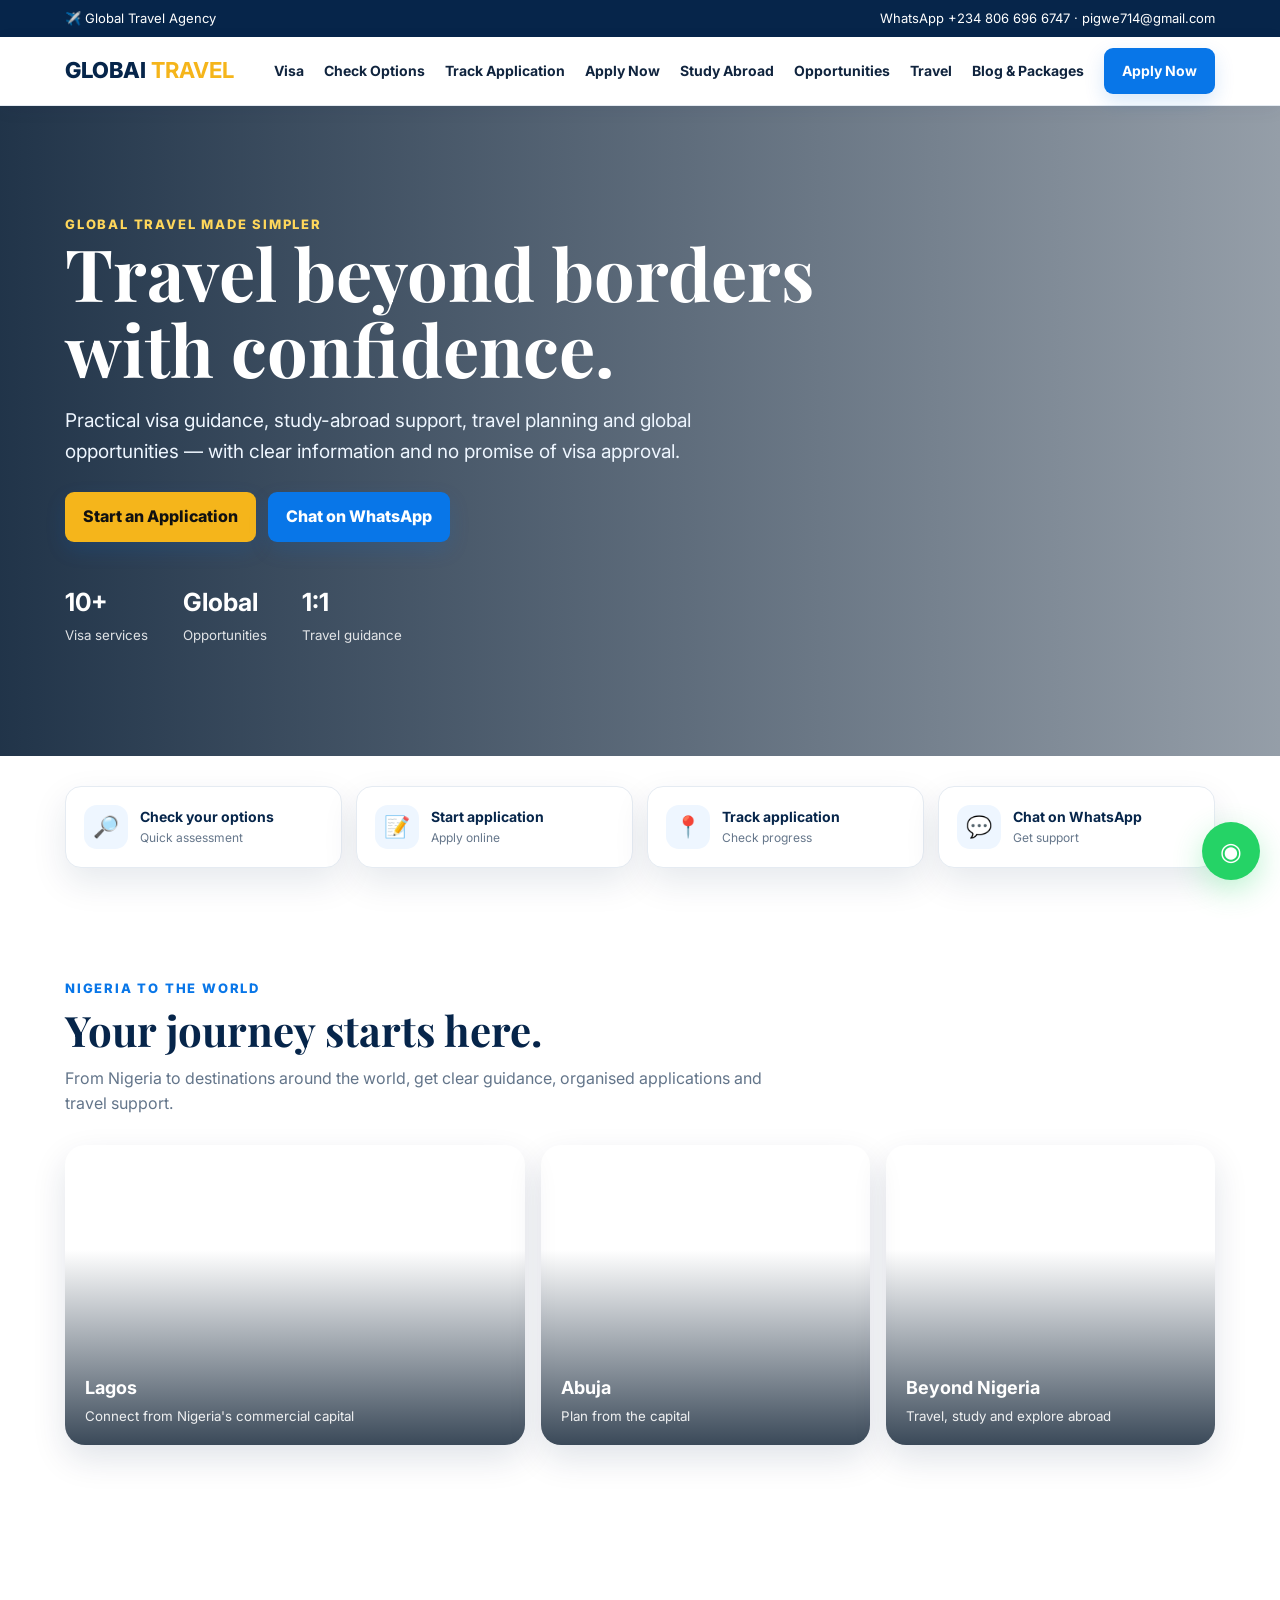
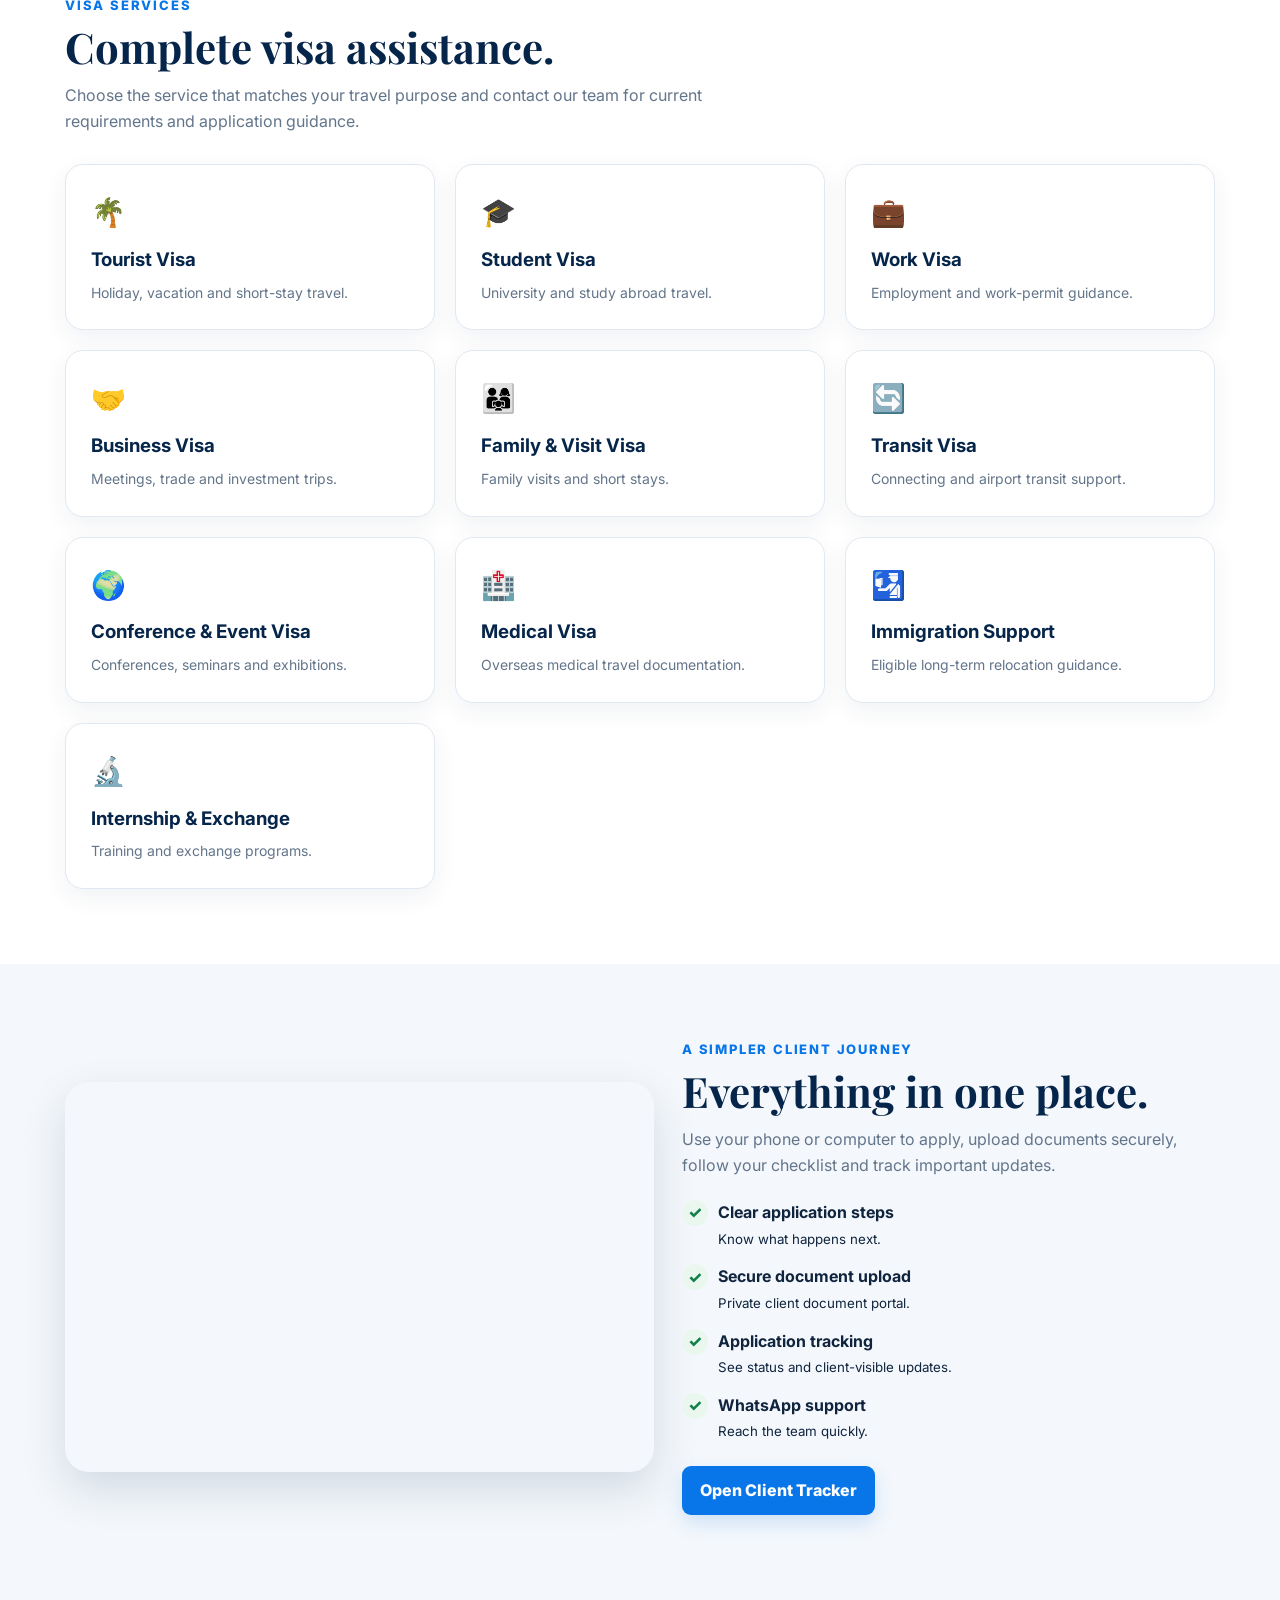
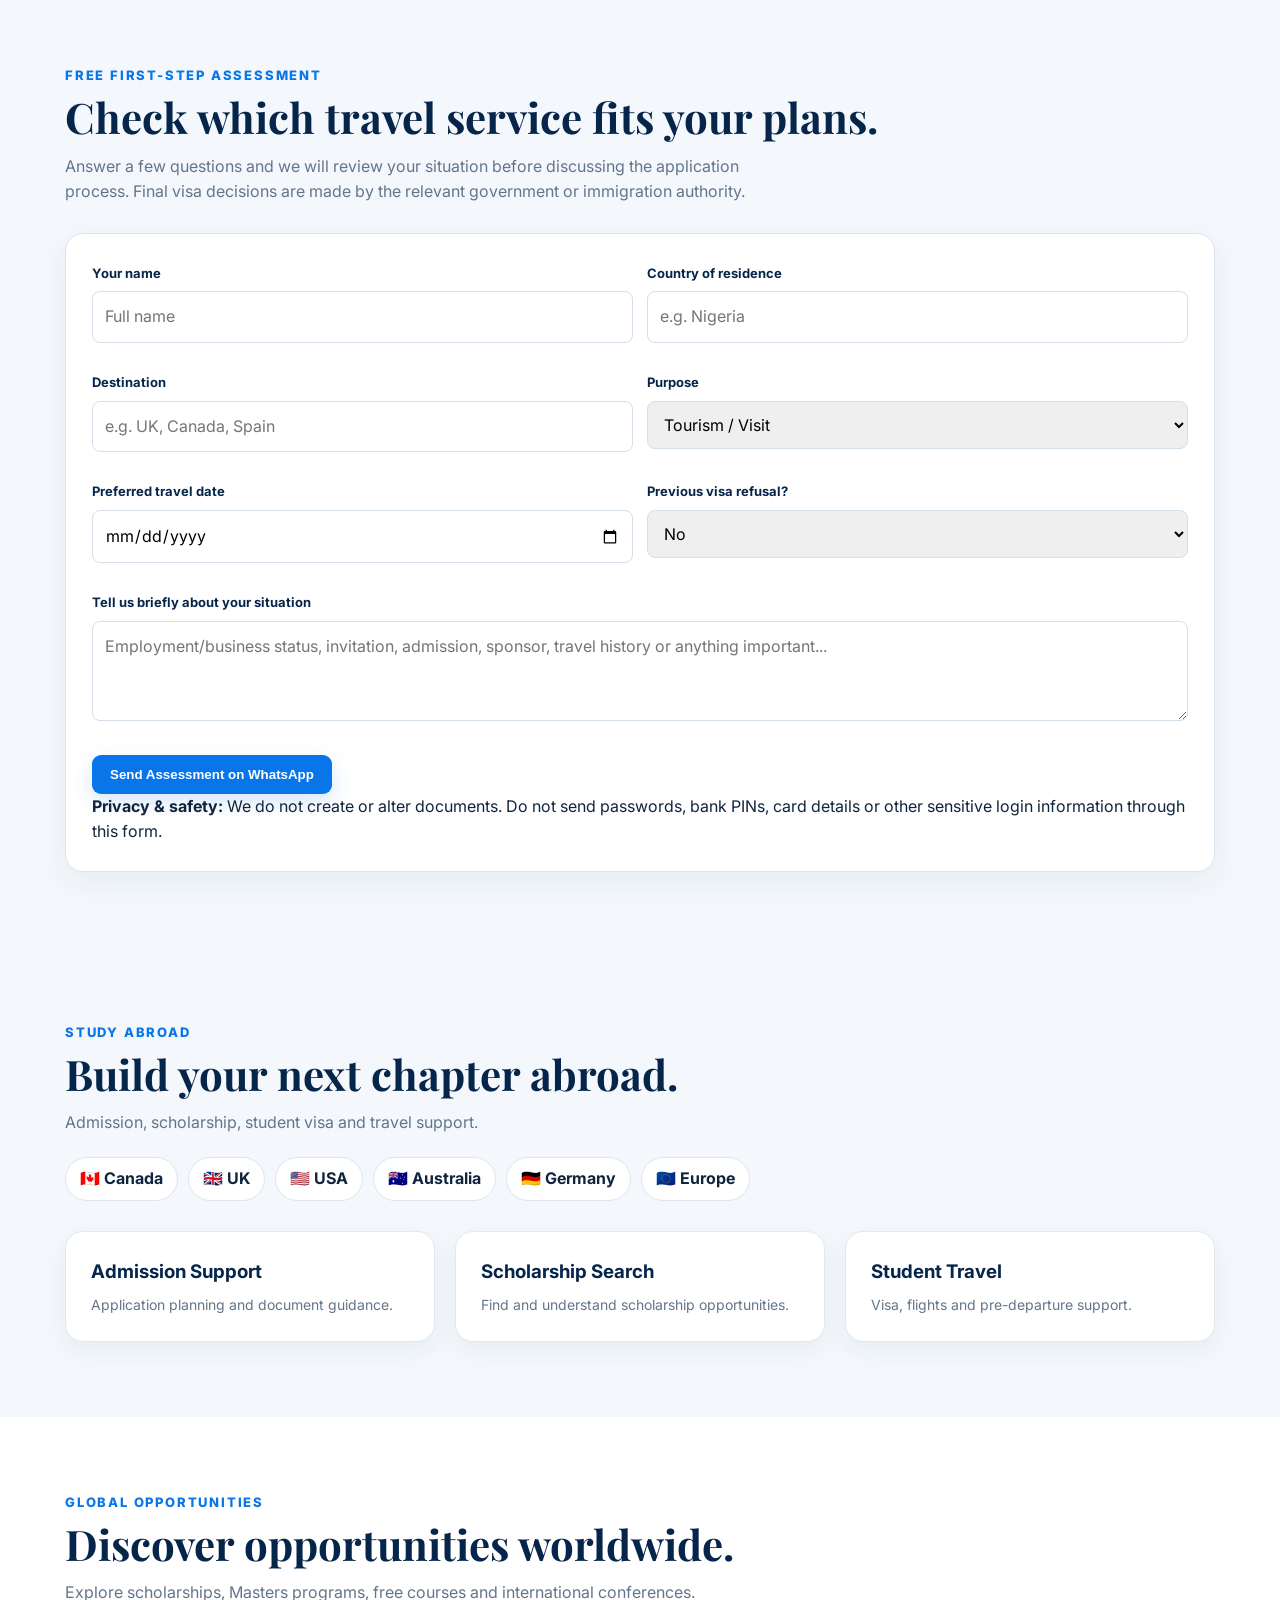
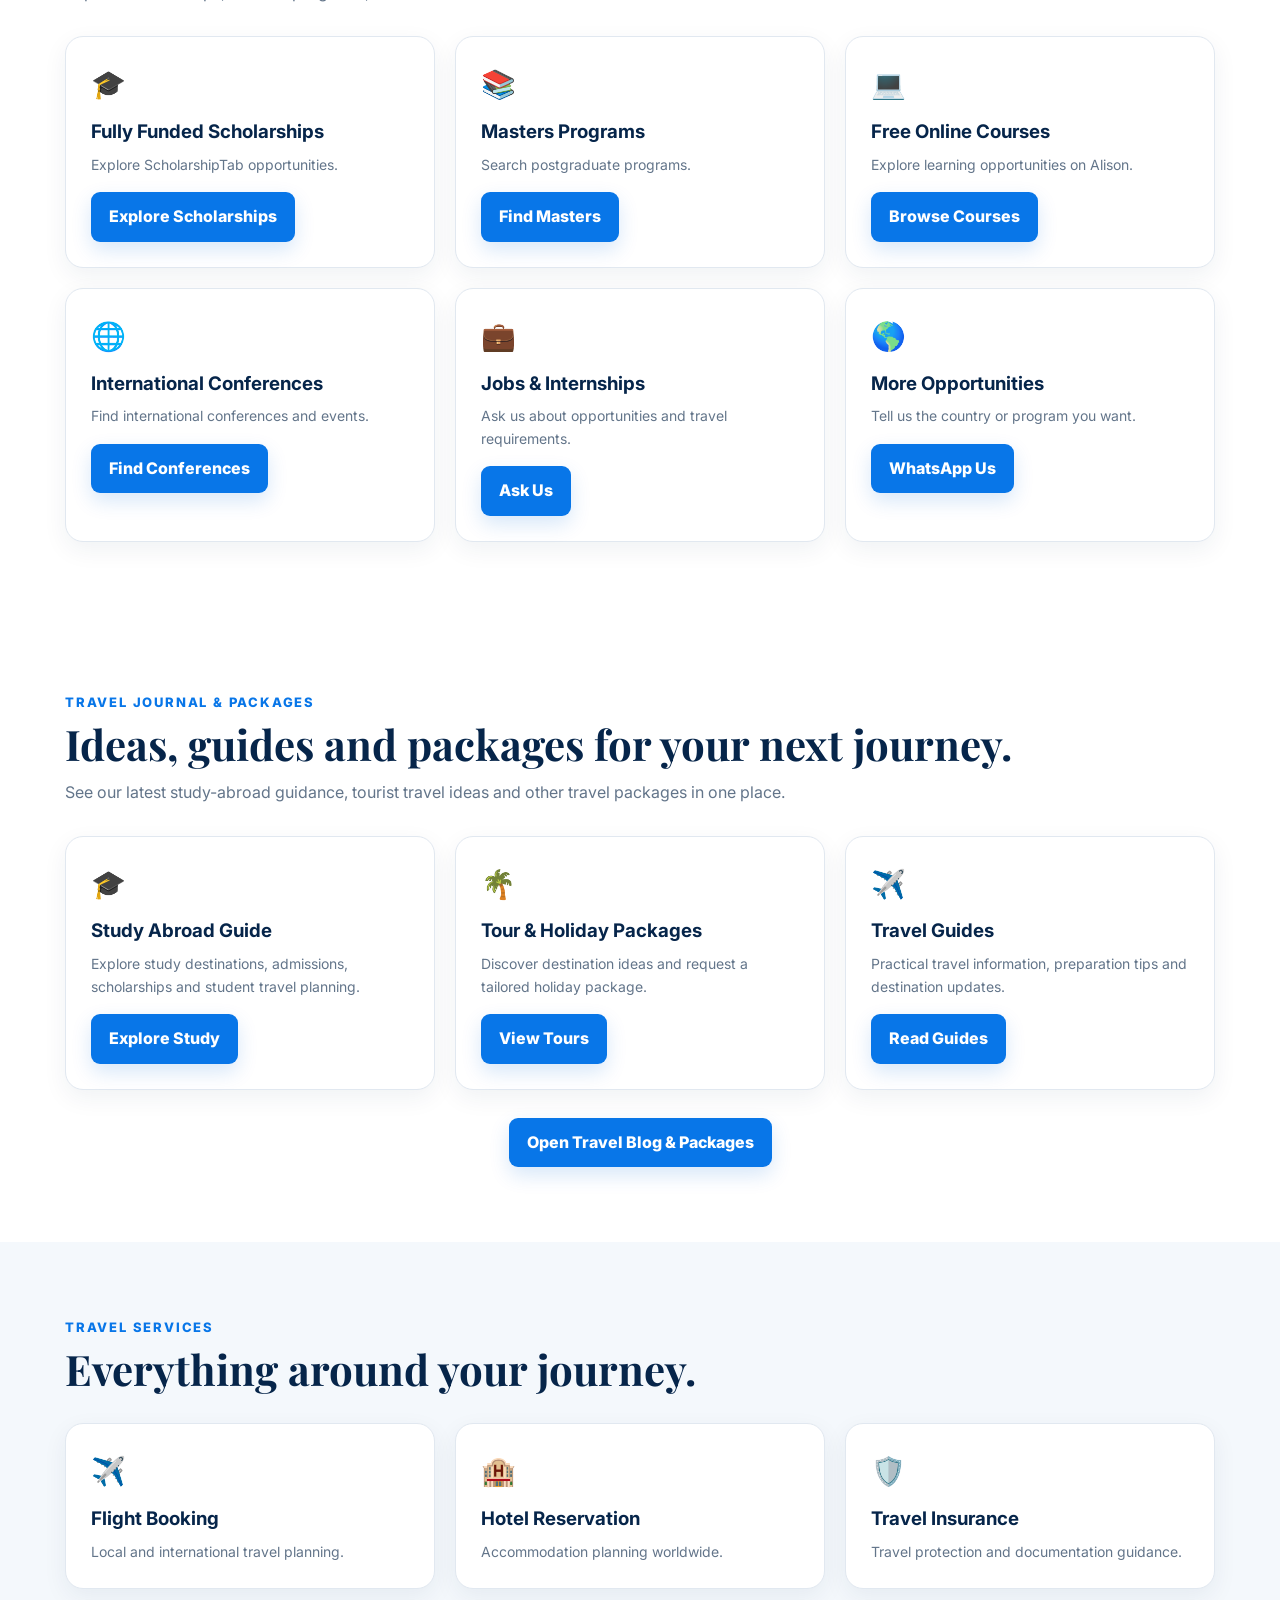
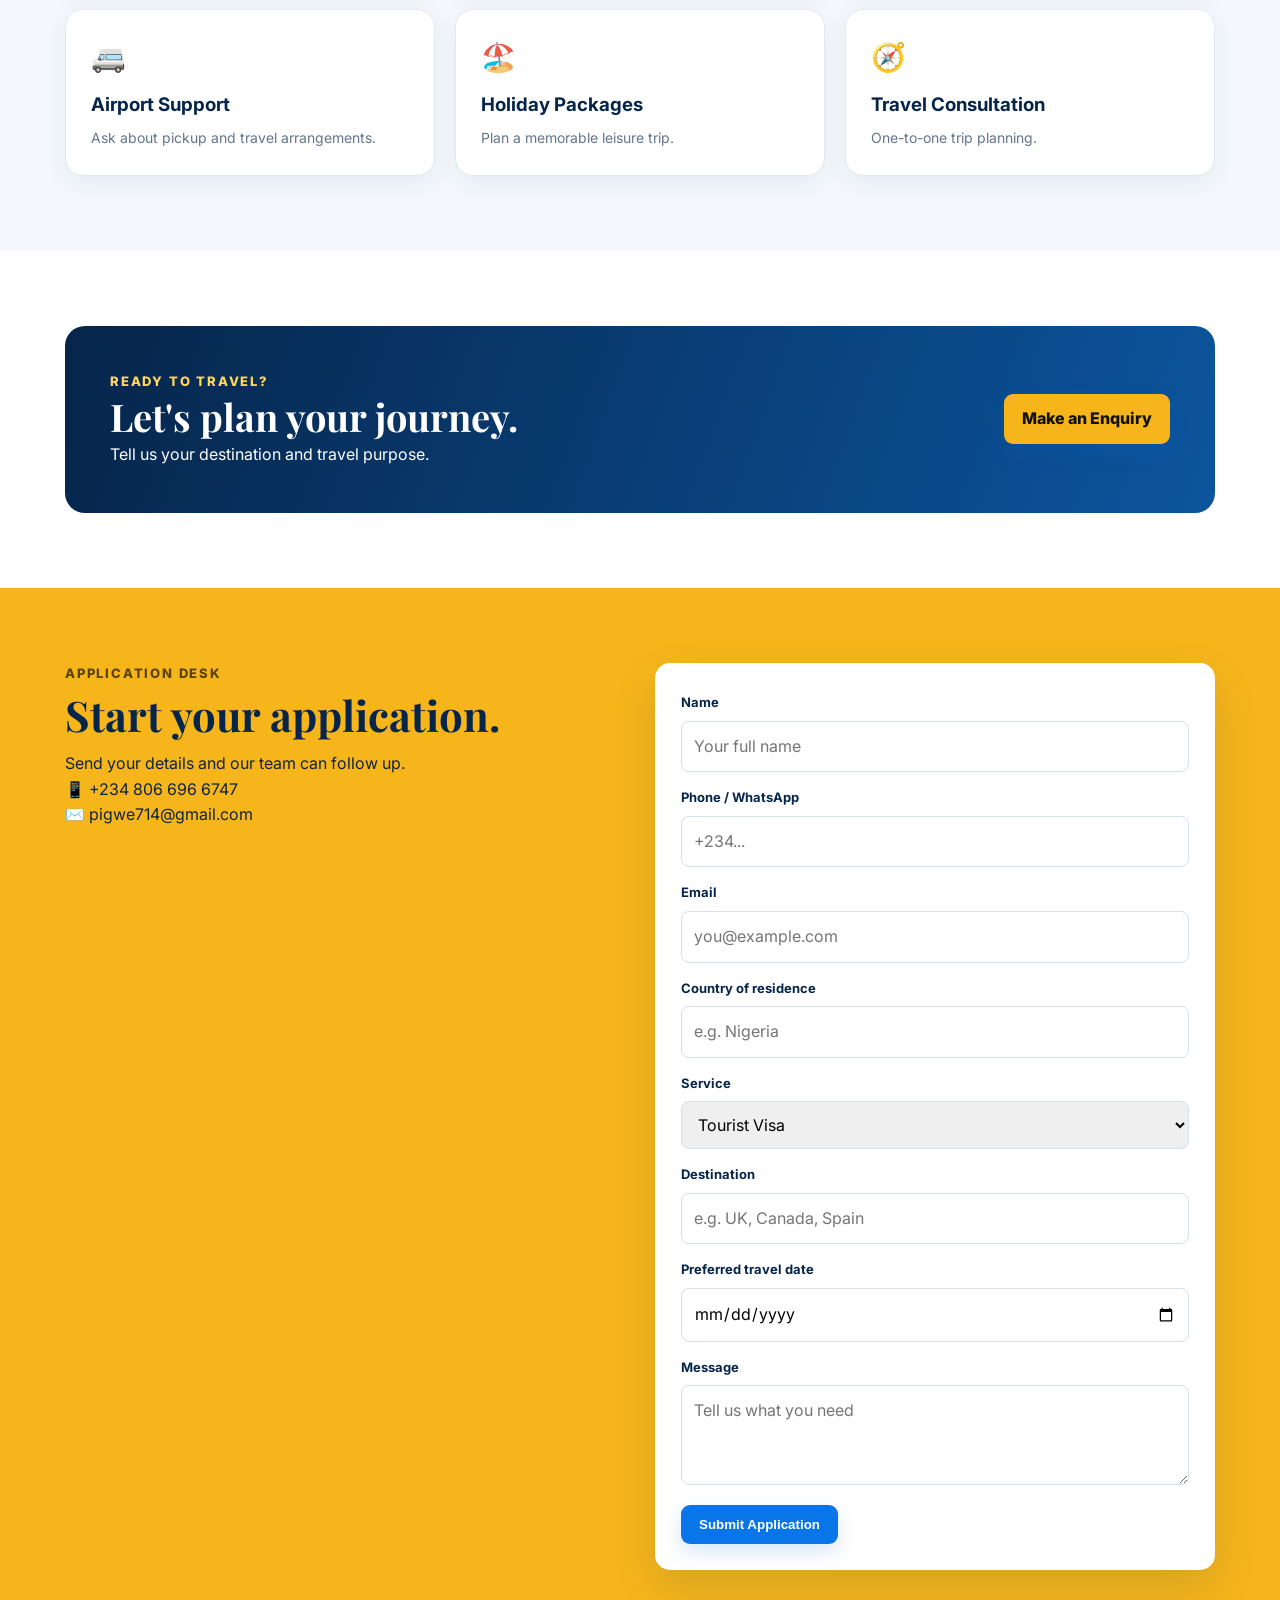
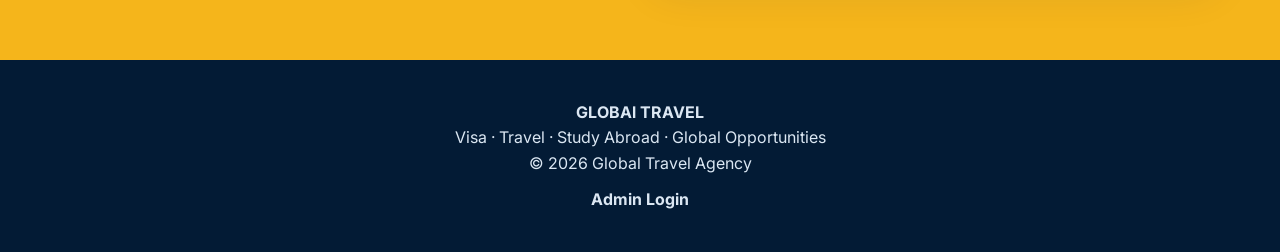
==== commit 8aa25d53: "Add blog and package hub to client homepage" ====
--- a/index.html
+++ b/index.html
@@ -1 +1 @@
-<!doctype html><html lang="en"><head><meta charset="utf-8"><meta name="viewport" content="width=device-width,initial-scale=1"><title>Global Travel | Visa, Travel & Global Opportunities</title><meta name="description" content="Global Travel — visa assistance, travel, study abroad and global opportunities."><link rel="preconnect" href="https://fonts.googleapis.com"><link href="https://fonts.googleapis.com/css2?family=Inter:wght@400;600;700;800&family=Playfair+Display:wght@700&display=swap" rel="stylesheet"><style>:root{--n:#06254a;--b:#0868d7;--g:#f5b51b;--l:#f4f8fc;--m:#63758a}*{box-sizing:border-box;margin:0;padding:0}html{scroll-behavior:smooth}body{font-family:Inter,Arial;color:#132238;line-height:1.6}a{text-decoration:none;color:inherit}.wrap{width:min(1150px,92%);margin:auto}.top{background:var(--n);color:#fff;padding:8px;font-size:13px}.top .wrap{display:flex;justify-content:space-between;gap:10px;flex-wrap:wrap}nav{position:sticky;top:0;z-index:5;background:#fff;border-bottom:1px solid #e5ebf2}.nav{height:72px;display:flex;align-items:center;justify-content:space-between}.logo{font-size:22px;font-weight:800;color:var(--n)}.logo b{color:var(--g)}.links{display:flex;gap:20px;align-items:center}.links a{font-weight:700;font-size:14px}.menu{display:none;border:0;background:none;font-size:25px}.btn{display:inline-block;background:var(--b);color:#fff;padding:12px 18px;border-radius:9px;font-weight:800;border:0;cursor:pointer}.gold{background:var(--g);color:#111}.hero{min-height:610px;color:#fff;display:flex;align-items:center;background:linear-gradient(90deg,#031c38dd,#031c3866),url('https://images.unsplash.com/photo-1436491865332-7a61a109cc05?auto=format&fit=crop&w=1800&q=85') center/cover}.hero h1{font:700 clamp(44px,6vw,72px)/1.05 'Playfair Display';max-width:800px}.hero p{font-size:19px;max-width:700px;margin:20px 0 25px}.actions{display:flex;gap:12px;flex-wrap:wrap}.stats{display:flex;gap:35px;margin-top:40px}.stats strong{display:block;font-size:25px}.stats small{opacity:.85}section{padding:75px 0}.light{background:var(--l)}.ey{color:var(--b);font-size:13px;font-weight:800;text-transform:uppercase;letter-spacing:1.5px}.title{font:700 42px/1.15 'Playfair Display';color:var(--n);margin:7px 0 12px}.intro{color:var(--m);max-width:720px}.grid{display:grid;grid-template-columns:repeat(3,1fr);gap:20px;margin-top:30px}.card{padding:25px;background:#fff;border:1px solid #e1e8f0;border-radius:15px;box-shadow:0 8px 25px #092b5510}.card:hover{transform:translateY(-3px);box-shadow:0 15px 40px #092b5520}.ico{font-size:28px;margin-bottom:10px}.card h3{color:var(--n);margin-bottom:7px}.card p{color:var(--m);font-size:14px}.card .btn{margin-top:16px}.countries{display:flex;gap:10px;flex-wrap:wrap;margin-top:22px}.country{background:#fff;border:1px solid #dce5ef;padding:8px 14px;border-radius:30px;font-weight:700}.banner{background:linear-gradient(110deg,var(--n),#0c559e);color:#fff;border-radius:20px;padding:45px;display:flex;justify-content:space-between;align-items:center;gap:20px}.banner h2{font:700 38px 'Playfair Display'}.contact{background:var(--g)}.contactgrid{display:grid;grid-template-columns:1fr 1fr;gap:30px}.form{background:#fff;padding:25px;border-radius:15px}input,select,textarea{width:100%;padding:12px;border:1px solid #d5dfe9;border-radius:8px;margin:6px 0 12px;font:inherit}textarea{min-height:100px}footer{background:#031b35;color:#dbe7f3;padding:40px 0;text-align:center}.wa{position:fixed;right:20px;bottom:20px;width:58px;height:58px;border-radius:50%;background:#25d366;color:#fff;display:grid;place-items:center;font-size:25px;z-index:10}@media(max-width:800px){.links{display:none;position:absolute;top:72px;left:0;right:0;background:#fff;padding:20px;flex-direction:column;align-items:flex-start}.links.open{display:flex}.menu{display:block}.grid{grid-template-columns:1fr 1fr}.contactgrid{grid-template-columns:1fr}.banner{display:block}.banner .btn{margin-top:18px}}@media(max-width:550px){.grid{grid-template-columns:1fr}.title{font-size:34px}.hero{min-height:570px}.stats{gap:18px}.top .wrap{justify-content:center;text-align:center}}<style>.notice{margin-top:22px;background:#eef7ff;border:1px solid #cfe5fb;border-radius:14px;padding:16px;color:#173b5e;font-size:14px}.steps{counter-reset:step}.step{position:relative;padding-left:58px}.step:before{counter-increment:step;content:counter(step);position:absolute;left:0;top:0;width:38px;height:38px;border-radius:50%;display:grid;place-items:center;background:var(--b);color:#fff;font-weight:800}.assess{background:#fff;border:1px solid #dbe5ef;border-radius:18px;padding:26px;box-shadow:0 10px 30px #092b5510}.assessgrid{display:grid;grid-template-columns:repeat(2,1fr);gap:14px}.assessgrid .full{grid-column:1/-1}label{font-weight:700;font-size:13px;color:var(--n)}@media(max-width:650px){.assessgrid{grid-template-columns:1fr}.assessgrid .full{grid-column:auto}}</style></style><style>:root{--n:#06254a;--b:#0876e8;--g:#f5b51b;--ink:#10243e;--muted:#66778b;--line:#e5ebf2}body{background:#fff;color:var(--ink);overflow-x:hidden}nav{backdrop-filter:blur(12px);background:rgba(255,255,255,.94);box-shadow:0 4px 18px rgba(6,37,74,.05)}.nav{height:68px}.links a{transition:.2s}.links a:hover{color:var(--b)}.hero{min-height:650px;background:linear-gradient(90deg,rgba(2,24,48,.88),rgba(2,24,48,.42)),url('https://images.pexels.com/photos/37505507/pexels-photo-37505507.jpeg?auto=compress&cs=tinysrgb&w=1800') center/cover}.hero .wrap{padding:72px 0}.hero h1{max-width:780px;text-wrap:balance}.hero p{max-width:650px;color:#eef6ff}.ey{letter-spacing:1.8px}.btn{box-shadow:0 8px 20px rgba(8,104,215,.16);transition:transform .2s,box-shadow .2s}.btn:hover{transform:translateY(-2px);box-shadow:0 12px 25px rgba(8,104,215,.22)}.quick{margin-top:-45px;position:relative;z-index:3}.quickgrid{display:grid;grid-template-columns:repeat(4,1fr);gap:14px}.quickcard{background:#fff;border:1px solid var(--line);border-radius:16px;padding:18px;box-shadow:0 14px 35px rgba(6,37,74,.1);display:flex;gap:12px;align-items:center}.quickcard .qicon{width:44px;height:44px;border-radius:13px;background:#eef6ff;display:grid;place-items:center;font-size:21px;flex:0 0 auto}.quickcard strong{display:block;color:var(--n);font-size:14px}.quickcard span{display:block;color:var(--muted);font-size:12px}.visuals{padding-top:35px}.visualgrid{display:grid;grid-template-columns:1.4fr 1fr 1fr;gap:16px;margin-top:28px}.visual{min-height:230px;border-radius:20px;overflow:hidden;position:relative;background-size:cover;background-position:center;box-shadow:0 14px 34px rgba(6,37,74,.12)}.visual.large{min-height:300px}.visual:after{content:"";position:absolute;inset:0;background:linear-gradient(180deg,transparent 35%,rgba(3,22,42,.78))}.visualcopy{position:absolute;left:20px;right:20px;bottom:18px;color:#fff;z-index:1}.visualcopy b{font-size:18px}.visualcopy small{display:block;opacity:.9;margin-top:3px}.card{transition:transform .2s,box-shadow .2s;border-radius:18px}.card:hover{transform:translateY(-4px)}.feature{display:grid;grid-template-columns:1.05fr .95fr;gap:28px;align-items:center}.featureimg{min-height:390px;border-radius:24px;background:url('https://images.pexels.com/photos/31775644/pexels-photo-31775644.jpeg?auto=compress&cs=tinysrgb&w=1200') center/cover;box-shadow:0 18px 45px rgba(6,37,74,.14)}.checks{display:grid;gap:13px;margin-top:22px}.check{display:flex;gap:10px;align-items:flex-start}.check i{font-style:normal;width:26px;height:26px;border-radius:50%;display:grid;place-items:center;background:#e9f7ef;color:#12804a;font-weight:800;flex:0 0 auto}.contact{padding-bottom:90px}.form{box-shadow:0 18px 45px rgba(6,37,74,.12);border:1px solid rgba(255,255,255,.45)}.wa{box-shadow:0 10px 30px rgba(37,211,102,.3)}.mobilebar{display:none}@media(max-width:900px){.quickgrid{grid-template-columns:repeat(2,1fr)}.visualgrid{grid-template-columns:1fr 1fr}.visual.large{grid-column:1/-1}.feature{grid-template-columns:1fr}}@media(max-width:650px){body{padding-bottom:68px}.top{font-size:11px}.nav{height:62px}.links{top:62px}.hero{min-height:610px}.hero .wrap{padding:55px 0}.hero h1{font-size:46px}.hero p{font-size:16px}.actions .btn{width:100%;text-align:center}.stats{margin-top:30px}.quick{margin-top:-25px}.quickgrid{grid-template-columns:1fr 1fr;gap:9px}.quickcard{padding:12px;border-radius:14px;min-height:76px}.quickcard .qicon{width:36px;height:36px;font-size:17px}.quickcard strong{font-size:12px}.quickcard span{font-size:10px}.visualgrid{grid-template-columns:1fr}.visual.large{grid-column:auto;min-height:240px}.visual{min-height:200px}.featureimg{min-height:270px}.title{font-size:32px}section{padding:58px 0}.mobilebar{position:fixed;display:grid;grid-template-columns:repeat(4,1fr);left:0;right:0;bottom:0;height:64px;background:rgba(255,255,255,.97);border-top:1px solid #dfe7ef;z-index:20;box-shadow:0 -8px 25px rgba(6,37,74,.1)}.mobilebar a{display:flex;flex-direction:column;align-items:center;justify-content:center;gap:2px;font-size:10px;font-weight:800;color:#53657a}.mobilebar a b{font-size:18px;line-height:1}.mobilebar a.active{color:var(--b)}.wa{right:14px;bottom:78px;width:52px;height:52px}.contactgrid{gap:18px}}</style></head><body><div class="top"><div class="wrap"><span>✈️ Global Travel Agency</span><span>WhatsApp +234 806 696 6747 · pigwe714@gmail.com</span></div></div><nav><div class="wrap nav"><a class="logo" href="#home">GLOBAl <b>TRAVEL</b></a><button class="menu" id="menu">☰</button><div class="links" id="links"><a href="#visa">Visa</a><a href="#assessment">Check Options</a><a href="tracking.html">Track Application</a><a href="#apply">Apply Now</a><a href="#study">Study Abroad</a><a href="#opportunities">Opportunities</a><a href="#travel">Travel</a><a class="btn" href="#contact">Apply Now</a></div></div></nav><header class="hero" id="home"><div class="wrap"><div class="ey" style="color:#ffd75b">Global travel made simpler</div><h1>Travel beyond borders with confidence.</h1><p>Practical visa guidance, study-abroad support, travel planning and global opportunities — with clear information and no promise of visa approval.</p><div class="actions"><a class="btn gold" href="#contact">Start an Application</a><a class="btn" href="https://wa.me/2348066966747?text=Hello%20Global%20Travel%2C%20I%20want%20to%20make%20an%20application.">Chat on WhatsApp</a></div><div class="stats"><div><strong>10+</strong><small>Visa services</small></div><div><strong>Global</strong><small>Opportunities</small></div><div><strong>1:1</strong><small>Travel guidance</small></div></div></div></header><section class="quick"><div class="wrap"><div class="quickgrid"><a class="quickcard" href="#assessment"><span class="qicon">🔎</span><span><strong>Check your options</strong><span>Quick assessment</span></span></a><a class="quickcard" href="#apply"><span class="qicon">📝</span><span><strong>Start application</strong><span>Apply online</span></span></a><a class="quickcard" href="tracking.html"><span class="qicon">📍</span><span><strong>Track application</strong><span>Check progress</span></span></a><a class="quickcard" href="https://wa.me/2348066966747"><span class="qicon">💬</span><span><strong>Chat on WhatsApp</strong><span>Get support</span></span></a></div></div></section><section class="visuals"><div class="wrap"><div class="ey">Nigeria to the world</div><h2 class="title">Your journey starts here.</h2><p class="intro">From Nigeria to destinations around the world, get clear guidance, organised applications and travel support.</p><div class="visualgrid"><div class="visual large" style="background-image:url('https://images.pexels.com/photos/37505507/pexels-photo-37505507.jpeg?auto=compress&cs=tinysrgb&w=1400')"><div class="visualcopy"><b>Lagos</b><small>Connect from Nigeria's commercial capital</small></div></div><div class="visual" style="background-image:url('https://images.pexels.com/photos/31775644/pexels-photo-31775644.jpeg?auto=compress&cs=tinysrgb&w=1000')"><div class="visualcopy"><b>Abuja</b><small>Plan from the capital</small></div></div><div class="visual" style="background-image:url('https://images.unsplash.com/photo-1436491865332-7a61a109cc05?auto=format&fit=crop&w=1000&q=80')"><div class="visualcopy"><b>Beyond Nigeria</b><small>Travel, study and explore abroad</small></div></div></div></div></section><section id="visa"><div class="wrap"><div class="ey">Visa services</div><h2 class="title">Complete visa assistance.</h2><p class="intro">Choose the service that matches your travel purpose and contact our team for current requirements and application guidance.</p><div class="grid"><div class="card"><div class="ico">🌴</div><h3>Tourist Visa</h3><p>Holiday, vacation and short-stay travel.</p></div><div class="card"><div class="ico">🎓</div><h3>Student Visa</h3><p>University and study abroad travel.</p></div><div class="card"><div class="ico">💼</div><h3>Work Visa</h3><p>Employment and work-permit guidance.</p></div><div class="card"><div class="ico">🤝</div><h3>Business Visa</h3><p>Meetings, trade and investment trips.</p></div><div class="card"><div class="ico">👨‍👩‍👧</div><h3>Family & Visit Visa</h3><p>Family visits and short stays.</p></div><div class="card"><div class="ico">🔄</div><h3>Transit Visa</h3><p>Connecting and airport transit support.</p></div><div class="card"><div class="ico">🌍</div><h3>Conference & Event Visa</h3><p>Conferences, seminars and exhibitions.</p></div><div class="card"><div class="ico">🏥</div><h3>Medical Visa</h3><p>Overseas medical travel documentation.</p></div><div class="card"><div class="ico">🛂</div><h3>Immigration Support</h3><p>Eligible long-term relocation guidance.</p></div><div class="card"><div class="ico">🔬</div><h3>Internship & Exchange</h3><p>Training and exchange programs.</p></div></div></div></section><section class="light"><div class="wrap feature"><div class="featureimg"></div><div><div class="ey">A simpler client journey</div><h2 class="title">Everything in one place.</h2><p class="intro">Use your phone or computer to apply, upload documents securely, follow your checklist and track important updates.</p><div class="checks"><div class="check"><i>✓</i><span><b>Clear application steps</b><br><small>Know what happens next.</small></span></div><div class="check"><i>✓</i><span><b>Secure document upload</b><br><small>Private client document portal.</small></span></div><div class="check"><i>✓</i><span><b>Application tracking</b><br><small>See status and client-visible updates.</small></span></div><div class="check"><i>✓</i><span><b>WhatsApp support</b><br><small>Reach the team quickly.</small></span></div></div><a class="btn" href="tracking.html" style="margin-top:22px">Open Client Tracker</a></div></div></section><section id="assessment" class="light"><div class="wrap"><div class="ey">Free first-step assessment</div><h2 class="title">Check which travel service fits your plans.</h2><p class="intro">Answer a few questions and we will review your situation before discussing the application process. Final visa decisions are made by the relevant government or immigration authority.</p><div class="assess" style="margin-top:28px"><form id="assessmentForm" class="assessgrid"><div><label>Your name</label><input id="aName" required placeholder="Full name"></div><div><label>Country of residence</label><input id="aResidence" required placeholder="e.g. Nigeria"></div><div><label>Destination</label><input id="aDestination" required placeholder="e.g. UK, Canada, Spain"></div><div><label>Purpose</label><select id="aPurpose"><option>Tourism / Visit</option><option>Study</option><option>Work</option><option>Business</option><option>Conference / Event</option><option>Family Visit</option><option>Medical Travel</option><option>Transit</option><option>Other</option></select></div><div><label>Preferred travel date</label><input id="aDate" type="date"></div><div><label>Previous visa refusal?</label><select id="aRefusal"><option>No</option><option>Yes</option><option>Not sure</option></select></div><div class="full"><label>Tell us briefly about your situation</label><textarea id="aMessage" placeholder="Employment/business status, invitation, admission, sponsor, travel history or anything important..."></textarea></div><div class="full"><button class="btn" type="submit">Send Assessment on WhatsApp</button></div></form><div class="notice"><strong>Privacy & safety:</strong> We do not create or alter documents. Do not send passwords, bank PINs, card details or other sensitive login information through this form.</div></div></div></section><section class="light" id="study"><div class="wrap"><div class="ey">Study abroad</div><h2 class="title">Build your next chapter abroad.</h2><p class="intro">Admission, scholarship, student visa and travel support.</p><div class="countries"><span class="country">🇨🇦 Canada</span><span class="country">🇬🇧 UK</span><span class="country">🇺🇸 USA</span><span class="country">🇦🇺 Australia</span><span class="country">🇩🇪 Germany</span><span class="country">🇪🇺 Europe</span></div><div class="grid"><div class="card"><h3>Admission Support</h3><p>Application planning and document guidance.</p></div><div class="card"><h3>Scholarship Search</h3><p>Find and understand scholarship opportunities.</p></div><div class="card"><h3>Student Travel</h3><p>Visa, flights and pre-departure support.</p></div></div></div></section><section id="opportunities"><div class="wrap"><div class="ey">Global opportunities</div><h2 class="title">Discover opportunities worldwide.</h2><p class="intro">Explore scholarships, Masters programs, free courses and international conferences.</p><div class="grid"><div class="card"><div class="ico">🎓</div><h3>Fully Funded Scholarships</h3><p>Explore ScholarshipTab opportunities.</p><a class="btn" target="_blank" href="https://scholarshiptab.com">Explore Scholarships</a></div><div class="card"><div class="ico">📚</div><h3>Masters Programs</h3><p>Search postgraduate programs.</p><a class="btn" target="_blank" href="https://www.mastersportal.com">Find Masters</a></div><div class="card"><div class="ico">💻</div><h3>Free Online Courses</h3><p>Explore learning opportunities on Alison.</p><a class="btn" target="_blank" href="https://alison.com">Browse Courses</a></div><div class="card"><div class="ico">🌐</div><h3>International Conferences</h3><p>Find international conferences and events.</p><a class="btn" target="_blank" href="https://conferencealerts.co.in/international-conference">Find Conferences</a></div><div class="card"><div class="ico">💼</div><h3>Jobs & Internships</h3><p>Ask us about opportunities and travel requirements.</p><a class="btn" href="#contact">Ask Us</a></div><div class="card"><div class="ico">🌎</div><h3>More Opportunities</h3><p>Tell us the country or program you want.</p><a class="btn" href="https://wa.me/2348066966747">WhatsApp Us</a></div></div></div></section><section id="travel" class="light"><div class="wrap"><div class="ey">Travel services</div><h2 class="title">Everything around your journey.</h2><div class="grid"><div class="card"><div class="ico">✈️</div><h3>Flight Booking</h3><p>Local and international travel planning.</p></div><div class="card"><div class="ico">🏨</div><h3>Hotel Reservation</h3><p>Accommodation planning worldwide.</p></div><div class="card"><div class="ico">🛡️</div><h3>Travel Insurance</h3><p>Travel protection and documentation guidance.</p></div><div class="card"><div class="ico">🚐</div><h3>Airport Support</h3><p>Ask about pickup and travel arrangements.</p></div><div class="card"><div class="ico">🏖️</div><h3>Holiday Packages</h3><p>Plan a memorable leisure trip.</p></div><div class="card"><div class="ico">🧭</div><h3>Travel Consultation</h3><p>One-to-one trip planning.</p></div></div></div></section><section><div class="wrap"><div class="banner"><div><div class="ey" style="color:#ffd75b">Ready to travel?</div><h2>Let's plan your journey.</h2><p>Tell us your destination and travel purpose.</p></div><a class="btn gold" href="#contact">Make an Enquiry</a></div></div></section><section class="contact" id="contact"><div class="wrap contactgrid"><div><div class="ey" style="color:#5b4300">Application desk</div><h2 class="title">Start your application.</h2><p>Send your details and our team can follow up.</p><p>📱 <a href="https://wa.me/2348066966747">+234 806 696 6747</a></p><p>✉️ <a href="mailto:pigwe714@gmail.com">pigwe714@gmail.com</a></p></div><form class="form" id="apply"><label>Name</label><input id="name" required placeholder="Your full name"><label>Phone / WhatsApp</label><input id="phone" required placeholder="+234..."><label>Email</label><input id="cEmail" type="email" placeholder="you@example.com"><label>Country of residence</label><input id="cCountry" placeholder="e.g. Nigeria"><label>Service</label><select id="service"><option>Tourist Visa</option><option>Student Visa</option><option>Work Visa</option><option>Business Visa</option><option>Family & Visit Visa</option><option>Conference & Event Visa</option><option>Medical Visa</option><option>Study Abroad</option><option>Flight / Hotel</option><option>Other</option></select><label>Destination</label><input id="cDestination" placeholder="e.g. UK, Canada, Spain"><label>Preferred travel date</label><input id="cDate" type="date"><label>Message</label><textarea id="msg" placeholder="Tell us what you need"></textarea><button class="btn" type="submit">Submit Application</button><div id="applyResult" class="notice" style="display:none;margin-top:14px"></div></form></div></section><footer><div class="wrap"><b>GLOBAl TRAVEL</b><p>Visa · Travel · Study Abroad · Global Opportunities</p><p>© 2026 Global Travel Agency</p><p style="margin-top:10px"><a href="admin.html" style="color:#dbe7f3;font-weight:700">Admin Login</a></p></div></footer><div class="mobilebar"><a href="#home" class="active"><b>⌂</b>Home</a><a href="#visa"><b>🛂</b>Visa</a><a href="tracking.html"><b>📍</b>Track</a><a href="https://wa.me/2348066966747"><b>💬</b>WhatsApp</a></div><a class="wa" href="https://wa.me/2348066966747">◉</a><script>const m=document.getElementById('menu'),l=document.getElementById('links');m.onclick=()=>l.classList.toggle('open');document.getElementById('apply').onsubmit=async e=>{e.preventDefault();const out=document.getElementById('applyResult'),btn=e.target.querySelector('button[type="submit"]');out.style.display='block';out.className='notice';out.textContent='Submitting your application...';btn.disabled=true;try{const payload={p_full_name:document.getElementById('name').value.trim(),p_email:document.getElementById('cEmail').value.trim()||null,p_phone:document.getElementById('phone').value.trim(),p_country_of_residence:document.getElementById('cCountry').value.trim()||null,p_service_type:document.getElementById('service').value,p_destination:document.getElementById('cDestination').value.trim()||null,p_purpose:document.getElementById('service').value,p_travel_date:document.getElementById('cDate').value||null,p_client_message:document.getElementById('msg').value.trim()||null};const r=await fetch('https://eavamfsbasjvngeqsyua.supabase.co/rest/v1/rpc/gta_create_application',{method:'POST',headers:{apikey:'sb_publishable_E40QKzlb3dtIoawvmxPHfA_07t2XIxu',Authorization:'Bearer sb_publishable_E40QKzlb3dtIoawvmxPHfA_07t2XIxu','Content-Type':'application/json'},body:JSON.stringify(payload)});const d=await r.json();if(!r.ok)throw new Error(d.message||d.error||'Application could not be submitted');const row=Array.isArray(d)?d[0]:d;const ref=row&&row.reference_code;const uploadToken=row&&row.upload_token;out.className='notice ok';out.innerHTML='<strong>Application received.</strong><br>Your Global Travel reference is <b>'+ref+'</b>.<br><strong>Secure document upload token:</strong> <b>'+uploadToken+'</b><br>Save both codes. The token is needed to upload documents securely. <a href="tracking.html" style="color:#0868d7;font-weight:800">Track application</a><br><br><a class="btn" href="https://wa.me/2348066966747?text='+encodeURIComponent('Hello Global Travel, I submitted application '+ref+' and would like to follow up.')+'">Continue on WhatsApp</a>';e.target.reset();}catch(err){out.textContent='We could not submit the application right now. Please use WhatsApp to contact Global Travel.';}finally{btn.disabled=false;}};document.getElementById('assessmentForm').onsubmit=e=>{e.preventDefault();let t=`Hello Global Travel, I want a visa/travel assessment.\nName: ${document.getElementById('aName').value}\nResidence: ${document.getElementById('aResidence').value}\nDestination: ${document.getElementById('aDestination').value}\nPurpose: ${document.getElementById('aPurpose').value}\nTravel date: ${document.getElementById('aDate').value||'Not decided'}\nPrevious refusal: ${document.getElementById('aRefusal').value}\nSituation: ${document.getElementById('aMessage').value}`;location.href='https://wa.me/2348066966747?text='+encodeURIComponent(t)}</script></body></html>
+<!doctype html><html lang="en"><head><meta charset="utf-8"><meta name="viewport" content="width=device-width,initial-scale=1"><title>Global Travel | Visa, Travel & Global Opportunities</title><meta name="description" content="Global Travel — visa assistance, travel, study abroad and global opportunities."><link rel="preconnect" href="https://fonts.googleapis.com"><link href="https://fonts.googleapis.com/css2?family=Inter:wght@400;600;700;800&family=Playfair+Display:wght@700&display=swap" rel="stylesheet"><style>:root{--n:#06254a;--b:#0868d7;--g:#f5b51b;--l:#f4f8fc;--m:#63758a}*{box-sizing:border-box;margin:0;padding:0}html{scroll-behavior:smooth}body{font-family:Inter,Arial;color:#132238;line-height:1.6}a{text-decoration:none;color:inherit}.wrap{width:min(1150px,92%);margin:auto}.top{background:var(--n);color:#fff;padding:8px;font-size:13px}.top .wrap{display:flex;justify-content:space-between;gap:10px;flex-wrap:wrap}nav{position:sticky;top:0;z-index:5;background:#fff;border-bottom:1px solid #e5ebf2}.nav{height:72px;display:flex;align-items:center;justify-content:space-between}.logo{font-size:22px;font-weight:800;color:var(--n)}.logo b{color:var(--g)}.links{display:flex;gap:20px;align-items:center}.links a{font-weight:700;font-size:14px}.menu{display:none;border:0;background:none;font-size:25px}.btn{display:inline-block;background:var(--b);color:#fff;padding:12px 18px;border-radius:9px;font-weight:800;border:0;cursor:pointer}.gold{background:var(--g);color:#111}.hero{min-height:610px;color:#fff;display:flex;align-items:center;background:linear-gradient(90deg,#031c38dd,#031c3866),url('https://images.unsplash.com/photo-1436491865332-7a61a109cc05?auto=format&fit=crop&w=1800&q=85') center/cover}.hero h1{font:700 clamp(44px,6vw,72px)/1.05 'Playfair Display';max-width:800px}.hero p{font-size:19px;max-width:700px;margin:20px 0 25px}.actions{display:flex;gap:12px;flex-wrap:wrap}.stats{display:flex;gap:35px;margin-top:40px}.stats strong{display:block;font-size:25px}.stats small{opacity:.85}section{padding:75px 0}.light{background:var(--l)}.ey{color:var(--b);font-size:13px;font-weight:800;text-transform:uppercase;letter-spacing:1.5px}.title{font:700 42px/1.15 'Playfair Display';color:var(--n);margin:7px 0 12px}.intro{color:var(--m);max-width:720px}.grid{display:grid;grid-template-columns:repeat(3,1fr);gap:20px;margin-top:30px}.card{padding:25px;background:#fff;border:1px solid #e1e8f0;border-radius:15px;box-shadow:0 8px 25px #092b5510}.card:hover{transform:translateY(-3px);box-shadow:0 15px 40px #092b5520}.ico{font-size:28px;margin-bottom:10px}.card h3{color:var(--n);margin-bottom:7px}.card p{color:var(--m);font-size:14px}.card .btn{margin-top:16px}.countries{display:flex;gap:10px;flex-wrap:wrap;margin-top:22px}.country{background:#fff;border:1px solid #dce5ef;padding:8px 14px;border-radius:30px;font-weight:700}.banner{background:linear-gradient(110deg,var(--n),#0c559e);color:#fff;border-radius:20px;padding:45px;display:flex;justify-content:space-between;align-items:center;gap:20px}.banner h2{font:700 38px 'Playfair Display'}.contact{background:var(--g)}.contactgrid{display:grid;grid-template-columns:1fr 1fr;gap:30px}.form{background:#fff;padding:25px;border-radius:15px}input,select,textarea{width:100%;padding:12px;border:1px solid #d5dfe9;border-radius:8px;margin:6px 0 12px;font:inherit}textarea{min-height:100px}footer{background:#031b35;color:#dbe7f3;padding:40px 0;text-align:center}.wa{position:fixed;right:20px;bottom:20px;width:58px;height:58px;border-radius:50%;background:#25d366;color:#fff;display:grid;place-items:center;font-size:25px;z-index:10}@media(max-width:800px){.links{display:none;position:absolute;top:72px;left:0;right:0;background:#fff;padding:20px;flex-direction:column;align-items:flex-start}.links.open{display:flex}.menu{display:block}.grid{grid-template-columns:1fr 1fr}.contactgrid{grid-template-columns:1fr}.banner{display:block}.banner .btn{margin-top:18px}}@media(max-width:550px){.grid{grid-template-columns:1fr}.title{font-size:34px}.hero{min-height:570px}.stats{gap:18px}.top .wrap{justify-content:center;text-align:center}}<style>.notice{margin-top:22px;background:#eef7ff;border:1px solid #cfe5fb;border-radius:14px;padding:16px;color:#173b5e;font-size:14px}.steps{counter-reset:step}.step{position:relative;padding-left:58px}.step:before{counter-increment:step;content:counter(step);position:absolute;left:0;top:0;width:38px;height:38px;border-radius:50%;display:grid;place-items:center;background:var(--b);color:#fff;font-weight:800}.assess{background:#fff;border:1px solid #dbe5ef;border-radius:18px;padding:26px;box-shadow:0 10px 30px #092b5510}.assessgrid{display:grid;grid-template-columns:repeat(2,1fr);gap:14px}.assessgrid .full{grid-column:1/-1}label{font-weight:700;font-size:13px;color:var(--n)}@media(max-width:650px){.assessgrid{grid-template-columns:1fr}.assessgrid .full{grid-column:auto}}</style></style><style>:root{--n:#06254a;--b:#0876e8;--g:#f5b51b;--ink:#10243e;--muted:#66778b;--line:#e5ebf2}body{background:#fff;color:var(--ink);overflow-x:hidden}nav{backdrop-filter:blur(12px);background:rgba(255,255,255,.94);box-shadow:0 4px 18px rgba(6,37,74,.05)}.nav{height:68px}.links a{transition:.2s}.links a:hover{color:var(--b)}.hero{min-height:650px;background:linear-gradient(90deg,rgba(2,24,48,.88),rgba(2,24,48,.42)),url('https://images.pexels.com/photos/37505507/pexels-photo-37505507.jpeg?auto=compress&cs=tinysrgb&w=1800') center/cover}.hero .wrap{padding:72px 0}.hero h1{max-width:780px;text-wrap:balance}.hero p{max-width:650px;color:#eef6ff}.ey{letter-spacing:1.8px}.btn{box-shadow:0 8px 20px rgba(8,104,215,.16);transition:transform .2s,box-shadow .2s}.btn:hover{transform:translateY(-2px);box-shadow:0 12px 25px rgba(8,104,215,.22)}.quick{margin-top:-45px;position:relative;z-index:3}.quickgrid{display:grid;grid-template-columns:repeat(4,1fr);gap:14px}.quickcard{background:#fff;border:1px solid var(--line);border-radius:16px;padding:18px;box-shadow:0 14px 35px rgba(6,37,74,.1);display:flex;gap:12px;align-items:center}.quickcard .qicon{width:44px;height:44px;border-radius:13px;background:#eef6ff;display:grid;place-items:center;font-size:21px;flex:0 0 auto}.quickcard strong{display:block;color:var(--n);font-size:14px}.quickcard span{display:block;color:var(--muted);font-size:12px}.visuals{padding-top:35px}.visualgrid{display:grid;grid-template-columns:1.4fr 1fr 1fr;gap:16px;margin-top:28px}.visual{min-height:230px;border-radius:20px;overflow:hidden;position:relative;background-size:cover;background-position:center;box-shadow:0 14px 34px rgba(6,37,74,.12)}.visual.large{min-height:300px}.visual:after{content:"";position:absolute;inset:0;background:linear-gradient(180deg,transparent 35%,rgba(3,22,42,.78))}.visualcopy{position:absolute;left:20px;right:20px;bottom:18px;color:#fff;z-index:1}.visualcopy b{font-size:18px}.visualcopy small{display:block;opacity:.9;margin-top:3px}.card{transition:transform .2s,box-shadow .2s;border-radius:18px}.card:hover{transform:translateY(-4px)}.feature{display:grid;grid-template-columns:1.05fr .95fr;gap:28px;align-items:center}.featureimg{min-height:390px;border-radius:24px;background:url('https://images.pexels.com/photos/31775644/pexels-photo-31775644.jpeg?auto=compress&cs=tinysrgb&w=1200') center/cover;box-shadow:0 18px 45px rgba(6,37,74,.14)}.checks{display:grid;gap:13px;margin-top:22px}.check{display:flex;gap:10px;align-items:flex-start}.check i{font-style:normal;width:26px;height:26px;border-radius:50%;display:grid;place-items:center;background:#e9f7ef;color:#12804a;font-weight:800;flex:0 0 auto}.contact{padding-bottom:90px}.form{box-shadow:0 18px 45px rgba(6,37,74,.12);border:1px solid rgba(255,255,255,.45)}.wa{box-shadow:0 10px 30px rgba(37,211,102,.3)}.mobilebar{display:none}@media(max-width:900px){.quickgrid{grid-template-columns:repeat(2,1fr)}.visualgrid{grid-template-columns:1fr 1fr}.visual.large{grid-column:1/-1}.feature{grid-template-columns:1fr}}@media(max-width:650px){body{padding-bottom:68px}.top{font-size:11px}.nav{height:62px}.links{top:62px}.hero{min-height:610px}.hero .wrap{padding:55px 0}.hero h1{font-size:46px}.hero p{font-size:16px}.actions .btn{width:100%;text-align:center}.stats{margin-top:30px}.quick{margin-top:-25px}.quickgrid{grid-template-columns:1fr 1fr;gap:9px}.quickcard{padding:12px;border-radius:14px;min-height:76px}.quickcard .qicon{width:36px;height:36px;font-size:17px}.quickcard strong{font-size:12px}.quickcard span{font-size:10px}.visualgrid{grid-template-columns:1fr}.visual.large{grid-column:auto;min-height:240px}.visual{min-height:200px}.featureimg{min-height:270px}.title{font-size:32px}section{padding:58px 0}.mobilebar{position:fixed;display:grid;grid-template-columns:repeat(4,1fr);left:0;right:0;bottom:0;height:64px;background:rgba(255,255,255,.97);border-top:1px solid #dfe7ef;z-index:20;box-shadow:0 -8px 25px rgba(6,37,74,.1)}.mobilebar a{display:flex;flex-direction:column;align-items:center;justify-content:center;gap:2px;font-size:10px;font-weight:800;color:#53657a}.mobilebar a b{font-size:18px;line-height:1}.mobilebar a.active{color:var(--b)}.wa{right:14px;bottom:78px;width:52px;height:52px}.contactgrid{gap:18px}}</style></head><body><div class="top"><div class="wrap"><span>✈️ Global Travel Agency</span><span>WhatsApp +234 806 696 6747 · pigwe714@gmail.com</span></div></div><nav><div class="wrap nav"><a class="logo" href="#home">GLOBAl <b>TRAVEL</b></a><button class="menu" id="menu">☰</button><div class="links" id="links"><a href="#visa">Visa</a><a href="#assessment">Check Options</a><a href="tracking.html">Track Application</a><a href="#apply">Apply Now</a><a href="#study">Study Abroad</a><a href="#opportunities">Opportunities</a><a href="#travel">Travel</a><a href="blog.html">Blog & Packages</a><a class="btn" href="#contact">Apply Now</a></div></div></nav><header class="hero" id="home"><div class="wrap"><div class="ey" style="color:#ffd75b">Global travel made simpler</div><h1>Travel beyond borders with confidence.</h1><p>Practical visa guidance, study-abroad support, travel planning and global opportunities — with clear information and no promise of visa approval.</p><div class="actions"><a class="btn gold" href="#contact">Start an Application</a><a class="btn" href="https://wa.me/2348066966747?text=Hello%20Global%20Travel%2C%20I%20want%20to%20make%20an%20application.">Chat on WhatsApp</a></div><div class="stats"><div><strong>10+</strong><small>Visa services</small></div><div><strong>Global</strong><small>Opportunities</small></div><div><strong>1:1</strong><small>Travel guidance</small></div></div></div></header><section class="quick"><div class="wrap"><div class="quickgrid"><a class="quickcard" href="#assessment"><span class="qicon">🔎</span><span><strong>Check your options</strong><span>Quick assessment</span></span></a><a class="quickcard" href="#apply"><span class="qicon">📝</span><span><strong>Start application</strong><span>Apply online</span></span></a><a class="quickcard" href="tracking.html"><span class="qicon">📍</span><span><strong>Track application</strong><span>Check progress</span></span></a><a class="quickcard" href="https://wa.me/2348066966747"><span class="qicon">💬</span><span><strong>Chat on WhatsApp</strong><span>Get support</span></span></a></div></div></section><section class="visuals"><div class="wrap"><div class="ey">Nigeria to the world</div><h2 class="title">Your journey starts here.</h2><p class="intro">From Nigeria to destinations around the world, get clear guidance, organised applications and travel support.</p><div class="visualgrid"><div class="visual large" style="background-image:url('https://images.pexels.com/photos/37505507/pexels-photo-37505507.jpeg?auto=compress&cs=tinysrgb&w=1400')"><div class="visualcopy"><b>Lagos</b><small>Connect from Nigeria's commercial capital</small></div></div><div class="visual" style="background-image:url('https://images.pexels.com/photos/31775644/pexels-photo-31775644.jpeg?auto=compress&cs=tinysrgb&w=1000')"><div class="visualcopy"><b>Abuja</b><small>Plan from the capital</small></div></div><div class="visual" style="background-image:url('https://images.unsplash.com/photo-1436491865332-7a61a109cc05?auto=format&fit=crop&w=1000&q=80')"><div class="visualcopy"><b>Beyond Nigeria</b><small>Travel, study and explore abroad</small></div></div></div></div></section><section id="visa"><div class="wrap"><div class="ey">Visa services</div><h2 class="title">Complete visa assistance.</h2><p class="intro">Choose the service that matches your travel purpose and contact our team for current requirements and application guidance.</p><div class="grid"><div class="card"><div class="ico">🌴</div><h3>Tourist Visa</h3><p>Holiday, vacation and short-stay travel.</p></div><div class="card"><div class="ico">🎓</div><h3>Student Visa</h3><p>University and study abroad travel.</p></div><div class="card"><div class="ico">💼</div><h3>Work Visa</h3><p>Employment and work-permit guidance.</p></div><div class="card"><div class="ico">🤝</div><h3>Business Visa</h3><p>Meetings, trade and investment trips.</p></div><div class="card"><div class="ico">👨‍👩‍👧</div><h3>Family & Visit Visa</h3><p>Family visits and short stays.</p></div><div class="card"><div class="ico">🔄</div><h3>Transit Visa</h3><p>Connecting and airport transit support.</p></div><div class="card"><div class="ico">🌍</div><h3>Conference & Event Visa</h3><p>Conferences, seminars and exhibitions.</p></div><div class="card"><div class="ico">🏥</div><h3>Medical Visa</h3><p>Overseas medical travel documentation.</p></div><div class="card"><div class="ico">🛂</div><h3>Immigration Support</h3><p>Eligible long-term relocation guidance.</p></div><div class="card"><div class="ico">🔬</div><h3>Internship & Exchange</h3><p>Training and exchange programs.</p></div></div></div></section><section class="light"><div class="wrap feature"><div class="featureimg"></div><div><div class="ey">A simpler client journey</div><h2 class="title">Everything in one place.</h2><p class="intro">Use your phone or computer to apply, upload documents securely, follow your checklist and track important updates.</p><div class="checks"><div class="check"><i>✓</i><span><b>Clear application steps</b><br><small>Know what happens next.</small></span></div><div class="check"><i>✓</i><span><b>Secure document upload</b><br><small>Private client document portal.</small></span></div><div class="check"><i>✓</i><span><b>Application tracking</b><br><small>See status and client-visible updates.</small></span></div><div class="check"><i>✓</i><span><b>WhatsApp support</b><br><small>Reach the team quickly.</small></span></div></div><a class="btn" href="tracking.html" style="margin-top:22px">Open Client Tracker</a></div></div></section><section id="assessment" class="light"><div class="wrap"><div class="ey">Free first-step assessment</div><h2 class="title">Check which travel service fits your plans.</h2><p class="intro">Answer a few questions and we will review your situation before discussing the application process. Final visa decisions are made by the relevant government or immigration authority.</p><div class="assess" style="margin-top:28px"><form id="assessmentForm" class="assessgrid"><div><label>Your name</label><input id="aName" required placeholder="Full name"></div><div><label>Country of residence</label><input id="aResidence" required placeholder="e.g. Nigeria"></div><div><label>Destination</label><input id="aDestination" required placeholder="e.g. UK, Canada, Spain"></div><div><label>Purpose</label><select id="aPurpose"><option>Tourism / Visit</option><option>Study</option><option>Work</option><option>Business</option><option>Conference / Event</option><option>Family Visit</option><option>Medical Travel</option><option>Transit</option><option>Other</option></select></div><div><label>Preferred travel date</label><input id="aDate" type="date"></div><div><label>Previous visa refusal?</label><select id="aRefusal"><option>No</option><option>Yes</option><option>Not sure</option></select></div><div class="full"><label>Tell us briefly about your situation</label><textarea id="aMessage" placeholder="Employment/business status, invitation, admission, sponsor, travel history or anything important..."></textarea></div><div class="full"><button class="btn" type="submit">Send Assessment on WhatsApp</button></div></form><div class="notice"><strong>Privacy & safety:</strong> We do not create or alter documents. Do not send passwords, bank PINs, card details or other sensitive login information through this form.</div></div></div></section><section class="light" id="study"><div class="wrap"><div class="ey">Study abroad</div><h2 class="title">Build your next chapter abroad.</h2><p class="intro">Admission, scholarship, student visa and travel support.</p><div class="countries"><span class="country">🇨🇦 Canada</span><span class="country">🇬🇧 UK</span><span class="country">🇺🇸 USA</span><span class="country">🇦🇺 Australia</span><span class="country">🇩🇪 Germany</span><span class="country">🇪🇺 Europe</span></div><div class="grid"><div class="card"><h3>Admission Support</h3><p>Application planning and document guidance.</p></div><div class="card"><h3>Scholarship Search</h3><p>Find and understand scholarship opportunities.</p></div><div class="card"><h3>Student Travel</h3><p>Visa, flights and pre-departure support.</p></div></div></div></section><section id="opportunities"><div class="wrap"><div class="ey">Global opportunities</div><h2 class="title">Discover opportunities worldwide.</h2><p class="intro">Explore scholarships, Masters programs, free courses and international conferences.</p><div class="grid"><div class="card"><div class="ico">🎓</div><h3>Fully Funded Scholarships</h3><p>Explore ScholarshipTab opportunities.</p><a class="btn" target="_blank" href="https://scholarshiptab.com">Explore Scholarships</a></div><div class="card"><div class="ico">📚</div><h3>Masters Programs</h3><p>Search postgraduate programs.</p><a class="btn" target="_blank" href="https://www.mastersportal.com">Find Masters</a></div><div class="card"><div class="ico">💻</div><h3>Free Online Courses</h3><p>Explore learning opportunities on Alison.</p><a class="btn" target="_blank" href="https://alison.com">Browse Courses</a></div><div class="card"><div class="ico">🌐</div><h3>International Conferences</h3><p>Find international conferences and events.</p><a class="btn" target="_blank" href="https://conferencealerts.co.in/international-conference">Find Conferences</a></div><div class="card"><div class="ico">💼</div><h3>Jobs & Internships</h3><p>Ask us about opportunities and travel requirements.</p><a class="btn" href="#contact">Ask Us</a></div><div class="card"><div class="ico">🌎</div><h3>More Opportunities</h3><p>Tell us the country or program you want.</p><a class="btn" href="https://wa.me/2348066966747">WhatsApp Us</a></div></div></div></section><section id="blogPreview"><div class="wrap"><div class="ey">Travel journal & packages</div><h2 class="title">Ideas, guides and packages for your next journey.</h2><p class="intro">See our latest study-abroad guidance, tourist travel ideas and other travel packages in one place.</p><div class="grid"><div class="card"><div class="ico">🎓</div><h3>Study Abroad Guide</h3><p>Explore study destinations, admissions, scholarships and student travel planning.</p><a class="btn" href="blog.html#study">Explore Study</a></div><div class="card"><div class="ico">🌴</div><h3>Tour & Holiday Packages</h3><p>Discover destination ideas and request a tailored holiday package.</p><a class="btn" href="blog.html#tours">View Tours</a></div><div class="card"><div class="ico">✈️</div><h3>Travel Guides</h3><p>Practical travel information, preparation tips and destination updates.</p><a class="btn" href="blog.html#guides">Read Guides</a></div></div><div style="text-align:center;margin-top:28px"><a class="btn" href="blog.html">Open Travel Blog & Packages</a></div></div></section><section id="travel" class="light"><div class="wrap"><div class="ey">Travel services</div><h2 class="title">Everything around your journey.</h2><div class="grid"><div class="card"><div class="ico">✈️</div><h3>Flight Booking</h3><p>Local and international travel planning.</p></div><div class="card"><div class="ico">🏨</div><h3>Hotel Reservation</h3><p>Accommodation planning worldwide.</p></div><div class="card"><div class="ico">🛡️</div><h3>Travel Insurance</h3><p>Travel protection and documentation guidance.</p></div><div class="card"><div class="ico">🚐</div><h3>Airport Support</h3><p>Ask about pickup and travel arrangements.</p></div><div class="card"><div class="ico">🏖️</div><h3>Holiday Packages</h3><p>Plan a memorable leisure trip.</p></div><div class="card"><div class="ico">🧭</div><h3>Travel Consultation</h3><p>One-to-one trip planning.</p></div></div></div></section><section><div class="wrap"><div class="banner"><div><div class="ey" style="color:#ffd75b">Ready to travel?</div><h2>Let's plan your journey.</h2><p>Tell us your destination and travel purpose.</p></div><a class="btn gold" href="#contact">Make an Enquiry</a></div></div></section><section class="contact" id="contact"><div class="wrap contactgrid"><div><div class="ey" style="color:#5b4300">Application desk</div><h2 class="title">Start your application.</h2><p>Send your details and our team can follow up.</p><p>📱 <a href="https://wa.me/2348066966747">+234 806 696 6747</a></p><p>✉️ <a href="mailto:pigwe714@gmail.com">pigwe714@gmail.com</a></p></div><form class="form" id="apply"><label>Name</label><input id="name" required placeholder="Your full name"><label>Phone / WhatsApp</label><input id="phone" required placeholder="+234..."><label>Email</label><input id="cEmail" type="email" placeholder="you@example.com"><label>Country of residence</label><input id="cCountry" placeholder="e.g. Nigeria"><label>Service</label><select id="service"><option>Tourist Visa</option><option>Student Visa</option><option>Work Visa</option><option>Business Visa</option><option>Family & Visit Visa</option><option>Conference & Event Visa</option><option>Medical Visa</option><option>Study Abroad</option><option>Flight / Hotel</option><option>Other</option></select><label>Destination</label><input id="cDestination" placeholder="e.g. UK, Canada, Spain"><label>Preferred travel date</label><input id="cDate" type="date"><label>Message</label><textarea id="msg" placeholder="Tell us what you need"></textarea><button class="btn" type="submit">Submit Application</button><div id="applyResult" class="notice" style="display:none;margin-top:14px"></div></form></div></section><footer><div class="wrap"><b>GLOBAl TRAVEL</b><p>Visa · Travel · Study Abroad · Global Opportunities</p><p>© 2026 Global Travel Agency</p><p style="margin-top:10px"><a href="admin.html" style="color:#dbe7f3;font-weight:700">Admin Login</a></p></div></footer><div class="mobilebar"><a href="#home" class="active"><b>⌂</b>Home</a><a href="#visa"><b>🛂</b>Visa</a><a href="tracking.html"><b>📍</b>Track</a><a href="https://wa.me/2348066966747"><b>💬</b>WhatsApp</a></div><a class="wa" href="https://wa.me/2348066966747">◉</a><script>const m=document.getElementById('menu'),l=document.getElementById('links');m.onclick=()=>l.classList.toggle('open');document.getElementById('apply').onsubmit=async e=>{e.preventDefault();const out=document.getElementById('applyResult'),btn=e.target.querySelector('button[type="submit"]');out.style.display='block';out.className='notice';out.textContent='Submitting your application...';btn.disabled=true;try{const payload={p_full_name:document.getElementById('name').value.trim(),p_email:document.getElementById('cEmail').value.trim()||null,p_phone:document.getElementById('phone').value.trim(),p_country_of_residence:document.getElementById('cCountry').value.trim()||null,p_service_type:document.getElementById('service').value,p_destination:document.getElementById('cDestination').value.trim()||null,p_purpose:document.getElementById('service').value,p_travel_date:document.getElementById('cDate').value||null,p_client_message:document.getElementById('msg').value.trim()||null};const r=await fetch('https://eavamfsbasjvngeqsyua.supabase.co/rest/v1/rpc/gta_create_application',{method:'POST',headers:{apikey:'sb_publishable_E40QKzlb3dtIoawvmxPHfA_07t2XIxu',Authorization:'Bearer sb_publishable_E40QKzlb3dtIoawvmxPHfA_07t2XIxu','Content-Type':'application/json'},body:JSON.stringify(payload)});const d=await r.json();if(!r.ok)throw new Error(d.message||d.error||'Application could not be submitted');const row=Array.isArray(d)?d[0]:d;const ref=row&&row.reference_code;const uploadToken=row&&row.upload_token;out.className='notice ok';out.innerHTML='<strong>Application received.</strong><br>Your Global Travel reference is <b>'+ref+'</b>.<br><strong>Secure document upload token:</strong> <b>'+uploadToken+'</b><br>Save both codes. The token is needed to upload documents securely. <a href="tracking.html" style="color:#0868d7;font-weight:800">Track application</a><br><br><a class="btn" href="https://wa.me/2348066966747?text='+encodeURIComponent('Hello Global Travel, I submitted application '+ref+' and would like to follow up.')+'">Continue on WhatsApp</a>';e.target.reset();}catch(err){out.textContent='We could not submit the application right now. Please use WhatsApp to contact Global Travel.';}finally{btn.disabled=false;}};document.getElementById('assessmentForm').onsubmit=e=>{e.preventDefault();let t=`Hello Global Travel, I want a visa/travel assessment.\nName: ${document.getElementById('aName').value}\nResidence: ${document.getElementById('aResidence').value}\nDestination: ${document.getElementById('aDestination').value}\nPurpose: ${document.getElementById('aPurpose').value}\nTravel date: ${document.getElementById('aDate').value||'Not decided'}\nPrevious refusal: ${document.getElementById('aRefusal').value}\nSituation: ${document.getElementById('aMessage').value}`;location.href='https://wa.me/2348066966747?text='+encodeURIComponent(t)}</script></body></html>
